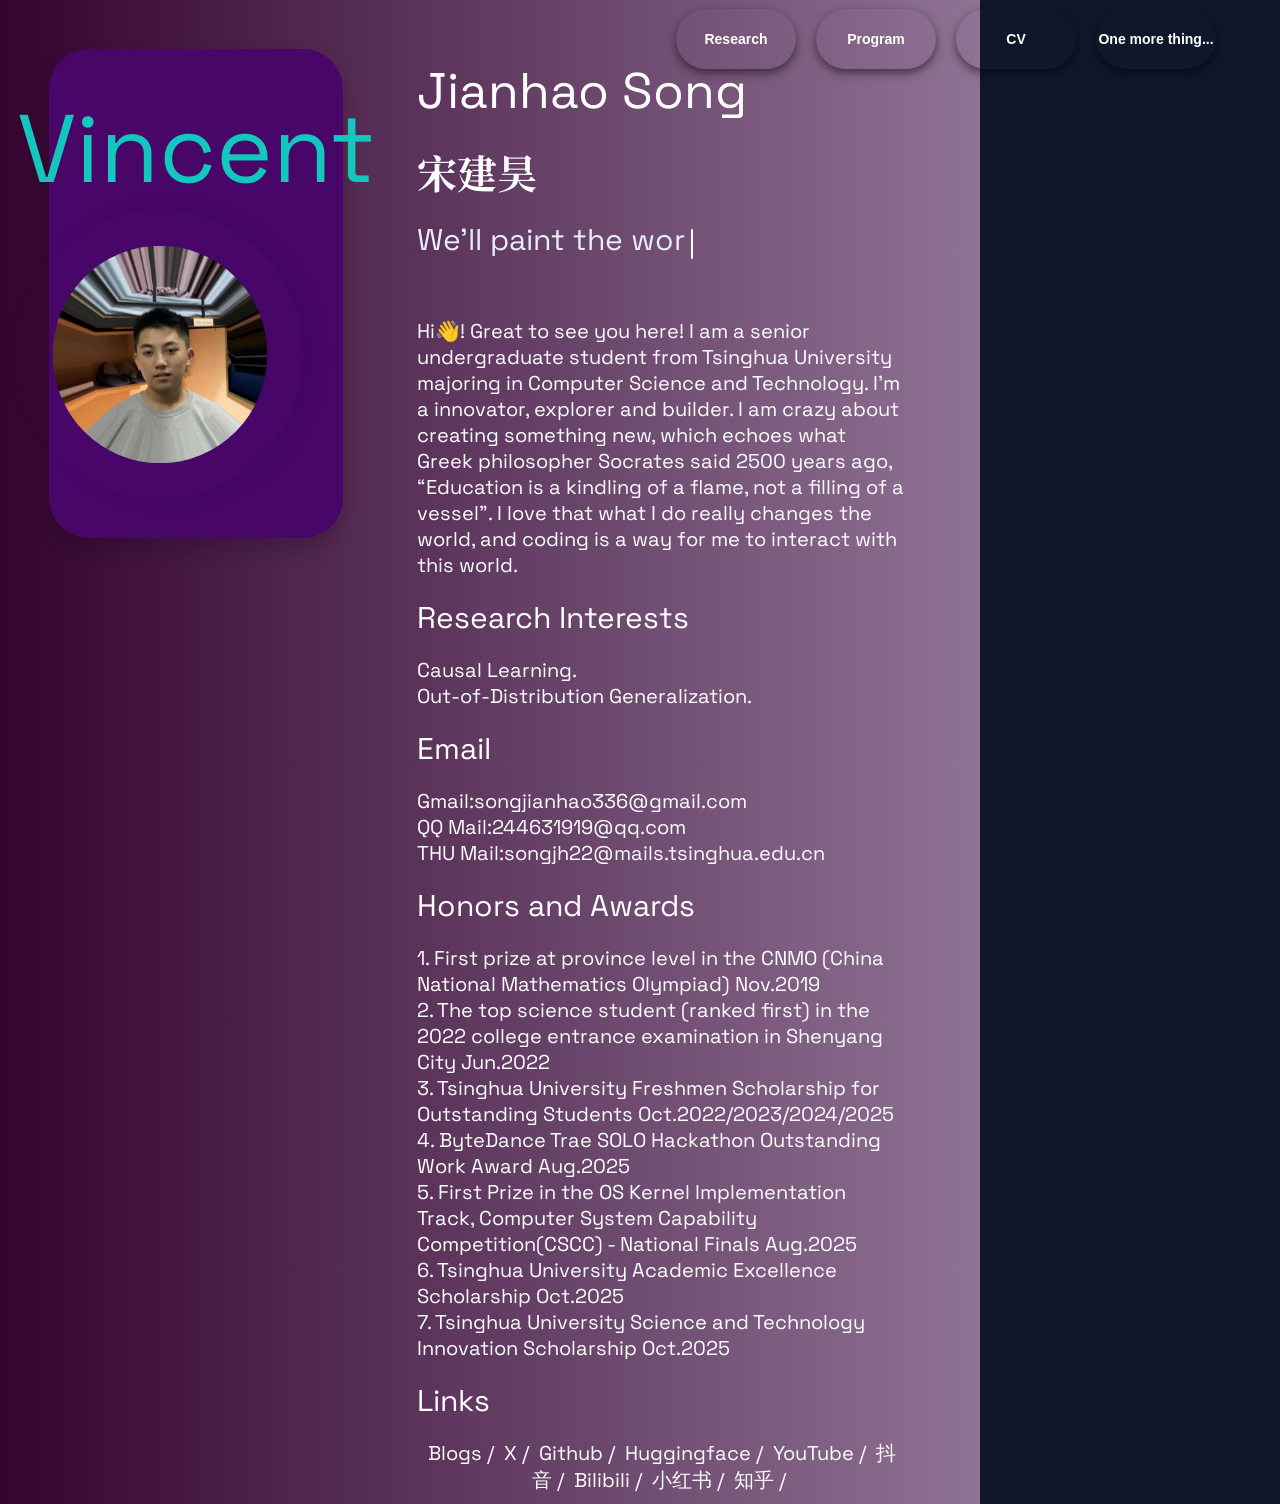
==== index.html @ f26707a2 "add tracker link for iframe" ====
<!DOCTYPE html>
<html lang="en">

<head>
  <meta charset="UTF-8" />
  <meta name="viewport" content="width=device-width, initial-scale=1.0" />
  <title>Vincent Homepage</title>
  <link rel="icon" type="image/png" href="image/favicon.png" />
  <link rel="stylesheet" href="styles.css" />
  <link rel="preconnect" href="https://fonts.googleapis.com" />
  <link rel="preconnect" href="https://fonts.gstatic.com" crossorigin />
  <link href="https://fonts.googleapis.com/css2?family=Space+Grotesk:wght@300;400;500;600;700&display=swap" rel="stylesheet" />
  <link href="https://fonts.googleapis.com/css2?family=Noto+Serif+SC:wght@700&display=swap" rel="stylesheet" />
  <link rel="stylesheet" href="test.css" />
</head>

<body>
  <div class="button-container">
    <a href="./layout/research/research.html">
      <div class="button">
        <span>Research</span>
      </div>
    </a>
    <a href="./layout/program/program.html">
      <div class="button">
        <span>Program</span>
      </div>
    </a>
    <a href="./assets/CV.pdf">
      <div class="button">
        <span>CV</span>
      </div>
    </a>

    <a href="./layout/more/more.html">
      <div class="button">
        <span>One more thing...</span>
      </div>
    </a>
    <!-- <a href="./layout/chinese/index.html">
        <div class="button">
          <span>Chinese</span>
        </div>
      </a> -->
  </div>
  <div class="page" id="page1">
    <div class="square1">
      <square1t1>
        <a href="layout/selfIntro/selfIntro.html">Vincent</a>
        <img src="image/vincent.jpg" alt="my personal picture" />
      </square1t1>
    </div>
    <!-- (Removed draggable card and slot) -->
    <div class="textContainer">
      <div class="bodyBigtext">Jianhao Song</div>
      <div class="bodyChineseBigtext">宋建昊</div>
  <div class="bodyMidtext">
    <div class="typed-container">
      <span id="index-typed" class="typed"></span>
    </div>
  </div>
      <p class="bodytext">
        Hi👋! Great to see you here!
        I am a senior undergraduate student from Tsinghua University majoring in Computer Science and Technology.
        I'm a innovator, explorer and builder. I am crazy about creating something new, which echoes what Greek philosopher Socrates said 2500 years ago,
        “Education is a kindling of a flame, not a filling of a vessel”. I love that what I do really changes the world, and coding is a way for me to interact with this world.
        <br />
      </p>
      <div class="bodyMidtext">Research Interests</div>
        <p class="bodytext">
          Causal Learning.
          <br />
          Out-of-Distribution Generalization.
        </p>
      <div class="bodyMidtext">Email</div>
        <p class="bodytext">
          Gmail:songjianhao336@gmail.com
          <br />
          QQ Mail:244631919@qq.com
          <br />
          THU Mail:songjh22@mails.tsinghua.edu.cn
        </p>
      <div class="bodyMidtext">Honors and Awards</div>
      <p class="bodytext">
        1. First prize at province level in the CNMO (China National Mathematics Olympiad)  Nov.2019
        <br />
        2. The top science student (ranked first) in the 2022 college entrance examination in Shenyang City  Jun.2022
        <br />
        3. Tsinghua University Freshmen Scholarship for Outstanding Students  Oct.2022/2023/2024/2025
        <br />
        4. ByteDance Trae SOLO Hackathon Outstanding Work Award  Aug.2025
        <br />
        5. First Prize in the OS Kernel Implementation Track, Computer System Capability Competition(CSCC) - National Finals  Aug.2025
        <br />
        6. Tsinghua University Academic Excellence Scholarship  Oct.2025
        <br />
        7. Tsinghua University Science and Technology Innovation Scholarship  Oct.2025
      </p>

      <div class="bodyMidtext">Links</div>
      <p class="selfIntroLinks">
        <a href="https://vincent-sjh.github.io/">Blogs</a>&nbsp/&nbsp
        <a href="https://x.com/si57311">X</a>&nbsp/&nbsp
        <a href="https://github.com/vincent-sjh">Github</a>&nbsp/&nbsp
        <a href="https://huggingface.co/Vincentyyy">Huggingface</a>&nbsp/&nbsp
        <a href="https://www.youtube.com/@Vincentyyy_AI_Lab">YouTube</a>&nbsp/&nbsp
        <a href="https://www.douyin.com/user/MS4wLjABAAAAsZm0FWHsuGoWPQdqmWfrBVfKztMxsH9bJJvjDs2BDYE">抖音</a>&nbsp/&nbsp
        <a href="https://space.bilibili.com/3690994966989729">Bilibili</a>&nbsp/&nbsp
        <a href="https://xiaohongshu.com/user/profile/6374d185000000001f014a93">小红书</a>&nbsp/&nbsp
        <a href="https://www.zhihu.com/people/song-jian-hao-72">知乎</a>&nbsp/&nbsp
      </p>
    </div>
  </div>

  <iframe src="https://vincent-sjh.github.io/Tracker_for_Vincent/" width="800" height="600" frameborder="0" scrolling="no"></iframe>




</body>
<script src="script.js"></script>

<script>
  (function(){
    const phrases = [
      "别感冒，别多想。",
      "永远相信美好的事情即将发生。",
      "We'll paint the world with our colors and everyone will know.",
      "SJH ❤ ZYT.",
      "Talk is cheap, show me the code.",
      "Education is a kindling of a flame, not a filling of a vessel.",
      "Gumayusi is the greatest ADC in the world!",
      "Stay hungry, stay foolish.",
      "没有引力的世界，没有脚印的光年。",
      "I once was lost, but now I'm found.",
      "Patience is key in life.",
      "Damian Lillard got a shot!",
      "关键的问题是问题的关键。"
    ];
    const TYPING_SPEED = 150; // ms per char
    const BACKSPACE_SPEED = 40;
    const PAUSE_AFTER_FULL = 2000;
    const el = document.getElementById('index-typed');
    function wait(ms){return new Promise(r=>setTimeout(r,ms));}
    async function typeText(text){
      for(let i=0;i<text.length;i++){ el.textContent += text[i]; await wait(TYPING_SPEED);} }
    async function backspaceText(n){ for(let i=0;i<n;i++){ el.textContent = el.textContent.slice(0,-1); await wait(BACKSPACE_SPEED);} }
    async function loop(){ let i=0; while(true){ const p=phrases[i]; await typeText(p); await wait(PAUSE_AFTER_FULL); await backspaceText(p.length); await wait(400); i=(i+1)%phrases.length; }}
    document.addEventListener('DOMContentLoaded', ()=> setTimeout(loop,300));
  })();
</script>

</html>
---- styles.css ----
/* 设置全局样式 */
body {
  margin: 0;
  padding: 0;
  font-family: "Space Grotesk", Arial, Helvetica, sans-serif;
}

/* 设置头部样式 */
header {
  display: flex;
  justify-content: space-between;
  background-color: #333;
  /* 设置头部背景颜色 */
  padding: 20px;
}

/* 设置左上方块的样式 */
.square1 {
  width: 30%;
  height: 40%;
  background-color: rgb(72, 6, 105);
  /* 设置方块背景颜色 */
  display: flex;
  justify-content: center;
  align-items: center;
  border-radius: 40px;
  /* 圆角 */
  box-shadow: 0 10px 20px rgba(12, 0, 0, 0.2);
  /* 阴影 */
  float: left;
  margin-left: 5%;
  margin-top: 5%;
  transition: transform 0.2s ease-in-out;
}

.square1:hover {
  background-color: #12d6f0;
  /* 设置方块背景颜色 */
  transform: scale(1.05);
}

.square1 square1t1 {
  font-size: 6em;
  color: #222e50;
  text-align: center;
  margin: 10%;
  padding: 10px;
  font-family: "Space Grotesk", sans-serif;
  font: bold;
  top: 100px;
}

.square1 square1t1 a {
  text-decoration: none;
  color: #13c7be;
  /* 设置链接颜色 */
}

.square1 square1t1 img {
  width: 80%;
  /* 设置图片容器的宽度 */
  height: 80%;
  /* 设置图片容器的高度 */
  overflow: hidden;
  /* 隐藏溢出的部分，以显示圆形 */
  border-radius: 50%;
  display: block;
  padding: 10%;
  justify-content: center;
  box-shadow: 10px 0 20px rgba(0, 0, 0, 0.1);
  /* 添加阴影效果 */
  max-width: 100%;
}

.square1 square1t1:hover {
  text-decoration: underline;
}

/* 设置左下方块的样式 */
.square2 {
  width: 40%;
  height: 40%;
  background: linear-gradient(to bottom, #a71418, #8617e0);
  position: absolute;
  top: 105%;
  right: 9%;
  display: flex;
  justify-content: center;
  align-items: center;
  border-radius: 40px;
  /* 圆角 */
  box-shadow: 0 10px 20px rgba(0, 0, 0, 0.2);
  /* 阴影 */
  transition: transform 0.2s ease-in-out;
}

.square2:hover {
  background-color: #93a8ac;
  /* 设置方块背景颜色 */
  transform: scale(1.05);
}

.square2 square2t1 {
  font-size: 5em;
  color: #ffffff;
  text-align: center;
  margin: 10%;
  padding: 5px;
  font-family: "Space Grotesk", sans-serif;
  font: bold;
}

.square2 square2t1 a {
  text-decoration: none;
  color: #ffffff;
  /* 设置链接颜色 */
}

.square2 square2t1:hover {
  text-decoration: underline;
}

/* 设置右上方块的样式 */
.square3 {
  width: 40%;
  height: 30%;
  background: linear-gradient(315deg, #07f4c9, #04c0eb);
  position: absolute;
  top: 153%;
  left: 7%;
  display: flex;
  justify-content: center;
  align-items: center;
  border-radius: 40px;
  /* 圆角 */
  box-shadow: 0 10px 20px rgba(0, 0, 0, 0.2);
  /* 阴影 */
  transition: transform 0.2s ease-in-out;
}

.square3:hover {
  background-color: #f9db6d;
  /* 设置方块背景颜色 */
  transform: scale(1.05);
}

.square3 square3t1 {
  font-size: 4em;
  color: #9f0e68;
  text-align: center;
  margin: 10%;
  padding: 10px;
  font-family: "Space Grotesk", sans-serif;
  font: bold;
}

.square3 square3t1 a {
  text-decoration: none;
  /* 去掉下划线 */
  color: #ffffff;
  /* 设置链接颜色 */
}

.square3 square3t1:hover {
  text-decoration: line-through;
}

/* 设置右下方块的样式 */
.square4 {
  width: 25%;
  height: 30%;
  background: linear-gradient(to left, #df06eb, #06deee);
  /* 设置方块背景颜色 */
  position: absolute;
  top: 115%;
  left: 23%;
  display: flex;
  justify-content: center;
  align-items: center;
  border-radius: 40px;
  /* 圆角 */
  box-shadow: 0 10px 20px rgba(0, 0, 0, 0.2);
  /* 阴影 */
  transition: transform 0.2s ease-in-out;
}

.square4:hover {
  background-color: #7c1323;
  /* 设置方块背景颜色 */
  transform: scale(1.05);
}

.square4 square4t1 {
  font-size: 3em;
  color: #ffffff;
  text-align: center;
  margin: 10%;
  padding: 10px;
  font-family: "Space Grotesk", sans-serif;
  font: bold;
}

.square4 square4t1 a {
  text-decoration: none;
  /* 去掉下划线 */
  color: #ffffff;
  /* 设置链接颜色 */
}

.square5 {
  width: 25%;
  height: 30%;
  background: linear-gradient(to bottom, #df06eb, #06deee);
  /* 设置方块背景颜色 */
  position: absolute;
  top: 150%;
  right: 25%;
  display: flex;
  justify-content: center;
  align-items: center;
  border-radius: 40px;
  /* 圆角 */
  box-shadow: 0 10px 20px rgba(0, 0, 0, 0.2);
  /* 阴影 */
  transition: transform 0.2s ease-in-out;
}

.square5:hover {
  background-color: #0a6d8b;
  /* 设置方块背景颜色 */
  transform: scale(1.05);
}

.square5 square5t1 {
  font-size: 3em;
  color: #ffffff;
  text-align: center;
  margin: 10%;
  padding: 10px;
  font-family: "Space Grotesk", sans-serif;
  font: bold;
}

.square5 square5t1 a {
  text-decoration: none;
  /* 去掉下划线 */
  color: #ffffff;
  /* 设置链接颜色 */
}

/* 设置底栏样式 */
.footer {
  width: 100%;
  height: 9%;
  background: transparent;
  position: absolute;
  bottom: -100%;
  display: flex;
  justify-content: center;
  /* 水平方向上均匀分布 */
  align-items: center;
  /* 竖直方向上居中对齐 */
}

/* 设置底栏文字 */
.footer footert1 {
  font-size: 15px;
  color: #b5b0b0;
  text-align: center;
  padding: 10px;
  font-family: "Space Grotesk", sans-serif;
  font: bold;
}

/* 设置链接文本的颜色 */
.footer footert1 a {
  text-decoration: none;
  /* 去掉下划线 */
  color: #7d918d;
  /* 设置链接颜色 */
}

/* 设置链接文本的悬停颜色 */
.footer footert1 a:hover {
  text-decoration: none;
  /* 鼠标悬停时添加下划线 */
  color: #ffffff;
  /* 设置悬停颜色 */
}

/* === Layout override: force a single scrollbar on the root (body) === */
/* Some layout files set .page { overflow: auto } which creates nested scrollbars.
   We prefer a single scrollbar on the document body. These rules use !important
   to ensure they win over local styles in layout/* CSS files. */
html, body {
  height: auto !important;
  overflow: auto !important;
}
.page {
  height: auto !important;
  min-height: 100vh !important; /* keep full-screen sections */
  overflow: visible !important;  /* don't create inner scrollbars */
}

.page {
  height: 100vh;
  /* 设置每个页面的高度为视口高度的一半 */
  overflow: auto;
  /* 允许内容滚动 */
  background: linear-gradient(to left, #8f7394, #34032f);
}

.selfIntroApply {
  font-size: 20px;
  color: #ffffff;
  text-align: center;
  padding: 10px;
  margin: 0 10%;
  font-family: "Space Grotesk", sans-serif;
  font: bold;
}

.selfIntroLinks {
  font-size: 20px;
  color: #ffffff;
  text-align: center;
  padding: 10px;
  margin: 0 10%;
  font-family: "Space Grotesk", sans-serif;
  font: bold;
}

.selfIntroLinks a {
  color: #ffffff;
  text-decoration: none;
}

.bodyBigtext {
  font-size: 50px;
  color: #ffffff;
  text-align: center;
  padding: 10px;
  margin: 0 10%;
  font-family: "Space Grotesk", sans-serif;
  font: bold;
  display: inline-block;
}

.bodyChineseBigtext {
  font-size: 40px;
  color: #ffffff;
  text-align: center;
  padding: 10px;
  margin: 0 10%;
  font-family: "Noto Serif SC", serif;
  font-weight: bold;
  display: inline-block;
}

.bodyMidtext {
  font-size: 30px;
  color: #ffffff;
  text-align: center;
  padding: 10px;
  margin: 0 10%;
  font-family: "Space Grotesk", sans-serif;
  font: bold;
  display: inline-block;
}

.bodytext {
  font-size: 20px;
  color: #ffffff;
  text-align: center;
  padding: 10px;
  margin: 0 10%;
  font-family: "Space Grotesk", sans-serif;
  text-align: start;
}

.bodytext a {
  color: #91af91;
  display: inline-block;
  text-decoration: none;
}

.bodytext a:hover {
  text-decoration: none;
}

.textContainer {
  display: flex;
  flex-direction: column;
  align-items: flex-start;
  margin-top: 5%;
  z-index: 2;
}

.CoverImage {
  width: auto;
  height: 80%;
  float: left;
  box-shadow: 50px 0 50px rgba(0, 0, 0, 0.1);
  display: flex;
  justify-content: center;
  align-items: center;
  border-radius: 40px;
  /* 圆角 */
  margin-left: 5%;
  margin-top: 5%;
}

.button-container {
  position: absolute;
  /* 设置绝对定位 */
  top: 1%;
  /* 距离顶部的距离 */
  right: 5%;
  /* 距离右侧的距离 */
  gap: 20px;
  display: flex;
  flex-direction: row;
  /* 将按钮水平排列 */
}

.button {
  width: 120px;
  height: 60px;
  background-color: transparent;
  border-radius: 30px;
  display: flex;
  align-items: center;
  justify-content: center;
  box-shadow: 0px 4px 10px rgba(0, 0, 0, 0.5);
  transition: transform 0.2s ease-in-out;
  cursor: pointer;
}

.button:hover {
  transform: scale(1.1);
}

.button span {
  font-size: 14px;
  font-weight: bold;
  color: #ffffff;
}

.button-container a {
  text-decoration: none;
}

.container {
  display: flex;
}

.typed-out {
  overflow: hidden;
  font-family: "Space Grotesk", sans-serif;
  color: #cc3f0c;
  padding: 10px;
  margin: 0 10%;
  border-right: 0.15em solid #ffa500;
  white-space: nowrap;
  animation: typing 1s steps(20, end) forwards, blink 1s infinite alternate;
  font-size: 24px;
  font-style: italic;
  width: 0;
}

@keyframes typing {
  from {
    width: 0;
  }

  to {
    width: 88%;
  }
}

@keyframes blink {
  to {
    opacity: 70%;
  }
}

/* Liquid Glass Block Styles */

/* Vincent Introduction Styling */
.vincent-intro {
  text-align: center;
  color: rgba(255, 255, 255, 0.95);
  font-family: "Space Grotesk", sans-serif;
  z-index: 1;
  position: relative;
}

.vincent-intro h2 {
  font-size: 2.2rem;
  color: #ffffff;
  margin-bottom: 0.8rem;
  letter-spacing: 0.05em;
  font-weight: 700;
}

.vincent-intro p {
  font-size: 0.95rem;
  margin-bottom: 0.6rem;
  color: rgba(255, 255, 255, 0.85);
  line-height: 1.4;
  font-weight: 400;
}

.vincent-intro .skills {
  display: flex;
  justify-content: center;
  gap: 0.6rem;
  margin-top: 1.2rem;
  flex-wrap: wrap;
}

.vincent-intro .skills span {
  background: rgba(138, 43, 226, 0.2);
  border: 1px solid rgba(255, 255, 255, 0.3);
  padding: 0.4rem 0.8rem;
  border-radius: 20px;
  font-size: 0.75rem;
  color: #ffffff;
  font-weight: 600;
  transition: all 0.3s ease;
  backdrop-filter: blur(5px);
}

.vincent-intro .skills span:hover {
  background: rgba(138, 43, 226, 0.35);
  border-color: rgba(255, 255, 255, 0.5);
  transform: translateY(-2px);
}

/* (Removed draggable card and slot styles) */

/* Liquid Animation */
@keyframes water-ripple {
  0% { 
    transform: translateX(0);
    background: rgba(255, 255, 255, 0.08);
  }
  15% { 
    transform: translateX(1px);
    background: rgba(255, 255, 255, 0.09);
  }
  35% { 
    transform: translateX(-0.5px);
    background: rgba(255, 255, 255, 0.085);
  }
  55% { 
    transform: translateX(1.5px);
    background: rgba(255, 255, 255, 0.095);
  }
  75% { 
    transform: translateX(-1px);
    background: rgba(255, 255, 255, 0.08);
  }
  100% { 
    transform: translateX(0);
    background: rgba(255, 255, 255, 0.08);
  }
}



/* 例如，将以下代码添加到你的CSS文件中 */
/* 大标题样式 */
.bigTitle {
  font-size: 50px;
  color: #ffffff;
  text-align: center;
  padding: 30px 10px;
  margin: 40px 10%;
  font-family: "Space Grotesk", sans-serif;
  font-weight: bold;
  display: block;
}

/* 内容表格样式 */
.content-table {
  width: 90%;
  margin: 0 auto;
  border-collapse: collapse;
  margin-bottom: 50px;
}

.section-image-large {
  width: 35%;
  padding: 20px;
  vertical-align: top;
}

.section-content {
  width: 65%;
  padding: 20px;
  vertical-align: top;
}

.section-title {
  font-size: 28px;
  color: #ffffff;
  font-family: "Space Grotesk", sans-serif;
  font-weight: bold;
  margin-bottom: 10px;
}

.section-second-title {
  font-size: 20px;
  color: #91af91;
  font-family: "Space Grotesk", sans-serif;
  font-weight: 600;
  margin-bottom: 15px;
}

.section-details {
  font-size: 16px;
  color: #ffffff;
  font-family: "Space Grotesk", sans-serif;
  line-height: 1.6;
}

.section-date {
  color: #91af91;
  font-weight: bold;
  font-size: 14px;
}

.imageWithCaption img {
  border-radius: 15px;
  box-shadow: 0 8px 20px rgba(0, 0, 0, 0.3);
  transition: transform 0.3s ease;
}

.imageWithCaption img:hover {
  transform: scale(1.02);
}

/* 照片网格样式 */
.photoGrid {
  display: flex;
  flex-direction: column;
  align-items: center;
  gap: 30px;
  margin: 40px 0;
  padding: 0 20px;
}

.photoRow {
  display: flex;
  justify-content: center;
  align-items: center;
  gap: 30px;
  width: 100%;
  max-width: 1200px;
}

.photoContainer {
  display: flex;
  flex-direction: column;
  align-items: center;
  flex: 0 0 auto;
}

.photoContainer .imageWithCaption {
  display: flex;
  flex-direction: column;
  align-items: center;
  text-align: center;
}

.photoContainer .imageWithCaption img {
  width: 350px;
  height: 350px;
  object-fit: cover;
  border-radius: 15px;
  box-shadow: 0 8px 20px rgba(0, 0, 0, 0.3);
  transition: transform 0.3s ease, box-shadow 0.3s ease;
}

.photoContainer .imageWithCaption img:hover {
  transform: scale(1.05);
  box-shadow: 0 12px 30px rgba(0, 0, 0, 0.4);
}

.photoContainer .bodytext {
  margin: 15px 0 0 0;
  padding: 0;
  font-size: 16px;
  color: #ffffff;
  text-align: center;
  font-family: "Space Grotesk", sans-serif;
  font-weight: 600;
}

@media screen and (max-width: 1200px) {

  /* 在小屏幕上的样式调整 */
  .button-container {
    top: 1%;
    /* 调整按钮距离顶部的距离 */
    right: 11%;
    display: flex;
    justify-content: center;
    /* 水平方向上均匀分布 */
    align-items: center;
    /* 竖直方向上居中对齐 */
    position: absolute;
  }

  .button {
    width: 60px;
    height: 40px;
    margin-bottom: 10px;
    /* 调整按钮之间的间距 */
  }

  .button span {
    font-size: 10px;
  }

  .square1 {
    width: 50%;
    height: 30%;
    margin-top: 17%;
    margin-left: 25%;
    float: none;
  }

  .square1 square1t1 a {
    font-size: 30px;
  }

  .square1 square1t1 img {
    width: 40%;
    /* 设置图片容器的宽度 */
    height: 40%;
    /* 设置图片容器的高度 */
    padding: 10%;
    box-shadow: 10px 0 20px rgba(0, 0, 0, 0.1);
    /* 添加阴影效果 */
    border-radius: 50%;
    margin-bottom: 10%;
    margin-left: 20%;
  }

  .square2 square2t1 {
    font-size: 30px;
  }

  .square3 square3t1 {
    font-size: 30px;
  }

  .square4 square4t1 a {
    font-size: 20px;
  }

  .square5 square5t1 {
    font-size: 15px;
  }

  .footer footert1 a img {
    width: 15px;
    height: 15px;
  }

  .footer footert1 {
    font-size: 10px;
  }

  .bodyBigtext {
    font-size: 15px;
    padding: 1px;
    margin: 0 40%;
  }

  .bodyChineseBigtext {
    font-size: 10px;
    padding: 1px;
    margin: 0 46%;
    display: none;
  }

  .bodyMidtext {
    font-size: 8px;
    padding: 1px;
    margin: 0 48%;
    display: none;
  }

  .bodytext {
    font-size: 12px;
    padding: 1px;
    margin: 0 5%;
  }

  .selfIntroApply {
    font-size: 10px;
    padding: 5px;
    margin: 0 20%;
  }

  .selfIntroLinks {
    font-size: 10px;
    padding: 5px;
    margin: 0 18%;
  }

  .typed-out {
    font-size: 11px;
    padding: 1px;
    margin: 0 5%;
  }

  /* 小屏幕照片网格样式 */
  .photoGrid {
    gap: 20px;
    margin: 20px 0;
    padding: 0 10px;
  }

  .photoRow {
    flex-direction: column;
    gap: 20px;
  }

  .photoContainer .imageWithCaption img {
    width: 250px;
    height: 250px;
  }

  .photoContainer .bodytext {
    font-size: 12px;
    margin: 10px 0 0 0;
    padding: 0;
  }

  .bigTitle {
    font-size: 25px;
    padding: 15px 5px;
    margin: 20px 5%;
  }

  .content-table {
    width: 95%;
  }

  .section-title {
    font-size: 20px;
  }

  .section-second-title {
    font-size: 16px;
  }

  .section-details {
    font-size: 14px;
  }

  /* Small screen glass block adjustments */
  .glass-bar {
    width: 320px;
    height: 200px;
    left: 5%;
    top: 25%;
  }
  
  .glass-surface {
    padding: 20px;
  }
  
  .vincent-intro h2 {
    font-size: 1.5rem;
    margin-bottom: 0.5rem;
  }
  
  .vincent-intro p {
    font-size: 0.8rem;
    margin-bottom: 0.4rem;
  }
  
  .vincent-intro .skills {
    gap: 0.4rem;
    margin-top: 0.8rem;
  }
  
  .vincent-intro .skills span {
    font-size: 0.65rem;
    padding: 0.3rem 0.6rem;
  }

}
---- test.css ----
/* Styles for typing demo */
:root{
  --bg: #0f172a;
  --panel: rgba(255,255,255,0.02);
  --text: #e6eef8;
  --accent: #7dd3fc;
}
*{box-sizing:border-box}
html,body{height:100%}
body{
  margin:0;
  display:flex;
  align-items:center;
  justify-content:center;
  background:var(--bg);
  font-family: 'Segoe UI', Roboto, 'Helvetica Neue', Arial, sans-serif;
  color:var(--text);
}
.type-wrap{
  max-width:920px;
  width:90%;
  background:var(--panel);
  padding:28px 36px;
  border-radius:12px;
  box-shadow: 0 12px 40px rgba(2,6,23,0.6);
  text-align:center;
}
.typed-container{
  /* reserve space for up to two lines of text to avoid pushing content below */
  display:block;
  height: calc(2 * 1.3em); /* 2 lines * line-height */
  overflow: hidden;
}
.typed{
  display:inline; /* inline so caret follows text */
  font-size:30px;
  line-height:1.3;
  white-space:pre-wrap;
  min-height:1.2em;
  color:var(--text);
}

/* caret implemented on the typed element using ::after */
.typed::after{
  content: '';
  display: inline-block;
  margin-left: 6px;
  width: 2px; /* narrow caret */
  height: 1em; /* match one line height */
  background: #ffffff; /* white caret */
  border-radius:1px;
  vertical-align: text-bottom; /* align with last line of text */
  /* instant color toggle between white and transparent */
  animation: blink-caret 1.2s steps(1, end) infinite;
}

@keyframes blink-caret{
  0%   { background: #ffffff; }
  50%  { background: transparent; }
  100% { background: #ffffff; }
}

/* small responsive tweak */
@media (max-width:600px){
  .typed{font-size:20px}
  .type-wrap{padding:18px}
}
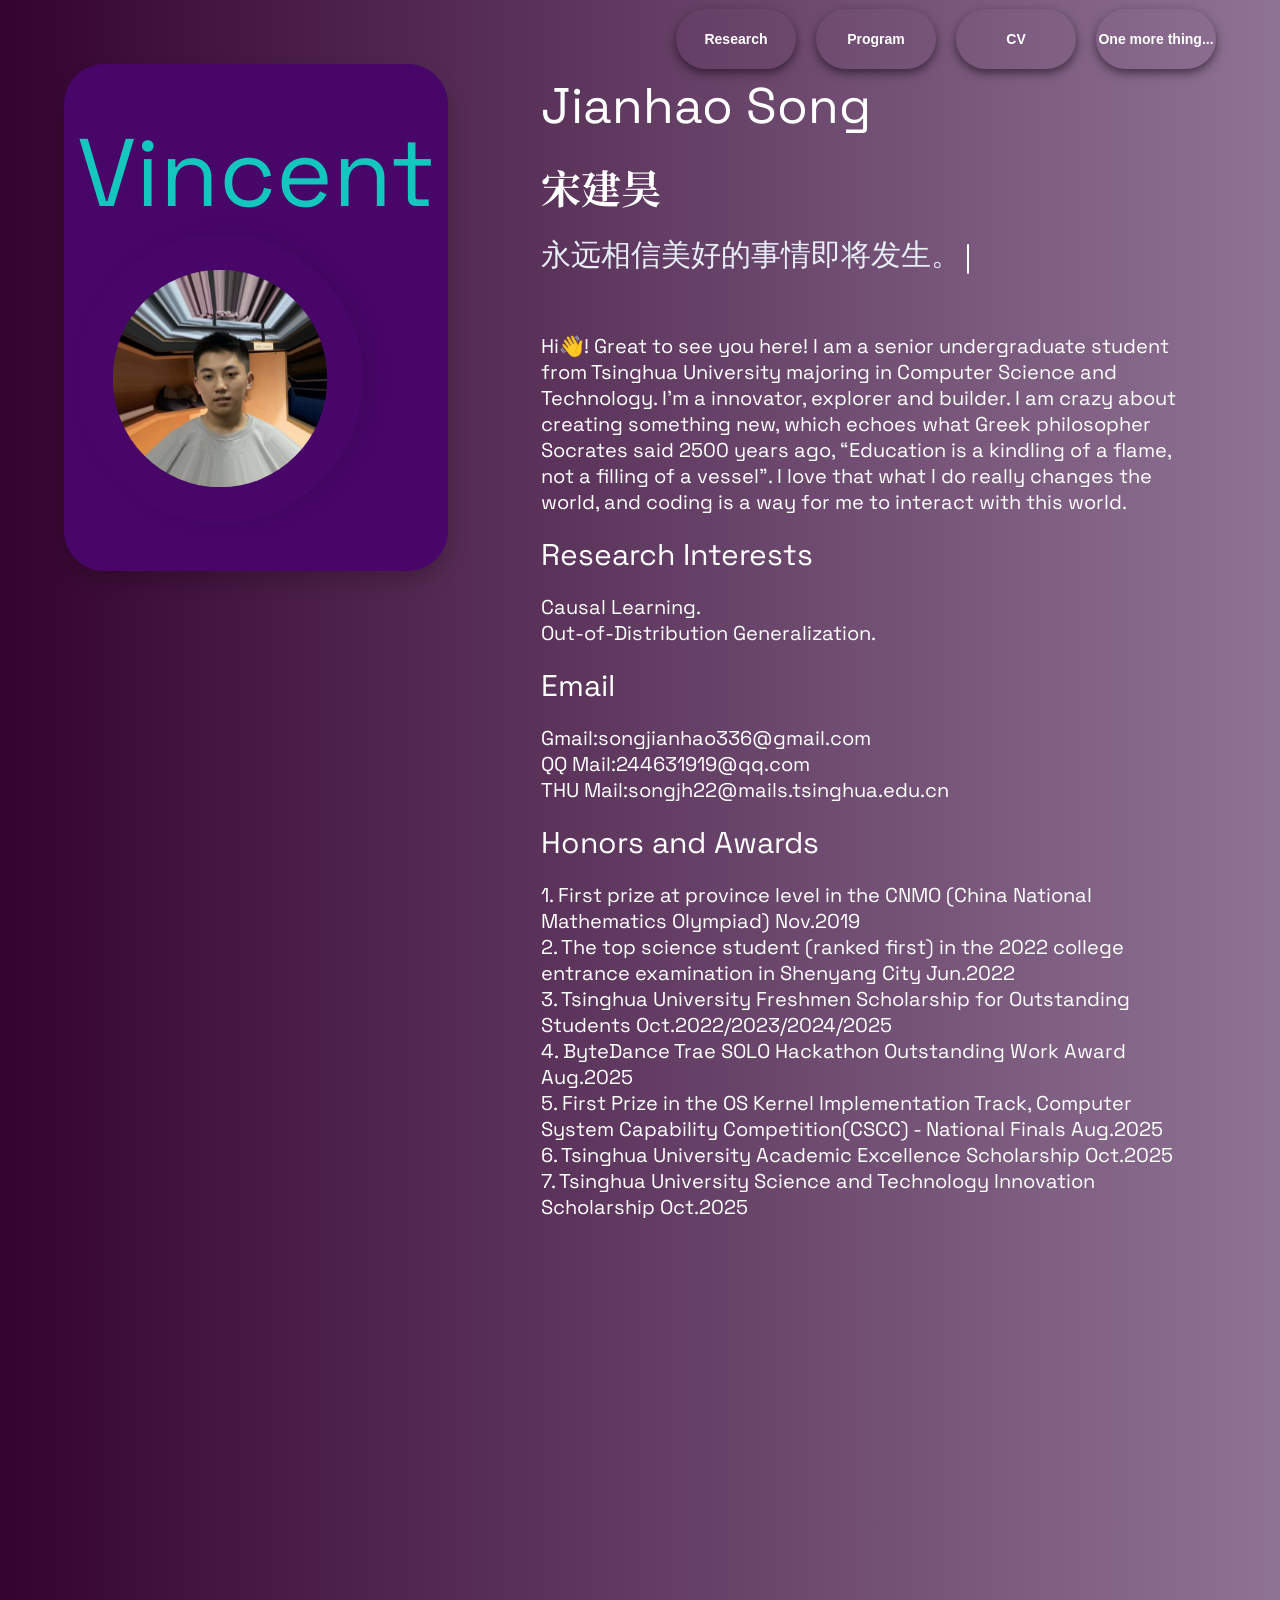
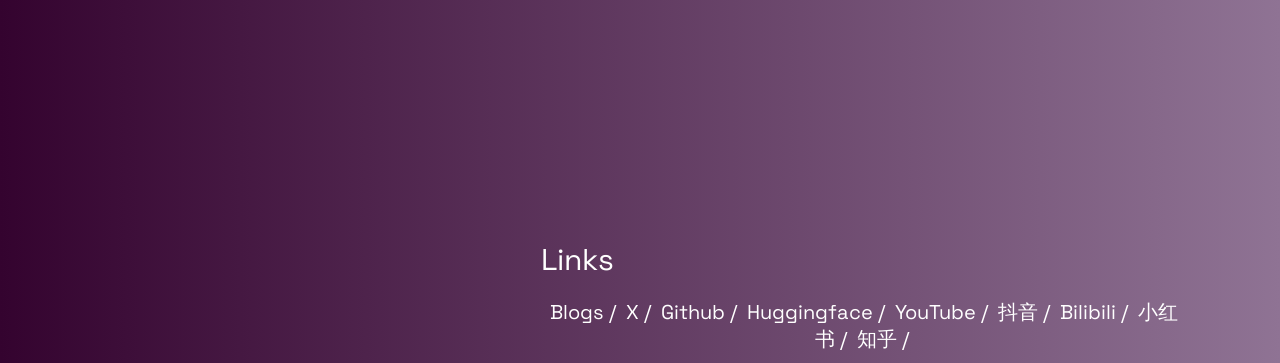
==== commit e6a4975c: "test" ====
--- a/index.html
+++ b/index.html
@@ -97,6 +97,9 @@
         7. Tsinghua University Science and Technology Innovation Scholarship  Oct.2025
       </p>
 
+      <iframe src="https://vincent-sjh.github.io/Tracker_for_Vincent/" width="800" height="600" frameborder="0" scrolling="no"></iframe>
+
+
       <div class="bodyMidtext">Links</div>
       <p class="selfIntroLinks">
         <a href="https://vincent-sjh.github.io/">Blogs</a>&nbsp/&nbsp
@@ -112,8 +115,7 @@
     </div>
   </div>
 
-  <iframe src="https://vincent-sjh.github.io/Tracker_for_Vincent/" width="800" height="600" frameborder="0" scrolling="no"></iframe>
-
+  
 
 
 
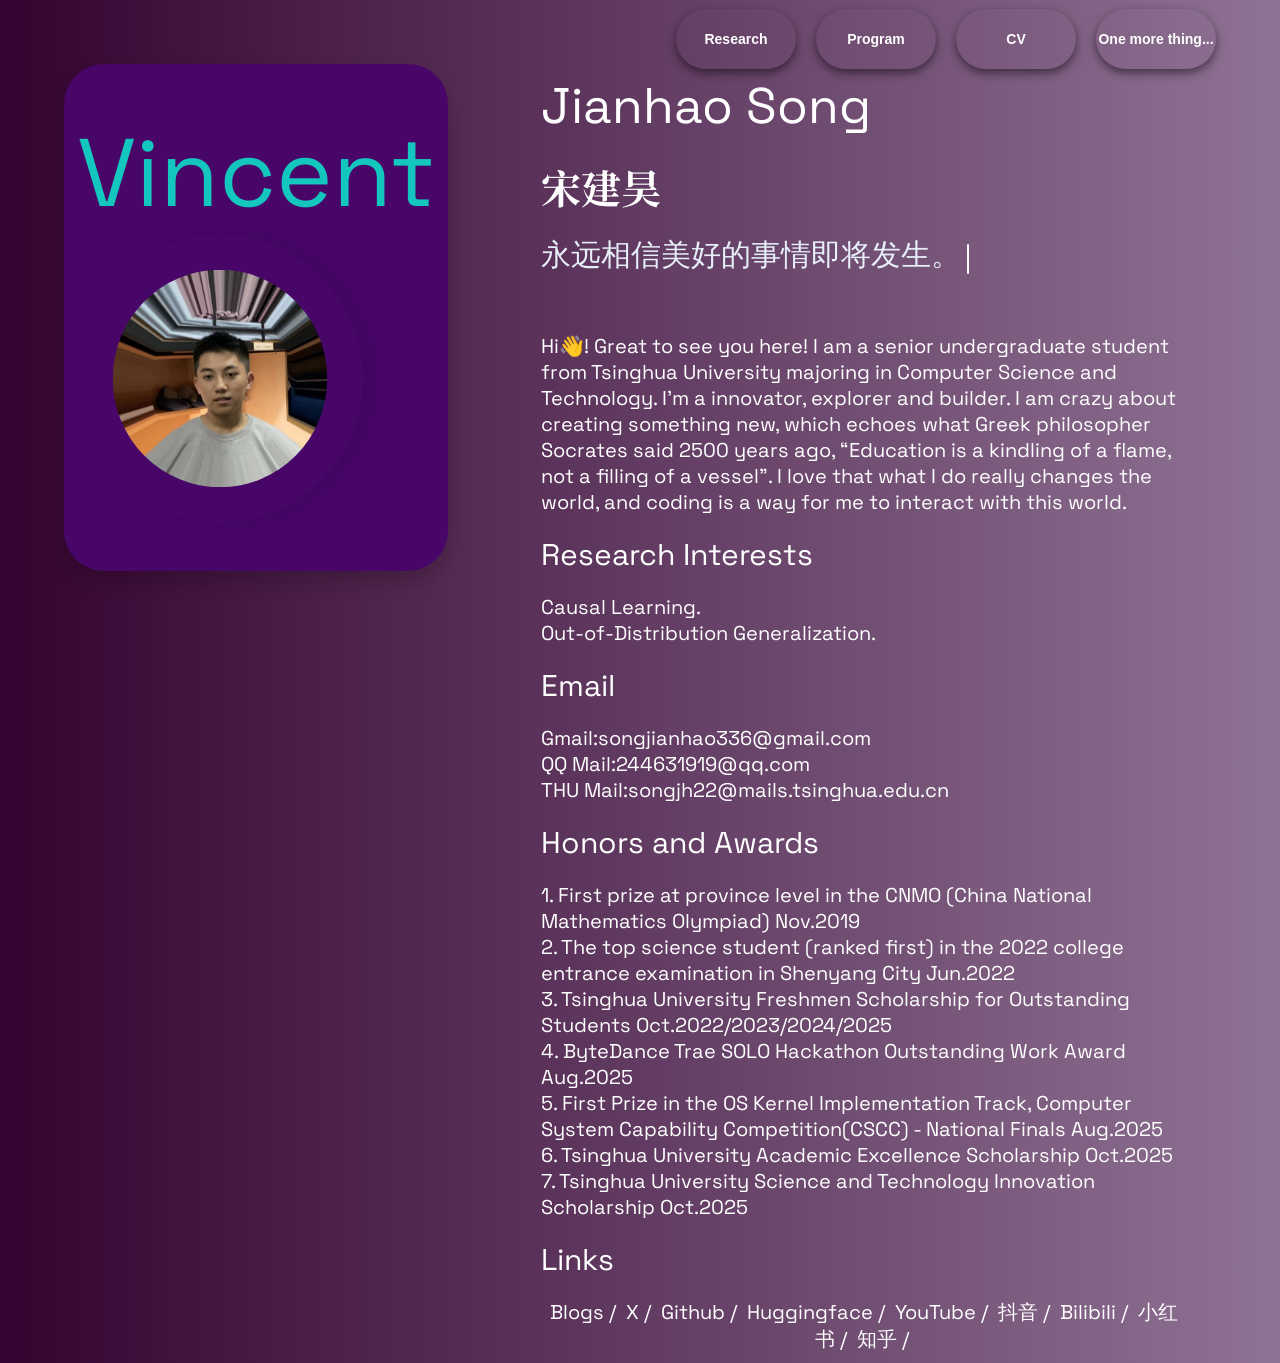
==== commit d8082af4: "test" ====
--- a/index.html
+++ b/index.html
@@ -97,9 +97,6 @@
         7. Tsinghua University Science and Technology Innovation Scholarship  Oct.2025
       </p>
 
-      <iframe src="https://vincent-sjh.github.io/Tracker_for_Vincent/" width="800" height="600" frameborder="0" scrolling="no"></iframe>
-
-
       <div class="bodyMidtext">Links</div>
       <p class="selfIntroLinks">
         <a href="https://vincent-sjh.github.io/">Blogs</a>&nbsp/&nbsp
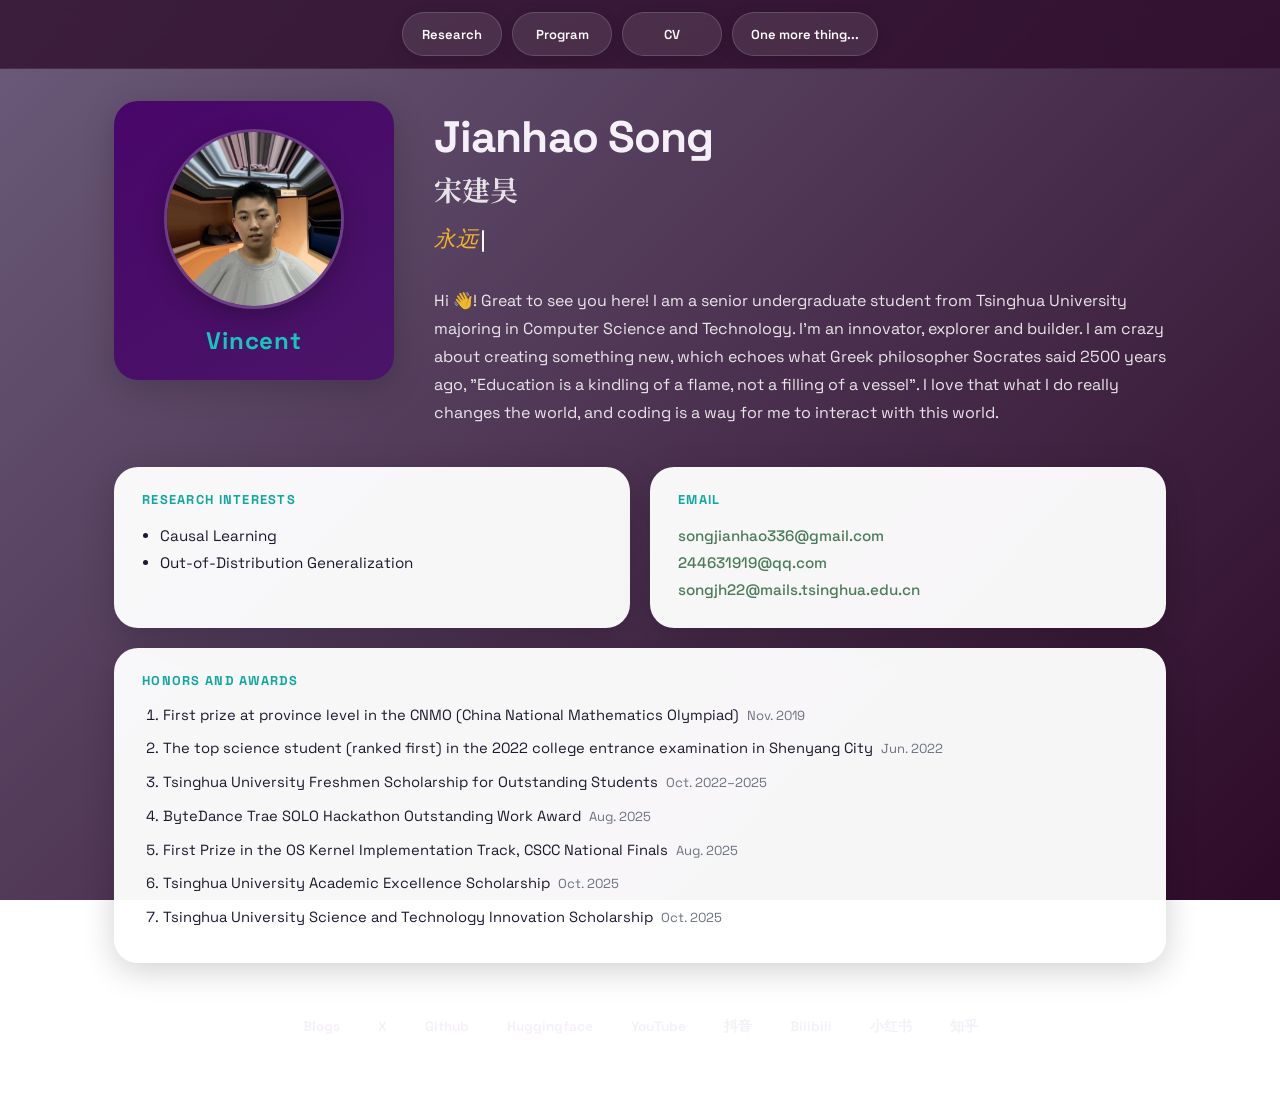
==== commit 7d33043b: "update" ====
--- a/index.html
+++ b/index.html
@@ -6,147 +6,139 @@
   <meta name="viewport" content="width=device-width, initial-scale=1.0" />
   <title>Vincent Homepage</title>
   <link rel="icon" type="image/png" href="image/favicon.png" />
-  <link rel="stylesheet" href="styles.css" />
   <link rel="preconnect" href="https://fonts.googleapis.com" />
   <link rel="preconnect" href="https://fonts.gstatic.com" crossorigin />
   <link href="https://fonts.googleapis.com/css2?family=Space+Grotesk:wght@300;400;500;600;700&display=swap" rel="stylesheet" />
   <link href="https://fonts.googleapis.com/css2?family=Noto+Serif+SC:wght@700&display=swap" rel="stylesheet" />
-  <link rel="stylesheet" href="test.css" />
+  <link rel="stylesheet" href="common.css" />
+  <link rel="stylesheet" href="styles.css" />
 </head>
 
 <body>
-  <div class="button-container">
-    <a href="./layout/research/research.html">
-      <div class="button">
-        <span>Research</span>
+  <nav class="site-nav">
+    <div class="button-container">
+      <a href="./layout/research/research.html">
+        <div class="button"><span>Research</span></div>
+      </a>
+      <a href="./layout/program/program.html">
+        <div class="button"><span>Program</span></div>
+      </a>
+      <a href="./assets/CV.pdf">
+        <div class="button"><span>CV</span></div>
+      </a>
+      <a href="./layout/more/more.html">
+        <div class="button"><span>One more thing...</span></div>
+      </a>
+    </div>
+  </nav>
+
+  <div class="page" id="page1">
+    <section class="hero">
+      <a href="layout/selfIntro/selfIntro.html" class="hero-photo">
+        <img src="image/vincent.jpg" alt="Vincent's photo" />
+        <span class="hero-photo-label">Vincent</span>
+      </a>
+      <div class="hero-content">
+        <h1 class="hero-name">Jianhao Song</h1>
+        <p class="hero-name-cn">宋建昊</p>
+        <div class="typed-container">
+          <span id="index-typed" class="typed"></span>
+        </div>
+        <p class="hero-intro">
+          Hi 👋! Great to see you here! I am a senior undergraduate student from Tsinghua University majoring in Computer Science and Technology.
+          I'm an innovator, explorer and builder. I am crazy about creating something new, which echoes what Greek philosopher Socrates said 2500 years ago,
+          "Education is a kindling of a flame, not a filling of a vessel". I love that what I do really changes the world, and coding is a way for me to interact with this world.
+        </p>
       </div>
-    </a>
-    <a href="./layout/program/program.html">
-      <div class="button">
-        <span>Program</span>
-      </div>
-    </a>
-    <a href="./assets/CV.pdf">
-      <div class="button">
-        <span>CV</span>
-      </div>
-    </a>
+    </section>
 
-    <a href="./layout/more/more.html">
-      <div class="button">
-        <span>One more thing...</span>
-      </div>
-    </a>
-    <!-- <a href="./layout/chinese/index.html">
-        <div class="button">
-          <span>Chinese</span>
-        </div>
-      </a> -->
-  </div>
-  <div class="page" id="page1">
-    <div class="square1">
-      <square1t1>
-        <a href="layout/selfIntro/selfIntro.html">Vincent</a>
-        <img src="image/vincent.jpg" alt="my personal picture" />
-      </square1t1>
+    <div class="info-grid">
+      <section class="info-card">
+        <h2 class="info-card-title">Research Interests</h2>
+        <ul class="info-list">
+          <li>Causal Learning</li>
+          <li>Out-of-Distribution Generalization</li>
+        </ul>
+      </section>
+
+      <section class="info-card">
+        <h2 class="info-card-title">Email</h2>
+        <ul class="info-list info-list--plain">
+          <li><a href="mailto:songjianhao336@gmail.com">songjianhao336@gmail.com</a></li>
+          <li><a href="mailto:244631919@qq.com">244631919@qq.com</a></li>
+          <li><a href="mailto:songjh22@mails.tsinghua.edu.cn">songjh22@mails.tsinghua.edu.cn</a></li>
+        </ul>
+      </section>
+
+      <section class="info-card info-card--wide">
+        <h2 class="info-card-title">Honors and Awards</h2>
+        <ol class="awards-list">
+          <li>First prize at province level in the CNMO (China National Mathematics Olympiad) <span class="award-date">Nov. 2019</span></li>
+          <li>The top science student (ranked first) in the 2022 college entrance examination in Shenyang City <span class="award-date">Jun. 2022</span></li>
+          <li>Tsinghua University Freshmen Scholarship for Outstanding Students <span class="award-date">Oct. 2022–2025</span></li>
+          <li>ByteDance Trae SOLO Hackathon Outstanding Work Award <span class="award-date">Aug. 2025</span></li>
+          <li>First Prize in the OS Kernel Implementation Track, CSCC National Finals <span class="award-date">Aug. 2025</span></li>
+          <li>Tsinghua University Academic Excellence Scholarship <span class="award-date">Oct. 2025</span></li>
+          <li>Tsinghua University Science and Technology Innovation Scholarship <span class="award-date">Oct. 2025</span></li>
+        </ol>
+      </section>
     </div>
-    <!-- (Removed draggable card and slot) -->
-    <div class="textContainer">
-      <div class="bodyBigtext">Jianhao Song</div>
-      <div class="bodyChineseBigtext">宋建昊</div>
-  <div class="bodyMidtext">
-    <div class="typed-container">
-      <span id="index-typed" class="typed"></span>
-    </div>
-  </div>
-      <p class="bodytext">
-        Hi👋! Great to see you here!
-        I am a senior undergraduate student from Tsinghua University majoring in Computer Science and Technology.
-        I'm a innovator, explorer and builder. I am crazy about creating something new, which echoes what Greek philosopher Socrates said 2500 years ago,
-        “Education is a kindling of a flame, not a filling of a vessel”. I love that what I do really changes the world, and coding is a way for me to interact with this world.
-        <br />
-      </p>
-      <div class="bodyMidtext">Research Interests</div>
-        <p class="bodytext">
-          Causal Learning.
-          <br />
-          Out-of-Distribution Generalization.
-        </p>
-      <div class="bodyMidtext">Email</div>
-        <p class="bodytext">
-          Gmail:songjianhao336@gmail.com
-          <br />
-          QQ Mail:244631919@qq.com
-          <br />
-          THU Mail:songjh22@mails.tsinghua.edu.cn
-        </p>
-      <div class="bodyMidtext">Honors and Awards</div>
-      <p class="bodytext">
-        1. First prize at province level in the CNMO (China National Mathematics Olympiad)  Nov.2019
-        <br />
-        2. The top science student (ranked first) in the 2022 college entrance examination in Shenyang City  Jun.2022
-        <br />
-        3. Tsinghua University Freshmen Scholarship for Outstanding Students  Oct.2022/2023/2024/2025
-        <br />
-        4. ByteDance Trae SOLO Hackathon Outstanding Work Award  Aug.2025
-        <br />
-        5. First Prize in the OS Kernel Implementation Track, Computer System Capability Competition(CSCC) - National Finals  Aug.2025
-        <br />
-        6. Tsinghua University Academic Excellence Scholarship  Oct.2025
-        <br />
-        7. Tsinghua University Science and Technology Innovation Scholarship  Oct.2025
-      </p>
 
-      <div class="bodyMidtext">Links</div>
-      <p class="selfIntroLinks">
-        <a href="https://vincent-sjh.github.io/">Blogs</a>&nbsp/&nbsp
-        <a href="https://x.com/si57311">X</a>&nbsp/&nbsp
-        <a href="https://github.com/vincent-sjh">Github</a>&nbsp/&nbsp
-        <a href="https://huggingface.co/Vincentyyy">Huggingface</a>&nbsp/&nbsp
-        <a href="https://www.youtube.com/@Vincentyyy_AI_Lab">YouTube</a>&nbsp/&nbsp
-        <a href="https://www.douyin.com/user/MS4wLjABAAAAsZm0FWHsuGoWPQdqmWfrBVfKztMxsH9bJJvjDs2BDYE">抖音</a>&nbsp/&nbsp
-        <a href="https://space.bilibili.com/3690994966989729">Bilibili</a>&nbsp/&nbsp
-        <a href="https://xiaohongshu.com/user/profile/6374d185000000001f014a93">小红书</a>&nbsp/&nbsp
-        <a href="https://www.zhihu.com/people/song-jian-hao-72">知乎</a>&nbsp/&nbsp
-      </p>
-    </div>
+    <nav class="social-links" aria-label="Social links">
+      <a href="https://vincent-sjh.github.io/">Blogs</a>
+      <a href="https://x.com/si57311">X</a>
+      <a href="https://github.com/vincent-sjh">Github</a>
+      <a href="https://huggingface.co/Vincentyyy">Huggingface</a>
+      <a href="https://www.youtube.com/@Vincentyyy_AI_Lab">YouTube</a>
+      <a href="https://www.douyin.com/user/MS4wLjABAAAAsZm0FWHsuGoWPQdqmWfrBVfKztMxsH9bJJvjDs2BDYE">抖音</a>
+      <a href="https://space.bilibili.com/3690994966989729">Bilibili</a>
+      <a href="https://xiaohongshu.com/user/profile/6374d185000000001f014a93">小红书</a>
+      <a href="https://www.zhihu.com/people/song-jian-hao-72">知乎</a>
+    </nav>
   </div>
 
-  
+  <script>
+    (function () {
+      const phrases = [
+        "别感冒，别多想。",
+        "永远相信美好的事情即将发生。",
+        "We'll paint the world with our colors and everyone will know.",
+        "SJH ❤ ZYT.",
+        "Talk is cheap, show me the code.",
+        "Education is a kindling of a flame, not a filling of a vessel.",
+        "Gumayusi is the greatest ADC in the world!",
+        "Stay hungry, stay foolish.",
+        "没有引力的世界，没有脚印的光年。",
+        "I once was lost, but now I'm found.",
+        "Patience is key in life.",
+        "Damian Lillard got a shot!",
+        "关键的问题是问题的关键。"
+      ];
+      const TYPING_SPEED = 150;
+      const BACKSPACE_SPEED = 40;
+      const PAUSE_AFTER_FULL = 2000;
+      const el = document.getElementById('index-typed');
+      function wait(ms) { return new Promise(r => setTimeout(r, ms)); }
+      async function typeText(text) {
+        for (let i = 0; i < text.length; i++) { el.textContent += text[i]; await wait(TYPING_SPEED); }
+      }
+      async function backspaceText(n) {
+        for (let i = 0; i < n; i++) { el.textContent = el.textContent.slice(0, -1); await wait(BACKSPACE_SPEED); }
+      }
+      async function loop() {
+        let i = 0;
+        while (true) {
+          const p = phrases[i];
+          await typeText(p);
+          await wait(PAUSE_AFTER_FULL);
+          await backspaceText(p.length);
+          await wait(400);
+          i = (i + 1) % phrases.length;
+        }
+      }
+      document.addEventListener('DOMContentLoaded', () => setTimeout(loop, 300));
+    })();
+  </script>
+</body>
 
-
-
-</body>
-<script src="script.js"></script>
-
-<script>
-  (function(){
-    const phrases = [
-      "别感冒，别多想。",
-      "永远相信美好的事情即将发生。",
-      "We'll paint the world with our colors and everyone will know.",
-      "SJH ❤ ZYT.",
-      "Talk is cheap, show me the code.",
-      "Education is a kindling of a flame, not a filling of a vessel.",
-      "Gumayusi is the greatest ADC in the world!",
-      "Stay hungry, stay foolish.",
-      "没有引力的世界，没有脚印的光年。",
-      "I once was lost, but now I'm found.",
-      "Patience is key in life.",
-      "Damian Lillard got a shot!",
-      "关键的问题是问题的关键。"
-    ];
-    const TYPING_SPEED = 150; // ms per char
-    const BACKSPACE_SPEED = 40;
-    const PAUSE_AFTER_FULL = 2000;
-    const el = document.getElementById('index-typed');
-    function wait(ms){return new Promise(r=>setTimeout(r,ms));}
-    async function typeText(text){
-      for(let i=0;i<text.length;i++){ el.textContent += text[i]; await wait(TYPING_SPEED);} }
-    async function backspaceText(n){ for(let i=0;i<n;i++){ el.textContent = el.textContent.slice(0,-1); await wait(BACKSPACE_SPEED);} }
-    async function loop(){ let i=0; while(true){ const p=phrases[i]; await typeText(p); await wait(PAUSE_AFTER_FULL); await backspaceText(p.length); await wait(400); i=(i+1)%phrases.length; }}
-    document.addEventListener('DOMContentLoaded', ()=> setTimeout(loop,300));
-  })();
-</script>
-
-</html>+</html>
--- a/common.css
+++ b/common.css
@@ -0,0 +1,293 @@
+/* Shared design tokens & components */
+:root {
+  --bg-start: #6b5b7a;
+  --bg-end: #2d0a28;
+  --surface: rgba(255, 255, 255, 0.96);
+  --surface-muted: rgba(255, 255, 255, 0.08);
+  --text-primary: #1a1a2e;
+  --text-on-dark: #f5f0f7;
+  --text-muted: #6b7280;
+  --accent: #13c7be;
+  --accent-hover: #0ea89f;
+  --link: #4a7c59;
+  --radius-lg: 24px;
+  --radius-md: 14px;
+  --shadow: 0 8px 32px rgba(0, 0, 0, 0.18);
+  --shadow-sm: 0 4px 16px rgba(0, 0, 0, 0.12);
+  --max-width: 1100px;
+  --nav-height: 72px;
+}
+
+*,
+*::before,
+*::after {
+  box-sizing: border-box;
+}
+
+html {
+  scroll-behavior: smooth;
+}
+
+body {
+  margin: 0;
+  font-family: "Space Grotesk", Arial, Helvetica, sans-serif;
+  background: linear-gradient(135deg, var(--bg-start) 0%, var(--bg-end) 100%);
+  background-attachment: fixed;
+  color: var(--text-on-dark);
+  min-height: 100vh;
+}
+
+/* Sticky navigation */
+.site-nav {
+  position: sticky;
+  top: 0;
+  z-index: 100;
+  display: flex;
+  justify-content: center;
+  padding: 12px 20px;
+  background: rgba(45, 10, 40, 0.75);
+  backdrop-filter: blur(12px);
+  -webkit-backdrop-filter: blur(12px);
+  border-bottom: 1px solid rgba(255, 255, 255, 0.08);
+}
+
+.site-nav .button-container {
+  position: static;
+  display: flex;
+  flex-wrap: wrap;
+  justify-content: center;
+  gap: 10px;
+  max-width: var(--max-width);
+}
+
+.button {
+  min-width: 100px;
+  height: 44px;
+  padding: 0 18px;
+  background: rgba(255, 255, 255, 0.1);
+  border: 1px solid rgba(255, 255, 255, 0.15);
+  border-radius: 22px;
+  display: flex;
+  align-items: center;
+  justify-content: center;
+  box-shadow: var(--shadow-sm);
+  transition: transform 0.2s ease, background 0.2s ease, border-color 0.2s ease;
+  cursor: pointer;
+}
+
+.button:hover {
+  transform: translateY(-2px);
+  background: rgba(255, 255, 255, 0.18);
+  border-color: rgba(255, 255, 255, 0.3);
+}
+
+.button span {
+  font-size: 13px;
+  font-weight: 600;
+  color: #ffffff;
+  white-space: nowrap;
+}
+
+.button-container a {
+  text-decoration: none;
+}
+
+/* Page shell */
+.page {
+  max-width: var(--max-width);
+  margin: 0 auto;
+  padding: 32px 24px 64px;
+  min-height: calc(100vh - var(--nav-height));
+}
+
+.page-title {
+  font-size: clamp(2rem, 5vw, 2.75rem);
+  font-weight: 700;
+  text-align: center;
+  color: var(--text-on-dark);
+  margin: 8px 0 36px;
+  letter-spacing: -0.02em;
+}
+
+/* Content cards */
+.content-card {
+  background: var(--surface);
+  border-radius: var(--radius-lg);
+  box-shadow: var(--shadow);
+  padding: 28px 32px;
+  margin-bottom: 24px;
+  color: var(--text-primary);
+}
+
+.section-label {
+  font-size: 0.75rem;
+  font-weight: 700;
+  text-transform: uppercase;
+  letter-spacing: 0.12em;
+  color: var(--accent);
+  margin-bottom: 20px;
+}
+
+/* Experience / research entries */
+.entry-list {
+  display: flex;
+  flex-direction: column;
+  gap: 0;
+}
+
+.entry-item {
+  display: grid;
+  grid-template-columns: 88px 1fr;
+  gap: 24px;
+  padding: 24px 0;
+  border-bottom: 1px solid rgba(0, 0, 0, 0.06);
+  align-items: start;
+}
+
+.entry-item:last-child {
+  border-bottom: none;
+  padding-bottom: 0;
+}
+
+.entry-item:first-child {
+  padding-top: 0;
+}
+
+.entry-logo {
+  width: 72px;
+  height: 72px;
+  object-fit: contain;
+  border-radius: var(--radius-md);
+  background: #f8f8fa;
+  padding: 8px;
+  box-shadow: var(--shadow-sm);
+}
+
+.entry-title {
+  font-size: 1.15rem;
+  font-weight: 700;
+  color: var(--text-primary);
+  margin-bottom: 4px;
+}
+
+.entry-title a {
+  color: var(--text-primary);
+  text-decoration: none;
+  transition: color 0.2s;
+}
+
+.entry-title a:hover {
+  color: var(--accent-hover);
+}
+
+.entry-subtitle {
+  font-size: 0.95rem;
+  font-weight: 600;
+  color: var(--link);
+  margin-bottom: 10px;
+}
+
+.entry-subtitle a {
+  color: var(--link);
+  text-decoration: none;
+}
+
+.entry-subtitle a:hover {
+  text-decoration: underline;
+}
+
+.entry-meta {
+  font-size: 0.85rem;
+  color: var(--text-muted);
+  line-height: 1.7;
+}
+
+.entry-date {
+  display: inline-block;
+  font-weight: 600;
+  color: var(--accent-hover);
+  font-style: normal;
+  margin-bottom: 4px;
+}
+
+.entry-meta a {
+  color: var(--link);
+  text-decoration: none;
+  font-weight: 600;
+}
+
+.entry-meta a:hover {
+  text-decoration: underline;
+}
+
+/* Social links */
+.social-links {
+  display: flex;
+  flex-wrap: wrap;
+  justify-content: center;
+  gap: 8px;
+  padding: 16px 0 8px;
+  margin: 0;
+  list-style: none;
+}
+
+.social-links a {
+  display: inline-block;
+  padding: 6px 14px;
+  font-size: 0.85rem;
+  font-weight: 600;
+  color: var(--text-on-dark);
+  text-decoration: none;
+  background: rgba(255, 255, 255, 0.1);
+  border: 1px solid rgba(255, 255, 255, 0.15);
+  border-radius: 20px;
+  transition: background 0.2s, transform 0.2s;
+}
+
+.social-links a:hover {
+  background: rgba(255, 255, 255, 0.2);
+  transform: translateY(-1px);
+}
+
+.social-links--on-card a {
+  color: var(--text-primary);
+  background: rgba(19, 199, 190, 0.1);
+  border-color: rgba(19, 199, 190, 0.25);
+}
+
+.social-links--on-card a:hover {
+  background: rgba(19, 199, 190, 0.2);
+}
+
+/* Responsive */
+@media screen and (max-width: 768px) {
+  .page {
+    padding: 20px 16px 48px;
+  }
+
+  .entry-item {
+    grid-template-columns: 60px 1fr;
+    gap: 16px;
+    padding: 20px 0;
+  }
+
+  .entry-logo {
+    width: 56px;
+    height: 56px;
+    padding: 6px;
+  }
+
+  .content-card {
+    padding: 20px 18px;
+  }
+
+  .button {
+    min-width: auto;
+    height: 38px;
+    padding: 0 12px;
+  }
+
+  .button span {
+    font-size: 11px;
+  }
+}
--- a/styles.css
+++ b/styles.css
@@ -1,898 +1,200 @@
-/* 设置全局样式 */
-body {
-  margin: 0;
-  padding: 0;
-  font-family: "Space Grotesk", Arial, Helvetica, sans-serif;
-}
-
-/* 设置头部样式 */
-header {
-  display: flex;
-  justify-content: space-between;
-  background-color: #333;
-  /* 设置头部背景颜色 */
-  padding: 20px;
-}
-
-/* 设置左上方块的样式 */
-.square1 {
-  width: 30%;
-  height: 40%;
-  background-color: rgb(72, 6, 105);
-  /* 设置方块背景颜色 */
-  display: flex;
-  justify-content: center;
-  align-items: center;
-  border-radius: 40px;
-  /* 圆角 */
-  box-shadow: 0 10px 20px rgba(12, 0, 0, 0.2);
-  /* 阴影 */
-  float: left;
-  margin-left: 5%;
-  margin-top: 5%;
-  transition: transform 0.2s ease-in-out;
-}
-
-.square1:hover {
-  background-color: #12d6f0;
-  /* 设置方块背景颜色 */
-  transform: scale(1.05);
-}
-
-.square1 square1t1 {
-  font-size: 6em;
-  color: #222e50;
-  text-align: center;
-  margin: 10%;
-  padding: 10px;
-  font-family: "Space Grotesk", sans-serif;
-  font: bold;
-  top: 100px;
-}
-
-.square1 square1t1 a {
-  text-decoration: none;
-  color: #13c7be;
-  /* 设置链接颜色 */
-}
-
-.square1 square1t1 img {
-  width: 80%;
-  /* 设置图片容器的宽度 */
-  height: 80%;
-  /* 设置图片容器的高度 */
-  overflow: hidden;
-  /* 隐藏溢出的部分，以显示圆形 */
-  border-radius: 50%;
-  display: block;
-  padding: 10%;
-  justify-content: center;
-  box-shadow: 10px 0 20px rgba(0, 0, 0, 0.1);
-  /* 添加阴影效果 */
-  max-width: 100%;
-}
-
-.square1 square1t1:hover {
-  text-decoration: underline;
-}
-
-/* 设置左下方块的样式 */
-.square2 {
-  width: 40%;
-  height: 40%;
-  background: linear-gradient(to bottom, #a71418, #8617e0);
-  position: absolute;
-  top: 105%;
-  right: 9%;
-  display: flex;
-  justify-content: center;
-  align-items: center;
-  border-radius: 40px;
-  /* 圆角 */
-  box-shadow: 0 10px 20px rgba(0, 0, 0, 0.2);
-  /* 阴影 */
-  transition: transform 0.2s ease-in-out;
-}
-
-.square2:hover {
-  background-color: #93a8ac;
-  /* 设置方块背景颜色 */
-  transform: scale(1.05);
-}
-
-.square2 square2t1 {
-  font-size: 5em;
-  color: #ffffff;
-  text-align: center;
-  margin: 10%;
-  padding: 5px;
-  font-family: "Space Grotesk", sans-serif;
-  font: bold;
-}
-
-.square2 square2t1 a {
-  text-decoration: none;
-  color: #ffffff;
-  /* 设置链接颜色 */
-}
-
-.square2 square2t1:hover {
-  text-decoration: underline;
-}
-
-/* 设置右上方块的样式 */
-.square3 {
-  width: 40%;
-  height: 30%;
-  background: linear-gradient(315deg, #07f4c9, #04c0eb);
-  position: absolute;
-  top: 153%;
-  left: 7%;
-  display: flex;
-  justify-content: center;
-  align-items: center;
-  border-radius: 40px;
-  /* 圆角 */
-  box-shadow: 0 10px 20px rgba(0, 0, 0, 0.2);
-  /* 阴影 */
-  transition: transform 0.2s ease-in-out;
-}
-
-.square3:hover {
-  background-color: #f9db6d;
-  /* 设置方块背景颜色 */
-  transform: scale(1.05);
-}
-
-.square3 square3t1 {
-  font-size: 4em;
-  color: #9f0e68;
-  text-align: center;
-  margin: 10%;
-  padding: 10px;
-  font-family: "Space Grotesk", sans-serif;
-  font: bold;
-}
-
-.square3 square3t1 a {
-  text-decoration: none;
-  /* 去掉下划线 */
-  color: #ffffff;
-  /* 设置链接颜色 */
-}
-
-.square3 square3t1:hover {
-  text-decoration: line-through;
-}
-
-/* 设置右下方块的样式 */
-.square4 {
-  width: 25%;
-  height: 30%;
-  background: linear-gradient(to left, #df06eb, #06deee);
-  /* 设置方块背景颜色 */
-  position: absolute;
-  top: 115%;
-  left: 23%;
-  display: flex;
-  justify-content: center;
-  align-items: center;
-  border-radius: 40px;
-  /* 圆角 */
-  box-shadow: 0 10px 20px rgba(0, 0, 0, 0.2);
-  /* 阴影 */
-  transition: transform 0.2s ease-in-out;
-}
-
-.square4:hover {
-  background-color: #7c1323;
-  /* 设置方块背景颜色 */
-  transform: scale(1.05);
-}
-
-.square4 square4t1 {
-  font-size: 3em;
-  color: #ffffff;
-  text-align: center;
-  margin: 10%;
-  padding: 10px;
-  font-family: "Space Grotesk", sans-serif;
-  font: bold;
-}
-
-.square4 square4t1 a {
-  text-decoration: none;
-  /* 去掉下划线 */
-  color: #ffffff;
-  /* 设置链接颜色 */
-}
-
-.square5 {
-  width: 25%;
-  height: 30%;
-  background: linear-gradient(to bottom, #df06eb, #06deee);
-  /* 设置方块背景颜色 */
-  position: absolute;
-  top: 150%;
-  right: 25%;
-  display: flex;
-  justify-content: center;
-  align-items: center;
-  border-radius: 40px;
-  /* 圆角 */
-  box-shadow: 0 10px 20px rgba(0, 0, 0, 0.2);
-  /* 阴影 */
-  transition: transform 0.2s ease-in-out;
-}
-
-.square5:hover {
-  background-color: #0a6d8b;
-  /* 设置方块背景颜色 */
-  transform: scale(1.05);
-}
-
-.square5 square5t1 {
-  font-size: 3em;
-  color: #ffffff;
-  text-align: center;
-  margin: 10%;
-  padding: 10px;
-  font-family: "Space Grotesk", sans-serif;
-  font: bold;
-}
-
-.square5 square5t1 a {
-  text-decoration: none;
-  /* 去掉下划线 */
-  color: #ffffff;
-  /* 设置链接颜色 */
-}
-
-/* 设置底栏样式 */
-.footer {
-  width: 100%;
-  height: 9%;
-  background: transparent;
-  position: absolute;
-  bottom: -100%;
-  display: flex;
-  justify-content: center;
-  /* 水平方向上均匀分布 */
-  align-items: center;
-  /* 竖直方向上居中对齐 */
-}
-
-/* 设置底栏文字 */
-.footer footert1 {
-  font-size: 15px;
-  color: #b5b0b0;
-  text-align: center;
-  padding: 10px;
-  font-family: "Space Grotesk", sans-serif;
-  font: bold;
-}
-
-/* 设置链接文本的颜色 */
-.footer footert1 a {
-  text-decoration: none;
-  /* 去掉下划线 */
-  color: #7d918d;
-  /* 设置链接颜色 */
-}
-
-/* 设置链接文本的悬停颜色 */
-.footer footert1 a:hover {
-  text-decoration: none;
-  /* 鼠标悬停时添加下划线 */
-  color: #ffffff;
-  /* 设置悬停颜色 */
-}
-
-/* === Layout override: force a single scrollbar on the root (body) === */
-/* Some layout files set .page { overflow: auto } which creates nested scrollbars.
-   We prefer a single scrollbar on the document body. These rules use !important
-   to ensure they win over local styles in layout/* CSS files. */
-html, body {
-  height: auto !important;
-  overflow: auto !important;
-}
-.page {
-  height: auto !important;
-  min-height: 100vh !important; /* keep full-screen sections */
-  overflow: visible !important;  /* don't create inner scrollbars */
-}
-
-.page {
-  height: 100vh;
-  /* 设置每个页面的高度为视口高度的一半 */
-  overflow: auto;
-  /* 允许内容滚动 */
-  background: linear-gradient(to left, #8f7394, #34032f);
-}
-
-.selfIntroApply {
-  font-size: 20px;
-  color: #ffffff;
-  text-align: center;
-  padding: 10px;
-  margin: 0 10%;
-  font-family: "Space Grotesk", sans-serif;
-  font: bold;
-}
-
-.selfIntroLinks {
-  font-size: 20px;
-  color: #ffffff;
-  text-align: center;
-  padding: 10px;
-  margin: 0 10%;
-  font-family: "Space Grotesk", sans-serif;
-  font: bold;
-}
-
-.selfIntroLinks a {
-  color: #ffffff;
-  text-decoration: none;
-}
-
-.bodyBigtext {
-  font-size: 50px;
-  color: #ffffff;
-  text-align: center;
-  padding: 10px;
-  margin: 0 10%;
-  font-family: "Space Grotesk", sans-serif;
-  font: bold;
-  display: inline-block;
-}
-
-.bodyChineseBigtext {
-  font-size: 40px;
-  color: #ffffff;
-  text-align: center;
-  padding: 10px;
-  margin: 0 10%;
-  font-family: "Noto Serif SC", serif;
-  font-weight: bold;
-  display: inline-block;
-}
-
-.bodyMidtext {
-  font-size: 30px;
-  color: #ffffff;
-  text-align: center;
-  padding: 10px;
-  margin: 0 10%;
-  font-family: "Space Grotesk", sans-serif;
-  font: bold;
-  display: inline-block;
-}
-
-.bodytext {
-  font-size: 20px;
-  color: #ffffff;
-  text-align: center;
-  padding: 10px;
-  margin: 0 10%;
-  font-family: "Space Grotesk", sans-serif;
-  text-align: start;
-}
-
-.bodytext a {
-  color: #91af91;
-  display: inline-block;
-  text-decoration: none;
-}
-
-.bodytext a:hover {
-  text-decoration: none;
-}
-
-.textContainer {
-  display: flex;
-  flex-direction: column;
-  align-items: flex-start;
-  margin-top: 5%;
-  z-index: 2;
-}
-
-.CoverImage {
-  width: auto;
-  height: 80%;
-  float: left;
-  box-shadow: 50px 0 50px rgba(0, 0, 0, 0.1);
-  display: flex;
-  justify-content: center;
-  align-items: center;
-  border-radius: 40px;
-  /* 圆角 */
-  margin-left: 5%;
-  margin-top: 5%;
-}
-
-.button-container {
-  position: absolute;
-  /* 设置绝对定位 */
-  top: 1%;
-  /* 距离顶部的距离 */
-  right: 5%;
-  /* 距离右侧的距离 */
-  gap: 20px;
-  display: flex;
-  flex-direction: row;
-  /* 将按钮水平排列 */
-}
-
-.button {
-  width: 120px;
-  height: 60px;
-  background-color: transparent;
-  border-radius: 30px;
-  display: flex;
-  align-items: center;
-  justify-content: center;
-  box-shadow: 0px 4px 10px rgba(0, 0, 0, 0.5);
-  transition: transform 0.2s ease-in-out;
-  cursor: pointer;
-}
-
-.button:hover {
-  transform: scale(1.1);
-}
-
-.button span {
-  font-size: 14px;
-  font-weight: bold;
-  color: #ffffff;
-}
-
-.button-container a {
-  text-decoration: none;
-}
-
-.container {
-  display: flex;
-}
-
-.typed-out {
-  overflow: hidden;
-  font-family: "Space Grotesk", sans-serif;
-  color: #cc3f0c;
-  padding: 10px;
-  margin: 0 10%;
-  border-right: 0.15em solid #ffa500;
-  white-space: nowrap;
-  animation: typing 1s steps(20, end) forwards, blink 1s infinite alternate;
-  font-size: 24px;
-  font-style: italic;
-  width: 0;
-}
-
-@keyframes typing {
-  from {
-    width: 0;
-  }
-
-  to {
-    width: 88%;
-  }
-}
-
-@keyframes blink {
-  to {
-    opacity: 70%;
-  }
-}
-
-/* Liquid Glass Block Styles */
-
-/* Vincent Introduction Styling */
-.vincent-intro {
-  text-align: center;
-  color: rgba(255, 255, 255, 0.95);
-  font-family: "Space Grotesk", sans-serif;
-  z-index: 1;
-  position: relative;
-}
-
-.vincent-intro h2 {
-  font-size: 2.2rem;
-  color: #ffffff;
-  margin-bottom: 0.8rem;
-  letter-spacing: 0.05em;
-  font-weight: 700;
-}
-
-.vincent-intro p {
-  font-size: 0.95rem;
-  margin-bottom: 0.6rem;
-  color: rgba(255, 255, 255, 0.85);
-  line-height: 1.4;
-  font-weight: 400;
-}
-
-.vincent-intro .skills {
-  display: flex;
-  justify-content: center;
-  gap: 0.6rem;
-  margin-top: 1.2rem;
-  flex-wrap: wrap;
-}
-
-.vincent-intro .skills span {
-  background: rgba(138, 43, 226, 0.2);
-  border: 1px solid rgba(255, 255, 255, 0.3);
-  padding: 0.4rem 0.8rem;
-  border-radius: 20px;
-  font-size: 0.75rem;
-  color: #ffffff;
-  font-weight: 600;
-  transition: all 0.3s ease;
-  backdrop-filter: blur(5px);
-}
-
-.vincent-intro .skills span:hover {
-  background: rgba(138, 43, 226, 0.35);
-  border-color: rgba(255, 255, 255, 0.5);
-  transform: translateY(-2px);
-}
-
-/* (Removed draggable card and slot styles) */
-
-/* Liquid Animation */
-@keyframes water-ripple {
-  0% { 
-    transform: translateX(0);
-    background: rgba(255, 255, 255, 0.08);
-  }
-  15% { 
-    transform: translateX(1px);
-    background: rgba(255, 255, 255, 0.09);
-  }
-  35% { 
-    transform: translateX(-0.5px);
-    background: rgba(255, 255, 255, 0.085);
-  }
-  55% { 
-    transform: translateX(1.5px);
-    background: rgba(255, 255, 255, 0.095);
-  }
-  75% { 
-    transform: translateX(-1px);
-    background: rgba(255, 255, 255, 0.08);
-  }
-  100% { 
-    transform: translateX(0);
-    background: rgba(255, 255, 255, 0.08);
-  }
-}
-
-
-
-/* 例如，将以下代码添加到你的CSS文件中 */
-/* 大标题样式 */
-.bigTitle {
-  font-size: 50px;
-  color: #ffffff;
-  text-align: center;
-  padding: 30px 10px;
-  margin: 40px 10%;
-  font-family: "Space Grotesk", sans-serif;
-  font-weight: bold;
-  display: block;
-}
-
-/* 内容表格样式 */
-.content-table {
-  width: 90%;
-  margin: 0 auto;
-  border-collapse: collapse;
-  margin-bottom: 50px;
-}
-
-.section-image-large {
-  width: 35%;
-  padding: 20px;
-  vertical-align: top;
-}
-
-.section-content {
-  width: 65%;
-  padding: 20px;
-  vertical-align: top;
-}
-
-.section-title {
-  font-size: 28px;
-  color: #ffffff;
-  font-family: "Space Grotesk", sans-serif;
-  font-weight: bold;
-  margin-bottom: 10px;
-}
-
-.section-second-title {
-  font-size: 20px;
-  color: #91af91;
-  font-family: "Space Grotesk", sans-serif;
-  font-weight: 600;
-  margin-bottom: 15px;
-}
-
-.section-details {
-  font-size: 16px;
-  color: #ffffff;
-  font-family: "Space Grotesk", sans-serif;
-  line-height: 1.6;
-}
-
-.section-date {
-  color: #91af91;
-  font-weight: bold;
-  font-size: 14px;
-}
-
-.imageWithCaption img {
-  border-radius: 15px;
-  box-shadow: 0 8px 20px rgba(0, 0, 0, 0.3);
-  transition: transform 0.3s ease;
-}
-
-.imageWithCaption img:hover {
-  transform: scale(1.02);
-}
-
-/* 照片网格样式 */
-.photoGrid {
+/* Homepage-specific styles */
+
+/* Hero: photo + intro side by side */
+.hero {
+  display: grid;
+  grid-template-columns: 280px 1fr;
+  gap: 40px;
+  align-items: start;
+  margin-bottom: 40px;
+}
+
+.hero-photo {
   display: flex;
   flex-direction: column;
   align-items: center;
-  gap: 30px;
-  margin: 40px 0;
-  padding: 0 20px;
-}
-
-.photoRow {
-  display: flex;
-  justify-content: center;
-  align-items: center;
-  gap: 30px;
-  width: 100%;
-  max-width: 1200px;
-}
-
-.photoContainer {
-  display: flex;
-  flex-direction: column;
-  align-items: center;
-  flex: 0 0 auto;
-}
-
-.photoContainer .imageWithCaption {
-  display: flex;
-  flex-direction: column;
-  align-items: center;
-  text-align: center;
-}
-
-.photoContainer .imageWithCaption img {
-  width: 350px;
-  height: 350px;
+  text-decoration: none;
+  background: linear-gradient(145deg, rgb(72, 6, 105), #4a1568);
+  border-radius: var(--radius-lg);
+  padding: 28px 20px 24px;
+  box-shadow: var(--shadow);
+  transition: transform 0.25s ease, box-shadow 0.25s ease;
+}
+
+.hero-photo:hover {
+  transform: translateY(-4px);
+  box-shadow: 0 16px 40px rgba(0, 0, 0, 0.28);
+}
+
+.hero-photo img {
+  width: 180px;
+  height: 180px;
   object-fit: cover;
-  border-radius: 15px;
-  box-shadow: 0 8px 20px rgba(0, 0, 0, 0.3);
-  transition: transform 0.3s ease, box-shadow 0.3s ease;
-}
-
-.photoContainer .imageWithCaption img:hover {
-  transform: scale(1.05);
-  box-shadow: 0 12px 30px rgba(0, 0, 0, 0.4);
-}
-
-.photoContainer .bodytext {
-  margin: 15px 0 0 0;
-  padding: 0;
-  font-size: 16px;
-  color: #ffffff;
-  text-align: center;
-  font-family: "Space Grotesk", sans-serif;
-  font-weight: 600;
-}
-
-@media screen and (max-width: 1200px) {
-
-  /* 在小屏幕上的样式调整 */
-  .button-container {
-    top: 1%;
-    /* 调整按钮距离顶部的距离 */
-    right: 11%;
-    display: flex;
-    justify-content: center;
-    /* 水平方向上均匀分布 */
-    align-items: center;
-    /* 竖直方向上居中对齐 */
-    position: absolute;
-  }
-
-  .button {
-    width: 60px;
-    height: 40px;
-    margin-bottom: 10px;
-    /* 调整按钮之间的间距 */
-  }
-
-  .button span {
-    font-size: 10px;
-  }
-
-  .square1 {
-    width: 50%;
-    height: 30%;
-    margin-top: 17%;
-    margin-left: 25%;
-    float: none;
-  }
-
-  .square1 square1t1 a {
-    font-size: 30px;
-  }
-
-  .square1 square1t1 img {
-    width: 40%;
-    /* 设置图片容器的宽度 */
-    height: 40%;
-    /* 设置图片容器的高度 */
-    padding: 10%;
-    box-shadow: 10px 0 20px rgba(0, 0, 0, 0.1);
-    /* 添加阴影效果 */
-    border-radius: 50%;
-    margin-bottom: 10%;
-    margin-left: 20%;
-  }
-
-  .square2 square2t1 {
-    font-size: 30px;
-  }
-
-  .square3 square3t1 {
-    font-size: 30px;
-  }
-
-  .square4 square4t1 a {
-    font-size: 20px;
-  }
-
-  .square5 square5t1 {
-    font-size: 15px;
-  }
-
-  .footer footert1 a img {
-    width: 15px;
-    height: 15px;
-  }
-
-  .footer footert1 {
-    font-size: 10px;
-  }
-
-  .bodyBigtext {
-    font-size: 15px;
-    padding: 1px;
-    margin: 0 40%;
-  }
-
-  .bodyChineseBigtext {
-    font-size: 10px;
-    padding: 1px;
-    margin: 0 46%;
-    display: none;
-  }
-
-  .bodyMidtext {
-    font-size: 8px;
-    padding: 1px;
-    margin: 0 48%;
-    display: none;
-  }
-
-  .bodytext {
-    font-size: 12px;
-    padding: 1px;
-    margin: 0 5%;
-  }
-
-  .selfIntroApply {
-    font-size: 10px;
-    padding: 5px;
-    margin: 0 20%;
-  }
-
-  .selfIntroLinks {
-    font-size: 10px;
-    padding: 5px;
-    margin: 0 18%;
-  }
-
-  .typed-out {
-    font-size: 11px;
-    padding: 1px;
-    margin: 0 5%;
-  }
-
-  /* 小屏幕照片网格样式 */
-  .photoGrid {
-    gap: 20px;
-    margin: 20px 0;
-    padding: 0 10px;
-  }
-
-  .photoRow {
-    flex-direction: column;
-    gap: 20px;
-  }
-
-  .photoContainer .imageWithCaption img {
-    width: 250px;
-    height: 250px;
-  }
-
-  .photoContainer .bodytext {
-    font-size: 12px;
-    margin: 10px 0 0 0;
-    padding: 0;
-  }
-
-  .bigTitle {
-    font-size: 25px;
-    padding: 15px 5px;
-    margin: 20px 5%;
-  }
-
-  .content-table {
-    width: 95%;
-  }
-
-  .section-title {
-    font-size: 20px;
-  }
-
-  .section-second-title {
-    font-size: 16px;
-  }
-
-  .section-details {
-    font-size: 14px;
-  }
-
-  /* Small screen glass block adjustments */
-  .glass-bar {
-    width: 320px;
-    height: 200px;
-    left: 5%;
-    top: 25%;
-  }
-  
-  .glass-surface {
-    padding: 20px;
-  }
-  
-  .vincent-intro h2 {
-    font-size: 1.5rem;
-    margin-bottom: 0.5rem;
-  }
-  
-  .vincent-intro p {
-    font-size: 0.8rem;
-    margin-bottom: 0.4rem;
-  }
-  
-  .vincent-intro .skills {
-    gap: 0.4rem;
-    margin-top: 0.8rem;
-  }
-  
-  .vincent-intro .skills span {
-    font-size: 0.65rem;
-    padding: 0.3rem 0.6rem;
-  }
-
-}+  border-radius: 50%;
+  border: 3px solid rgba(255, 255, 255, 0.2);
+  box-shadow: 0 8px 24px rgba(0, 0, 0, 0.25);
+  margin-bottom: 16px;
+}
+
+.hero-photo-label {
+  font-size: 1.5rem;
+  font-weight: 700;
+  color: var(--accent);
+  letter-spacing: 0.04em;
+}
+
+.hero-content {
+  padding-top: 8px;
+}
+
+.hero-name {
+  font-size: clamp(2rem, 4vw, 2.75rem);
+  font-weight: 700;
+  color: var(--text-on-dark);
+  margin: 0 0 4px;
+  letter-spacing: -0.02em;
+}
+
+.hero-name-cn {
+  font-family: "Noto Serif SC", serif;
+  font-size: clamp(1.25rem, 3vw, 1.75rem);
+  font-weight: 700;
+  color: rgba(255, 255, 255, 0.85);
+  margin: 0 0 16px;
+}
+
+.hero-intro {
+  font-size: 1rem;
+  line-height: 1.75;
+  color: rgba(255, 255, 255, 0.88);
+  margin: 20px 0 0;
+}
+
+/* Typed text */
+.typed-container {
+  display: block;
+  min-height: 2.6em;
+  overflow: hidden;
+}
+
+.typed {
+  display: inline;
+  font-size: clamp(1rem, 2.5vw, 1.35rem);
+  line-height: 1.3;
+  white-space: pre-wrap;
+  color: #f0b429;
+  font-style: italic;
+}
+
+.typed::after {
+  content: '';
+  display: inline-block;
+  margin-left: 4px;
+  width: 2px;
+  height: 1em;
+  background: #ffffff;
+  border-radius: 1px;
+  vertical-align: text-bottom;
+  animation: blink-caret 1.2s steps(1, end) infinite;
+}
+
+@keyframes blink-caret {
+  0%   { background: #ffffff; }
+  50%  { background: transparent; }
+  100% { background: #ffffff; }
+}
+
+/* Info cards grid */
+.info-grid {
+  display: grid;
+  grid-template-columns: 1fr 1fr;
+  gap: 20px;
+  margin-bottom: 32px;
+}
+
+.info-card {
+  background: var(--surface);
+  border-radius: var(--radius-lg);
+  padding: 24px 28px;
+  box-shadow: var(--shadow);
+  color: var(--text-primary);
+}
+
+.info-card--wide {
+  grid-column: 1 / -1;
+}
+
+.info-card-title {
+  font-size: 0.8rem;
+  font-weight: 700;
+  text-transform: uppercase;
+  letter-spacing: 0.1em;
+  color: var(--accent-hover);
+  margin: 0 0 14px;
+}
+
+.info-list {
+  margin: 0;
+  padding-left: 1.2em;
+  line-height: 1.8;
+  font-size: 0.95rem;
+}
+
+.info-list--plain {
+  list-style: none;
+  padding-left: 0;
+}
+
+.info-list a {
+  color: var(--link);
+  text-decoration: none;
+  font-weight: 500;
+}
+
+.info-list a:hover {
+  text-decoration: underline;
+}
+
+.awards-list {
+  margin: 0;
+  padding-left: 1.4em;
+  line-height: 1.75;
+  font-size: 0.92rem;
+}
+
+.awards-list li {
+  margin-bottom: 8px;
+}
+
+.award-date {
+  display: inline-block;
+  font-size: 0.82rem;
+  color: var(--text-muted);
+  margin-left: 4px;
+}
+
+/* Responsive */
+@media screen and (max-width: 768px) {
+  .hero {
+    grid-template-columns: 1fr;
+    gap: 24px;
+    text-align: center;
+  }
+
+  .hero-photo {
+    max-width: 260px;
+    margin: 0 auto;
+  }
+
+  .hero-content {
+    padding-top: 0;
+  }
+
+  .hero-intro {
+    text-align: left;
+  }
+
+  .info-grid {
+    grid-template-columns: 1fr;
+  }
+}
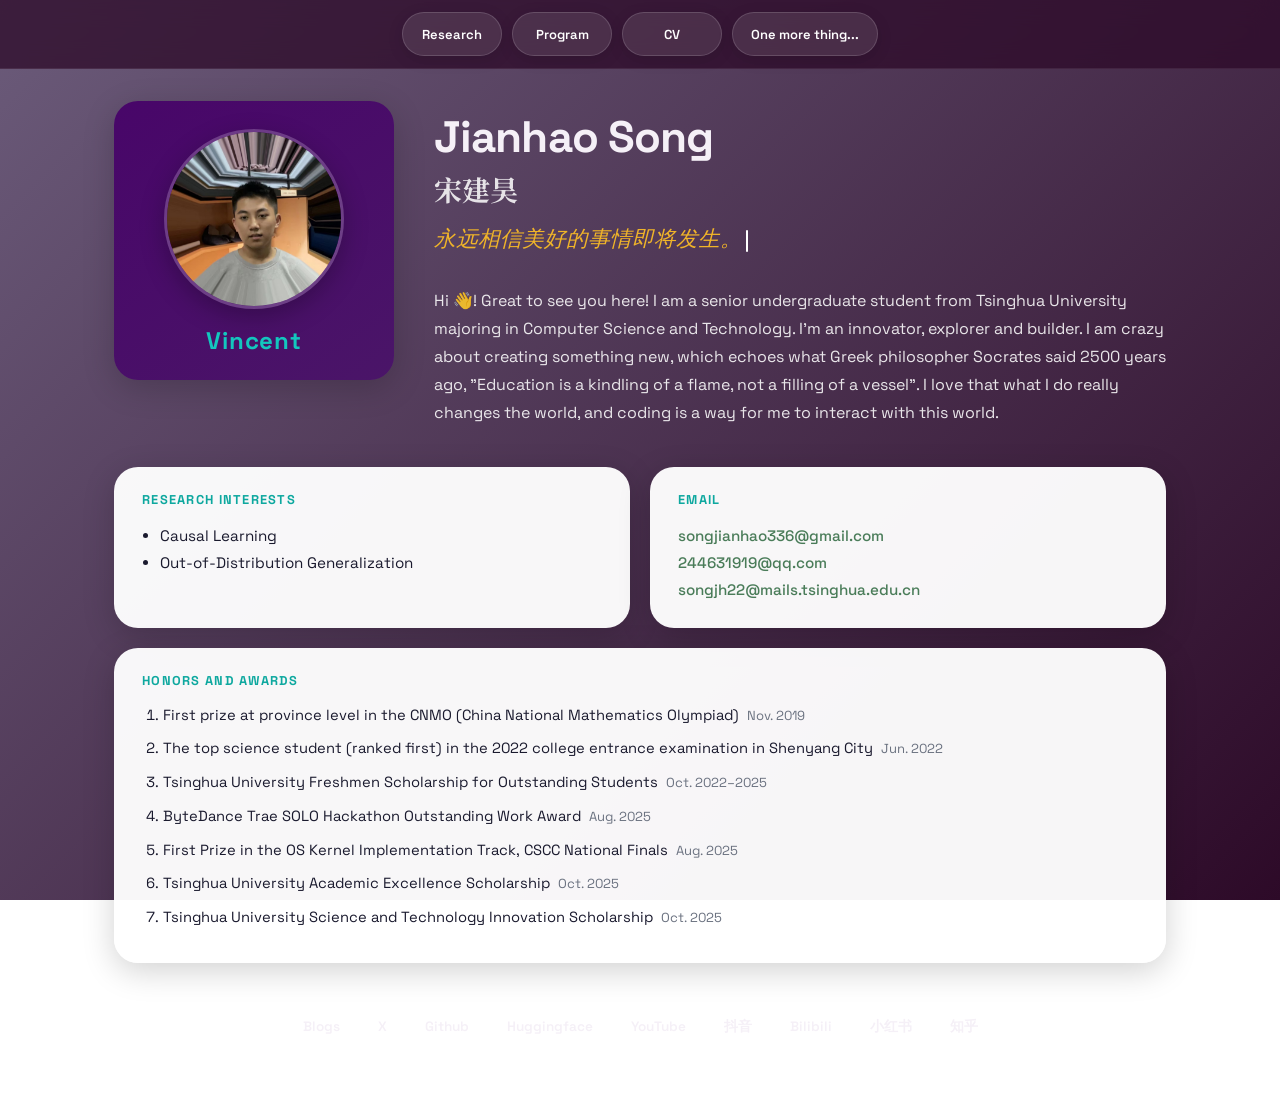
==== commit 1eee95b1: "update" ====
--- a/index.html
+++ b/index.html
@@ -4,7 +4,8 @@
 <head>
   <meta charset="UTF-8" />
   <meta name="viewport" content="width=device-width, initial-scale=1.0" />
-  <title>Vincent Homepage</title>
+  <meta name="description" content="Jianhao Song (Vincent) — CS undergraduate at Tsinghua University. Research interests in causal learning and OOD generalization." />
+  <title>Jianhao Song — Vincent Homepage</title>
   <link rel="icon" type="image/png" href="image/favicon.png" />
   <link rel="preconnect" href="https://fonts.googleapis.com" />
   <link rel="preconnect" href="https://fonts.gstatic.com" crossorigin />
@@ -85,15 +86,15 @@
     </div>
 
     <nav class="social-links" aria-label="Social links">
-      <a href="https://vincent-sjh.github.io/">Blogs</a>
-      <a href="https://x.com/si57311">X</a>
-      <a href="https://github.com/vincent-sjh">Github</a>
-      <a href="https://huggingface.co/Vincentyyy">Huggingface</a>
-      <a href="https://www.youtube.com/@Vincentyyy_AI_Lab">YouTube</a>
-      <a href="https://www.douyin.com/user/MS4wLjABAAAAsZm0FWHsuGoWPQdqmWfrBVfKztMxsH9bJJvjDs2BDYE">抖音</a>
-      <a href="https://space.bilibili.com/3690994966989729">Bilibili</a>
-      <a href="https://xiaohongshu.com/user/profile/6374d185000000001f014a93">小红书</a>
-      <a href="https://www.zhihu.com/people/song-jian-hao-72">知乎</a>
+      <a href="https://vincent-sjh.github.io/" target="_blank" rel="noopener noreferrer">Blogs</a>
+      <a href="https://x.com/si57311" target="_blank" rel="noopener noreferrer">X</a>
+      <a href="https://github.com/vincent-sjh" target="_blank" rel="noopener noreferrer">Github</a>
+      <a href="https://huggingface.co/Vincentyyy" target="_blank" rel="noopener noreferrer">Huggingface</a>
+      <a href="https://www.youtube.com/@Vincentyyy_AI_Lab" target="_blank" rel="noopener noreferrer">YouTube</a>
+      <a href="https://www.douyin.com/user/MS4wLjABAAAAsZm0FWHsuGoWPQdqmWfrBVfKztMxsH9bJJvjDs2BDYE" target="_blank" rel="noopener noreferrer">抖音</a>
+      <a href="https://space.bilibili.com/3690994966989729" target="_blank" rel="noopener noreferrer">Bilibili</a>
+      <a href="https://xiaohongshu.com/user/profile/6374d185000000001f014a93" target="_blank" rel="noopener noreferrer">小红书</a>
+      <a href="https://www.zhihu.com/people/song-jian-hao-72" target="_blank" rel="noopener noreferrer">知乎</a>
     </nav>
   </div>
 
@@ -136,7 +137,13 @@
           i = (i + 1) % phrases.length;
         }
       }
-      document.addEventListener('DOMContentLoaded', () => setTimeout(loop, 300));
+      document.addEventListener('DOMContentLoaded', () => {
+        if (window.matchMedia('(prefers-reduced-motion: reduce)').matches) {
+          el.textContent = phrases[0];
+          return;
+        }
+        setTimeout(loop, 300);
+      });
     })();
   </script>
 </body>
--- a/common.css
+++ b/common.css
@@ -92,6 +92,25 @@
   text-decoration: none;
 }
 
+.button-container a[aria-current="page"] .button {
+  background: rgba(19, 199, 190, 0.25);
+  border-color: rgba(19, 199, 190, 0.5);
+}
+
+.button-container a:focus-visible {
+  outline: 2px solid var(--accent);
+  outline-offset: 3px;
+  border-radius: 22px;
+}
+
+.social-links a:focus-visible,
+.info-list a:focus-visible,
+.entry-title a:focus-visible,
+.entry-meta a:focus-visible {
+  outline: 2px solid var(--accent);
+  outline-offset: 2px;
+}
+
 /* Page shell */
 .page {
   max-width: var(--max-width);
@@ -107,6 +126,10 @@
   color: var(--text-on-dark);
   margin: 8px 0 36px;
   letter-spacing: -0.02em;
+}
+
+.page-content--empty {
+  min-height: 40vh;
 }
 
 /* Content cards */
@@ -291,3 +314,14 @@
     font-size: 11px;
   }
 }
+
+@media (prefers-reduced-motion: reduce) {
+  *,
+  *::before,
+  *::after {
+    animation-duration: 0.01ms !important;
+    animation-iteration-count: 1 !important;
+    transition-duration: 0.01ms !important;
+    scroll-behavior: auto !important;
+  }
+}
--- a/styles.css
+++ b/styles.css
@@ -26,6 +26,11 @@
   box-shadow: 0 16px 40px rgba(0, 0, 0, 0.28);
 }
 
+.hero-photo:focus-visible {
+  outline: 2px solid var(--accent);
+  outline-offset: 4px;
+}
+
 .hero-photo img {
   width: 180px;
   height: 180px;
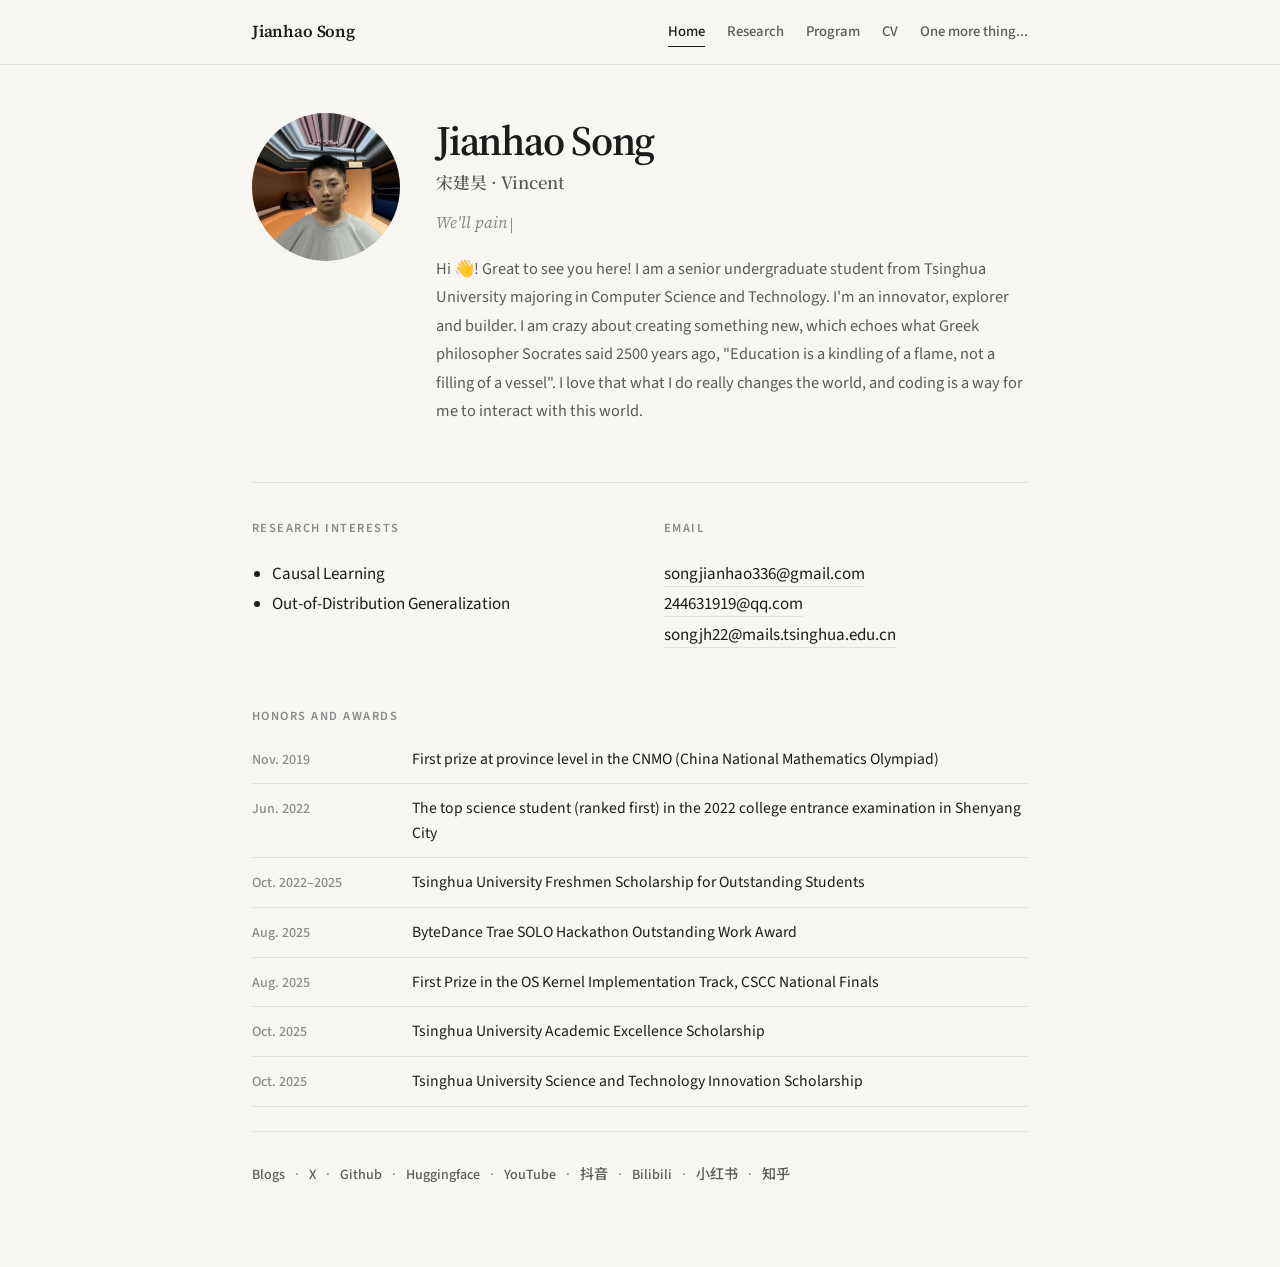
==== commit e9cdf756: "Restyle the site with a quiet light layout. Replace the colorful gradient theme with a paper-toned a" ====
--- a/index.html
+++ b/index.html
@@ -9,27 +9,22 @@
   <link rel="icon" type="image/png" href="image/favicon.png" />
   <link rel="preconnect" href="https://fonts.googleapis.com" />
   <link rel="preconnect" href="https://fonts.gstatic.com" crossorigin />
-  <link href="https://fonts.googleapis.com/css2?family=Space+Grotesk:wght@300;400;500;600;700&display=swap" rel="stylesheet" />
-  <link href="https://fonts.googleapis.com/css2?family=Noto+Serif+SC:wght@700&display=swap" rel="stylesheet" />
+  <link href="https://fonts.googleapis.com/css2?family=Source+Sans+3:ital,wght@0,400;0,500;0,600;0,700;1,400&family=Source+Serif+4:opsz,wght@8..60,500;8..60,600;8..60,700&family=Noto+Sans+SC:wght@400;500;600&family=Noto+Serif+SC:wght@600;700&display=swap" rel="stylesheet" />
   <link rel="stylesheet" href="common.css" />
   <link rel="stylesheet" href="styles.css" />
 </head>
 
 <body>
   <nav class="site-nav">
-    <div class="button-container">
-      <a href="./layout/research/research.html">
-        <div class="button"><span>Research</span></div>
-      </a>
-      <a href="./layout/program/program.html">
-        <div class="button"><span>Program</span></div>
-      </a>
-      <a href="./assets/CV.pdf">
-        <div class="button"><span>CV</span></div>
-      </a>
-      <a href="./layout/more/more.html">
-        <div class="button"><span>One more thing...</span></div>
-      </a>
+    <div class="nav-inner">
+      <a class="nav-brand" href="index.html">Jianhao Song</a>
+      <ul class="nav-links">
+        <li><a href="index.html" aria-current="page">Home</a></li>
+        <li><a href="./layout/research/research.html">Research</a></li>
+        <li><a href="./layout/program/program.html">Program</a></li>
+        <li><a href="./assets/CV.pdf">CV</a></li>
+        <li><a href="./layout/more/more.html">One more thing...</a></li>
+      </ul>
     </div>
   </nav>
 
@@ -37,11 +32,10 @@
     <section class="hero">
       <a href="layout/selfIntro/selfIntro.html" class="hero-photo">
         <img src="image/vincent.jpg" alt="Vincent's photo" />
-        <span class="hero-photo-label">Vincent</span>
       </a>
       <div class="hero-content">
         <h1 class="hero-name">Jianhao Song</h1>
-        <p class="hero-name-cn">宋建昊</p>
+        <p class="hero-name-cn">宋建昊 · Vincent</p>
         <div class="typed-container">
           <span id="index-typed" class="typed"></span>
         </div>
@@ -54,36 +48,57 @@
     </section>
 
     <div class="info-grid">
-      <section class="info-card">
-        <h2 class="info-card-title">Research Interests</h2>
+      <section>
+        <h2 class="section-label">Research Interests</h2>
         <ul class="info-list">
           <li>Causal Learning</li>
           <li>Out-of-Distribution Generalization</li>
         </ul>
       </section>
 
-      <section class="info-card">
-        <h2 class="info-card-title">Email</h2>
+      <section>
+        <h2 class="section-label">Email</h2>
         <ul class="info-list info-list--plain">
           <li><a href="mailto:songjianhao336@gmail.com">songjianhao336@gmail.com</a></li>
           <li><a href="mailto:244631919@qq.com">244631919@qq.com</a></li>
           <li><a href="mailto:songjh22@mails.tsinghua.edu.cn">songjh22@mails.tsinghua.edu.cn</a></li>
         </ul>
       </section>
+    </div>
 
-      <section class="info-card info-card--wide">
-        <h2 class="info-card-title">Honors and Awards</h2>
-        <ol class="awards-list">
-          <li>First prize at province level in the CNMO (China National Mathematics Olympiad) <span class="award-date">Nov. 2019</span></li>
-          <li>The top science student (ranked first) in the 2022 college entrance examination in Shenyang City <span class="award-date">Jun. 2022</span></li>
-          <li>Tsinghua University Freshmen Scholarship for Outstanding Students <span class="award-date">Oct. 2022–2025</span></li>
-          <li>ByteDance Trae SOLO Hackathon Outstanding Work Award <span class="award-date">Aug. 2025</span></li>
-          <li>First Prize in the OS Kernel Implementation Track, CSCC National Finals <span class="award-date">Aug. 2025</span></li>
-          <li>Tsinghua University Academic Excellence Scholarship <span class="award-date">Oct. 2025</span></li>
-          <li>Tsinghua University Science and Technology Innovation Scholarship <span class="award-date">Oct. 2025</span></li>
-        </ol>
-      </section>
-    </div>
+    <section class="awards">
+      <h2 class="section-label">Honors and Awards</h2>
+      <ol class="awards-list">
+        <li>
+          <span class="award-date">Nov. 2019</span>
+          <span>First prize at province level in the CNMO (China National Mathematics Olympiad)</span>
+        </li>
+        <li>
+          <span class="award-date">Jun. 2022</span>
+          <span>The top science student (ranked first) in the 2022 college entrance examination in Shenyang City</span>
+        </li>
+        <li>
+          <span class="award-date">Oct. 2022–2025</span>
+          <span>Tsinghua University Freshmen Scholarship for Outstanding Students</span>
+        </li>
+        <li>
+          <span class="award-date">Aug. 2025</span>
+          <span>ByteDance Trae SOLO Hackathon Outstanding Work Award</span>
+        </li>
+        <li>
+          <span class="award-date">Aug. 2025</span>
+          <span>First Prize in the OS Kernel Implementation Track, CSCC National Finals</span>
+        </li>
+        <li>
+          <span class="award-date">Oct. 2025</span>
+          <span>Tsinghua University Academic Excellence Scholarship</span>
+        </li>
+        <li>
+          <span class="award-date">Oct. 2025</span>
+          <span>Tsinghua University Science and Technology Innovation Scholarship</span>
+        </li>
+      </ol>
+    </section>
 
     <nav class="social-links" aria-label="Social links">
       <a href="https://vincent-sjh.github.io/" target="_blank" rel="noopener noreferrer">Blogs</a>
--- a/common.css
+++ b/common.css
@@ -1,21 +1,17 @@
-/* Shared design tokens & components */
+/* Shared design system — quiet, typographic, light */
+
 :root {
-  --bg-start: #6b5b7a;
-  --bg-end: #2d0a28;
-  --surface: rgba(255, 255, 255, 0.96);
-  --surface-muted: rgba(255, 255, 255, 0.08);
-  --text-primary: #1a1a2e;
-  --text-on-dark: #f5f0f7;
-  --text-muted: #6b7280;
-  --accent: #13c7be;
-  --accent-hover: #0ea89f;
-  --link: #4a7c59;
-  --radius-lg: 24px;
-  --radius-md: 14px;
-  --shadow: 0 8px 32px rgba(0, 0, 0, 0.18);
-  --shadow-sm: 0 4px 16px rgba(0, 0, 0, 0.12);
-  --max-width: 1100px;
-  --nav-height: 72px;
+  --bg: #f7f6f3;
+  --surface: #ffffff;
+  --text: #1c1c1c;
+  --text-muted: #5a5a5a;
+  --text-faint: #8a8a8a;
+  --border: #e4e2dc;
+  --link: #1c1c1c;
+  --focus: #1c1c1c;
+  --radius: 8px;
+  --max-width: 840px;
+  --nav-height: 64px;
 }
 
 *,
@@ -30,141 +26,181 @@
 
 body {
   margin: 0;
-  font-family: "Space Grotesk", Arial, Helvetica, sans-serif;
-  background: linear-gradient(135deg, var(--bg-start) 0%, var(--bg-end) 100%);
-  background-attachment: fixed;
-  color: var(--text-on-dark);
+  font-family: "Source Sans 3", "Noto Sans SC", system-ui, sans-serif;
+  background: var(--bg);
+  color: var(--text);
   min-height: 100vh;
-}
-
-/* Sticky navigation */
+  line-height: 1.6;
+  font-size: 17px;
+  -webkit-font-smoothing: antialiased;
+}
+
+a {
+  color: var(--link);
+  text-underline-offset: 3px;
+}
+
+a:hover {
+  color: var(--text-muted);
+}
+
+/* ===== Navigation ===== */
 .site-nav {
   position: sticky;
   top: 0;
   z-index: 100;
-  display: flex;
-  justify-content: center;
-  padding: 12px 20px;
-  background: rgba(45, 10, 40, 0.75);
-  backdrop-filter: blur(12px);
-  -webkit-backdrop-filter: blur(12px);
-  border-bottom: 1px solid rgba(255, 255, 255, 0.08);
-}
-
-.site-nav .button-container {
-  position: static;
+  background: rgba(247, 246, 243, 0.92);
+  backdrop-filter: blur(10px);
+  -webkit-backdrop-filter: blur(10px);
+  border-bottom: 1px solid var(--border);
+}
+
+.nav-inner {
+  max-width: var(--max-width);
+  margin: 0 auto;
+  padding: 0 32px;
+  height: var(--nav-height);
+  display: flex;
+  align-items: center;
+  justify-content: space-between;
+  gap: 24px;
+}
+
+.nav-brand {
+  font-family: "Source Serif 4", "Noto Serif SC", Georgia, serif;
+  font-size: 1.05rem;
+  font-weight: 600;
+  color: var(--text);
+  text-decoration: none;
+  letter-spacing: -0.01em;
+  white-space: nowrap;
+}
+
+.nav-brand:hover {
+  color: var(--text-muted);
+}
+
+.nav-links {
   display: flex;
   flex-wrap: wrap;
-  justify-content: center;
-  gap: 10px;
-  max-width: var(--max-width);
-}
-
-.button {
-  min-width: 100px;
-  height: 44px;
-  padding: 0 18px;
-  background: rgba(255, 255, 255, 0.1);
-  border: 1px solid rgba(255, 255, 255, 0.15);
-  border-radius: 22px;
-  display: flex;
+  justify-content: flex-end;
   align-items: center;
-  justify-content: center;
-  box-shadow: var(--shadow-sm);
-  transition: transform 0.2s ease, background 0.2s ease, border-color 0.2s ease;
-  cursor: pointer;
-}
-
-.button:hover {
-  transform: translateY(-2px);
-  background: rgba(255, 255, 255, 0.18);
-  border-color: rgba(255, 255, 255, 0.3);
-}
-
-.button span {
-  font-size: 13px;
-  font-weight: 600;
-  color: #ffffff;
-  white-space: nowrap;
-}
-
-.button-container a {
+  gap: 4px 22px;
+  margin: 0;
+  padding: 0;
+  list-style: none;
+}
+
+.nav-links a {
+  font-size: 0.92rem;
+  font-weight: 500;
+  color: var(--text-muted);
   text-decoration: none;
-}
-
-.button-container a[aria-current="page"] .button {
-  background: rgba(19, 199, 190, 0.25);
-  border-color: rgba(19, 199, 190, 0.5);
-}
-
-.button-container a:focus-visible {
-  outline: 2px solid var(--accent);
-  outline-offset: 3px;
-  border-radius: 22px;
-}
-
+  padding: 4px 0;
+  border-bottom: 1px solid transparent;
+}
+
+.nav-links a:hover {
+  color: var(--text);
+}
+
+.nav-links a[aria-current="page"] {
+  color: var(--text);
+  border-bottom-color: var(--text);
+}
+
+.nav-links a:focus-visible,
+.nav-brand:focus-visible,
 .social-links a:focus-visible,
 .info-list a:focus-visible,
 .entry-title a:focus-visible,
-.entry-meta a:focus-visible {
-  outline: 2px solid var(--accent);
-  outline-offset: 2px;
-}
-
-/* Page shell */
+.entry-meta a:focus-visible,
+.entry-subtitle a:focus-visible,
+.project-title a:focus-visible,
+.project-desc a:focus-visible,
+.project-kicker a:focus-visible {
+  outline: 2px solid var(--focus);
+  outline-offset: 3px;
+}
+
+/* ===== Page shell ===== */
 .page {
   max-width: var(--max-width);
   margin: 0 auto;
-  padding: 32px 24px 64px;
+  padding: 48px 32px 80px;
   min-height: calc(100vh - var(--nav-height));
 }
 
+.page-header {
+  margin: 0 0 40px;
+  padding-bottom: 20px;
+  border-bottom: 1px solid var(--border);
+}
+
 .page-title {
-  font-size: clamp(2rem, 5vw, 2.75rem);
-  font-weight: 700;
-  text-align: center;
-  color: var(--text-on-dark);
-  margin: 8px 0 36px;
+  font-family: "Source Serif 4", "Noto Serif SC", Georgia, serif;
+  font-size: clamp(1.75rem, 4vw, 2.15rem);
+  font-weight: 600;
   letter-spacing: -0.02em;
+  color: var(--text);
+  margin: 0 0 8px;
+  text-align: left;
+}
+
+.page-lede {
+  margin: 0;
+  max-width: 42em;
+  font-size: 1.02rem;
+  line-height: 1.7;
+  color: var(--text-muted);
 }
 
 .page-content--empty {
-  min-height: 40vh;
-}
-
-/* Content cards */
+  min-height: 28vh;
+}
+
+/* ===== Sections ===== */
+.section-label {
+  font-size: 0.78rem;
+  font-weight: 600;
+  letter-spacing: 0.12em;
+  text-transform: uppercase;
+  color: var(--text-faint);
+  margin: 0 0 20px;
+}
+
 .content-card {
-  background: var(--surface);
-  border-radius: var(--radius-lg);
-  box-shadow: var(--shadow);
-  padding: 28px 32px;
-  margin-bottom: 24px;
-  color: var(--text-primary);
-}
-
-.section-label {
-  font-size: 0.75rem;
-  font-weight: 700;
-  text-transform: uppercase;
-  letter-spacing: 0.12em;
-  color: var(--accent);
-  margin-bottom: 20px;
-}
-
-/* Experience / research entries */
+  background: transparent;
+  border: none;
+  border-radius: 0;
+  box-shadow: none;
+  padding: 0 0 40px;
+  margin: 0 0 8px;
+  color: var(--text);
+}
+
+.content-card + .content-card {
+  padding-top: 8px;
+  border-top: 1px solid var(--border);
+}
+
+/* ===== Experience entries ===== */
 .entry-list {
   display: flex;
   flex-direction: column;
-  gap: 0;
 }
 
 .entry-item {
   display: grid;
-  grid-template-columns: 88px 1fr;
-  gap: 24px;
-  padding: 24px 0;
-  border-bottom: 1px solid rgba(0, 0, 0, 0.06);
+  grid-template-columns: 56px 1fr;
+  gap: 20px;
+  padding: 22px 0;
+  border-bottom: 1px solid var(--border);
   align-items: start;
+}
+
+.entry-item:first-child {
+  padding-top: 0;
 }
 
 .entry-item:last-child {
@@ -172,146 +208,152 @@
   padding-bottom: 0;
 }
 
-.entry-item:first-child {
-  padding-top: 0;
-}
-
 .entry-logo {
-  width: 72px;
-  height: 72px;
+  width: 56px;
+  height: 56px;
   object-fit: contain;
-  border-radius: var(--radius-md);
-  background: #f8f8fa;
-  padding: 8px;
-  box-shadow: var(--shadow-sm);
+  border-radius: var(--radius);
+  background: var(--surface);
+  border: 1px solid var(--border);
+  padding: 6px;
+}
+
+.entry-head {
+  display: flex;
+  align-items: baseline;
+  justify-content: space-between;
+  gap: 16px;
+  margin-bottom: 4px;
 }
 
 .entry-title {
-  font-size: 1.15rem;
-  font-weight: 700;
-  color: var(--text-primary);
-  margin-bottom: 4px;
+  font-family: "Source Serif 4", Georgia, serif;
+  font-size: 1.12rem;
+  font-weight: 600;
+  color: var(--text);
+  margin: 0;
 }
 
 .entry-title a {
-  color: var(--text-primary);
+  color: inherit;
   text-decoration: none;
-  transition: color 0.2s;
 }
 
 .entry-title a:hover {
-  color: var(--accent-hover);
+  text-decoration: underline;
+}
+
+.entry-date {
+  flex-shrink: 0;
+  font-size: 0.88rem;
+  font-weight: 500;
+  color: var(--text-faint);
+  font-variant-numeric: tabular-nums;
+  white-space: nowrap;
 }
 
 .entry-subtitle {
   font-size: 0.95rem;
-  font-weight: 600;
-  color: var(--link);
-  margin-bottom: 10px;
+  font-weight: 500;
+  color: var(--text-muted);
+  margin: 0 0 8px;
 }
 
 .entry-subtitle a {
-  color: var(--link);
+  color: inherit;
+}
+
+.entry-meta {
+  font-size: 0.9rem;
+  color: var(--text-faint);
+  line-height: 1.65;
+}
+
+.entry-meta a {
+  color: var(--text-muted);
+  font-weight: 500;
+}
+
+/* ===== Social links ===== */
+.social-links {
+  display: flex;
+  flex-wrap: wrap;
+  justify-content: flex-start;
+  gap: 6px 0;
+  padding: 32px 0 0;
+  margin: 24px 0 0;
+  border-top: 1px solid var(--border);
+  list-style: none;
+}
+
+.social-links a {
+  font-size: 0.88rem;
+  font-weight: 500;
+  color: var(--text-muted);
   text-decoration: none;
 }
 
-.entry-subtitle a:hover {
+.social-links a:not(:last-child)::after {
+  content: "·";
+  display: inline-block;
+  margin: 0 10px;
+  color: var(--text-faint);
+  pointer-events: none;
+}
+
+.social-links a:hover {
+  color: var(--text);
   text-decoration: underline;
 }
 
-.entry-meta {
-  font-size: 0.85rem;
-  color: var(--text-muted);
-  line-height: 1.7;
-}
-
-.entry-date {
-  display: inline-block;
-  font-weight: 600;
-  color: var(--accent-hover);
-  font-style: normal;
-  margin-bottom: 4px;
-}
-
-.entry-meta a {
-  color: var(--link);
-  text-decoration: none;
-  font-weight: 600;
-}
-
-.entry-meta a:hover {
-  text-decoration: underline;
-}
-
-/* Social links */
-.social-links {
-  display: flex;
-  flex-wrap: wrap;
+.social-links--on-card {
+  border-top: 1px solid var(--border);
   justify-content: center;
-  gap: 8px;
-  padding: 16px 0 8px;
-  margin: 0;
-  list-style: none;
-}
-
-.social-links a {
-  display: inline-block;
-  padding: 6px 14px;
-  font-size: 0.85rem;
-  font-weight: 600;
-  color: var(--text-on-dark);
-  text-decoration: none;
-  background: rgba(255, 255, 255, 0.1);
-  border: 1px solid rgba(255, 255, 255, 0.15);
-  border-radius: 20px;
-  transition: background 0.2s, transform 0.2s;
-}
-
-.social-links a:hover {
-  background: rgba(255, 255, 255, 0.2);
-  transform: translateY(-1px);
-}
-
-.social-links--on-card a {
-  color: var(--text-primary);
-  background: rgba(19, 199, 190, 0.1);
-  border-color: rgba(19, 199, 190, 0.25);
-}
-
-.social-links--on-card a:hover {
-  background: rgba(19, 199, 190, 0.2);
-}
-
-/* Responsive */
+}
+
+/* ===== Responsive ===== */
 @media screen and (max-width: 768px) {
+  .nav-inner,
   .page {
-    padding: 20px 16px 48px;
+    padding-left: 20px;
+    padding-right: 20px;
+  }
+
+  .nav-inner {
+    height: auto;
+    min-height: var(--nav-height);
+    flex-direction: column;
+    align-items: flex-start;
+    justify-content: center;
+    padding-top: 14px;
+    padding-bottom: 14px;
+    gap: 10px;
+  }
+
+  .nav-links {
+    justify-content: flex-start;
+    gap: 4px 16px;
+  }
+
+  .page {
+    padding-top: 32px;
+    padding-bottom: 56px;
   }
 
   .entry-item {
-    grid-template-columns: 60px 1fr;
-    gap: 16px;
-    padding: 20px 0;
+    grid-template-columns: 44px 1fr;
+    gap: 14px;
   }
 
   .entry-logo {
-    width: 56px;
-    height: 56px;
-    padding: 6px;
-  }
-
-  .content-card {
-    padding: 20px 18px;
-  }
-
-  .button {
-    min-width: auto;
-    height: 38px;
-    padding: 0 12px;
-  }
-
-  .button span {
-    font-size: 11px;
+    width: 44px;
+    height: 44px;
+  }
+
+  .entry-head {
+    flex-direction: column;
+    align-items: flex-start;
+    gap: 2px;
   }
 }
 
--- a/styles.css
+++ b/styles.css
@@ -1,148 +1,106 @@
-/* Homepage-specific styles */
+/* Homepage */
 
-/* Hero: photo + intro side by side */
 .hero {
   display: grid;
-  grid-template-columns: 280px 1fr;
-  gap: 40px;
+  grid-template-columns: 148px 1fr;
+  gap: 36px;
   align-items: start;
-  margin-bottom: 40px;
+  margin-bottom: 56px;
 }
 
 .hero-photo {
-  display: flex;
-  flex-direction: column;
-  align-items: center;
+  display: block;
   text-decoration: none;
-  background: linear-gradient(145deg, rgb(72, 6, 105), #4a1568);
-  border-radius: var(--radius-lg);
-  padding: 28px 20px 24px;
-  box-shadow: var(--shadow);
-  transition: transform 0.25s ease, box-shadow 0.25s ease;
-}
-
-.hero-photo:hover {
-  transform: translateY(-4px);
-  box-shadow: 0 16px 40px rgba(0, 0, 0, 0.28);
+  width: 148px;
 }
 
 .hero-photo:focus-visible {
-  outline: 2px solid var(--accent);
+  outline: 2px solid var(--focus);
   outline-offset: 4px;
 }
 
 .hero-photo img {
-  width: 180px;
-  height: 180px;
+  display: block;
+  width: 148px;
+  height: 148px;
   object-fit: cover;
   border-radius: 50%;
-  border: 3px solid rgba(255, 255, 255, 0.2);
-  box-shadow: 0 8px 24px rgba(0, 0, 0, 0.25);
-  margin-bottom: 16px;
-}
-
-.hero-photo-label {
-  font-size: 1.5rem;
-  font-weight: 700;
-  color: var(--accent);
-  letter-spacing: 0.04em;
 }
 
 .hero-content {
-  padding-top: 8px;
+  padding-top: 4px;
 }
 
 .hero-name {
-  font-size: clamp(2rem, 4vw, 2.75rem);
-  font-weight: 700;
-  color: var(--text-on-dark);
+  font-family: "Source Serif 4", Georgia, serif;
+  font-size: clamp(2rem, 4.5vw, 2.6rem);
+  font-weight: 600;
+  color: var(--text);
   margin: 0 0 4px;
-  letter-spacing: -0.02em;
+  letter-spacing: -0.03em;
+  line-height: 1.15;
 }
 
 .hero-name-cn {
-  font-family: "Noto Serif SC", serif;
-  font-size: clamp(1.25rem, 3vw, 1.75rem);
-  font-weight: 700;
-  color: rgba(255, 255, 255, 0.85);
-  margin: 0 0 16px;
+  font-family: "Noto Serif SC", "Source Serif 4", serif;
+  font-size: 1.05rem;
+  font-weight: 600;
+  color: var(--text-muted);
+  margin: 0 0 14px;
 }
 
 .hero-intro {
-  font-size: 1rem;
+  font-size: 1.02rem;
   line-height: 1.75;
-  color: rgba(255, 255, 255, 0.88);
-  margin: 20px 0 0;
+  color: var(--text-muted);
+  margin: 16px 0 0;
+  max-width: 42em;
 }
 
-/* Typed text */
 .typed-container {
   display: block;
-  min-height: 2.6em;
-  overflow: hidden;
+  min-height: 1.7em;
 }
 
 .typed {
-  display: inline;
-  font-size: clamp(1rem, 2.5vw, 1.35rem);
-  line-height: 1.3;
+  font-family: "Source Serif 4", "Noto Serif SC", Georgia, serif;
+  font-size: 1.02rem;
+  font-style: italic;
+  line-height: 1.45;
+  color: var(--text-faint);
   white-space: pre-wrap;
-  color: #f0b429;
-  font-style: italic;
 }
 
 .typed::after {
-  content: '';
+  content: "";
   display: inline-block;
-  margin-left: 4px;
-  width: 2px;
-  height: 1em;
-  background: #ffffff;
-  border-radius: 1px;
+  margin-left: 3px;
+  width: 1px;
+  height: 0.9em;
+  background: var(--text-faint);
   vertical-align: text-bottom;
   animation: blink-caret 1.2s steps(1, end) infinite;
 }
 
 @keyframes blink-caret {
-  0%   { background: #ffffff; }
-  50%  { background: transparent; }
-  100% { background: #ffffff; }
+  0%, 100% { background: var(--text-faint); }
+  50% { background: transparent; }
 }
 
-/* Info cards grid */
 .info-grid {
   display: grid;
   grid-template-columns: 1fr 1fr;
-  gap: 20px;
-  margin-bottom: 32px;
-}
-
-.info-card {
-  background: var(--surface);
-  border-radius: var(--radius-lg);
-  padding: 24px 28px;
-  box-shadow: var(--shadow);
-  color: var(--text-primary);
-}
-
-.info-card--wide {
-  grid-column: 1 / -1;
-}
-
-.info-card-title {
-  font-size: 0.8rem;
-  font-weight: 700;
-  text-transform: uppercase;
-  letter-spacing: 0.1em;
-  color: var(--accent-hover);
-  margin: 0 0 14px;
+  gap: 40px 48px;
+  margin-bottom: 48px;
+  padding-top: 36px;
+  border-top: 1px solid var(--border);
 }
 
 .info-list {
   margin: 0;
-  padding-left: 1.2em;
+  padding-left: 1.15em;
   line-height: 1.8;
-  font-size: 0.95rem;
+  color: var(--text);
 }
 
 .info-list--plain {
@@ -151,55 +109,69 @@
 }
 
 .info-list a {
-  color: var(--link);
+  color: var(--text);
   text-decoration: none;
-  font-weight: 500;
+  border-bottom: 1px solid var(--border);
 }
 
 .info-list a:hover {
-  text-decoration: underline;
+  border-bottom-color: var(--text);
+}
+
+.awards {
+  padding-top: 8px;
+  margin-bottom: 8px;
 }
 
 .awards-list {
   margin: 0;
-  padding-left: 1.4em;
-  line-height: 1.75;
-  font-size: 0.92rem;
+  padding: 0;
+  list-style: none;
 }
 
 .awards-list li {
-  margin-bottom: 8px;
+  display: grid;
+  grid-template-columns: 8.5rem 1fr;
+  gap: 16px 24px;
+  align-items: baseline;
+  padding: 12px 0;
+  border-bottom: 1px solid var(--border);
+  font-size: 0.98rem;
+  line-height: 1.55;
+}
+
+.awards-list li:first-child {
+  padding-top: 0;
 }
 
 .award-date {
-  display: inline-block;
-  font-size: 0.82rem;
-  color: var(--text-muted);
-  margin-left: 4px;
+  font-size: 0.88rem;
+  font-weight: 500;
+  color: var(--text-faint);
+  font-variant-numeric: tabular-nums;
 }
 
-/* Responsive */
 @media screen and (max-width: 768px) {
   .hero {
     grid-template-columns: 1fr;
-    gap: 24px;
-    text-align: center;
+    gap: 20px;
+    margin-bottom: 40px;
   }
 
-  .hero-photo {
-    max-width: 260px;
-    margin: 0 auto;
-  }
-
-  .hero-content {
-    padding-top: 0;
-  }
-
-  .hero-intro {
-    text-align: left;
+  .hero-photo,
+  .hero-photo img {
+    width: 112px;
+    height: 112px;
   }
 
   .info-grid {
     grid-template-columns: 1fr;
+    gap: 32px;
+    margin-bottom: 40px;
+  }
+
+  .awards-list li {
+    grid-template-columns: 1fr;
+    gap: 4px;
   }
 }
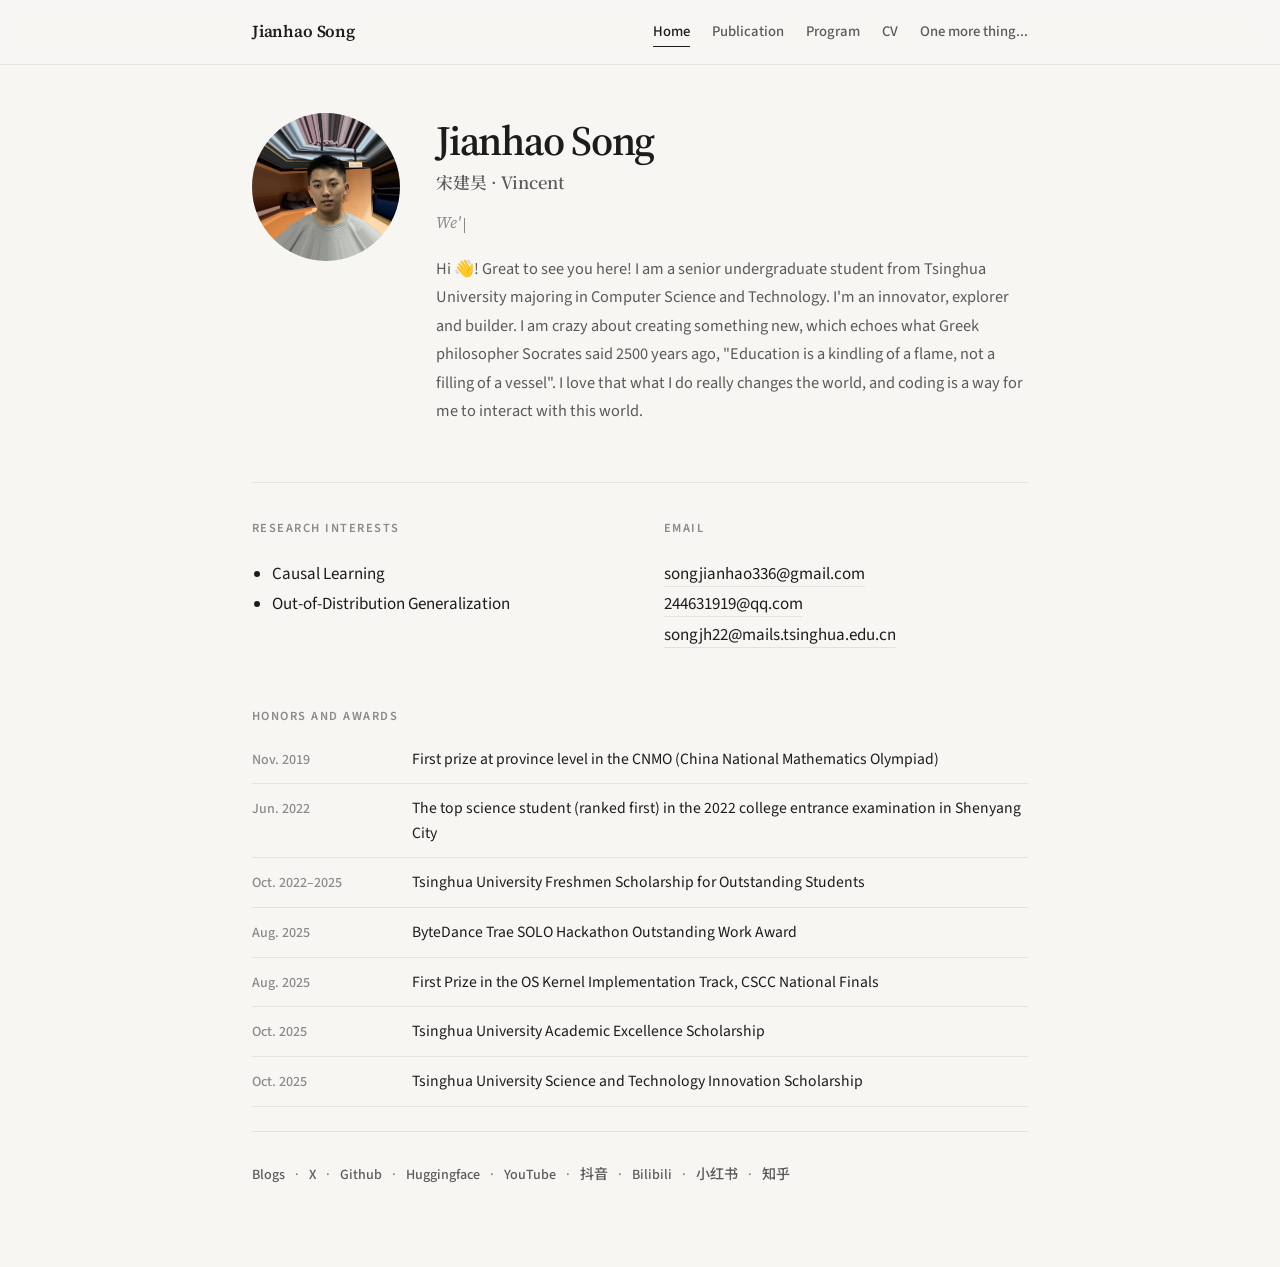
==== commit 749cb686: "Rename Research to Publication and feature the LimiX-2 paper. Co-authored-by: Cursor <cursoragent@cu" ====
--- a/index.html
+++ b/index.html
@@ -20,7 +20,7 @@
       <a class="nav-brand" href="index.html">Jianhao Song</a>
       <ul class="nav-links">
         <li><a href="index.html" aria-current="page">Home</a></li>
-        <li><a href="./layout/research/research.html">Research</a></li>
+        <li><a href="./layout/research/research.html">Publication</a></li>
         <li><a href="./layout/program/program.html">Program</a></li>
         <li><a href="./assets/CV.pdf">CV</a></li>
         <li><a href="./layout/more/more.html">One more thing...</a></li>
--- a/common.css
+++ b/common.css
@@ -118,7 +118,8 @@
 .entry-subtitle a:focus-visible,
 .project-title a:focus-visible,
 .project-desc a:focus-visible,
-.project-kicker a:focus-visible {
+.project-kicker a:focus-visible,
+.pub-btn:focus-visible {
   outline: 2px solid var(--focus);
   outline-offset: 3px;
 }
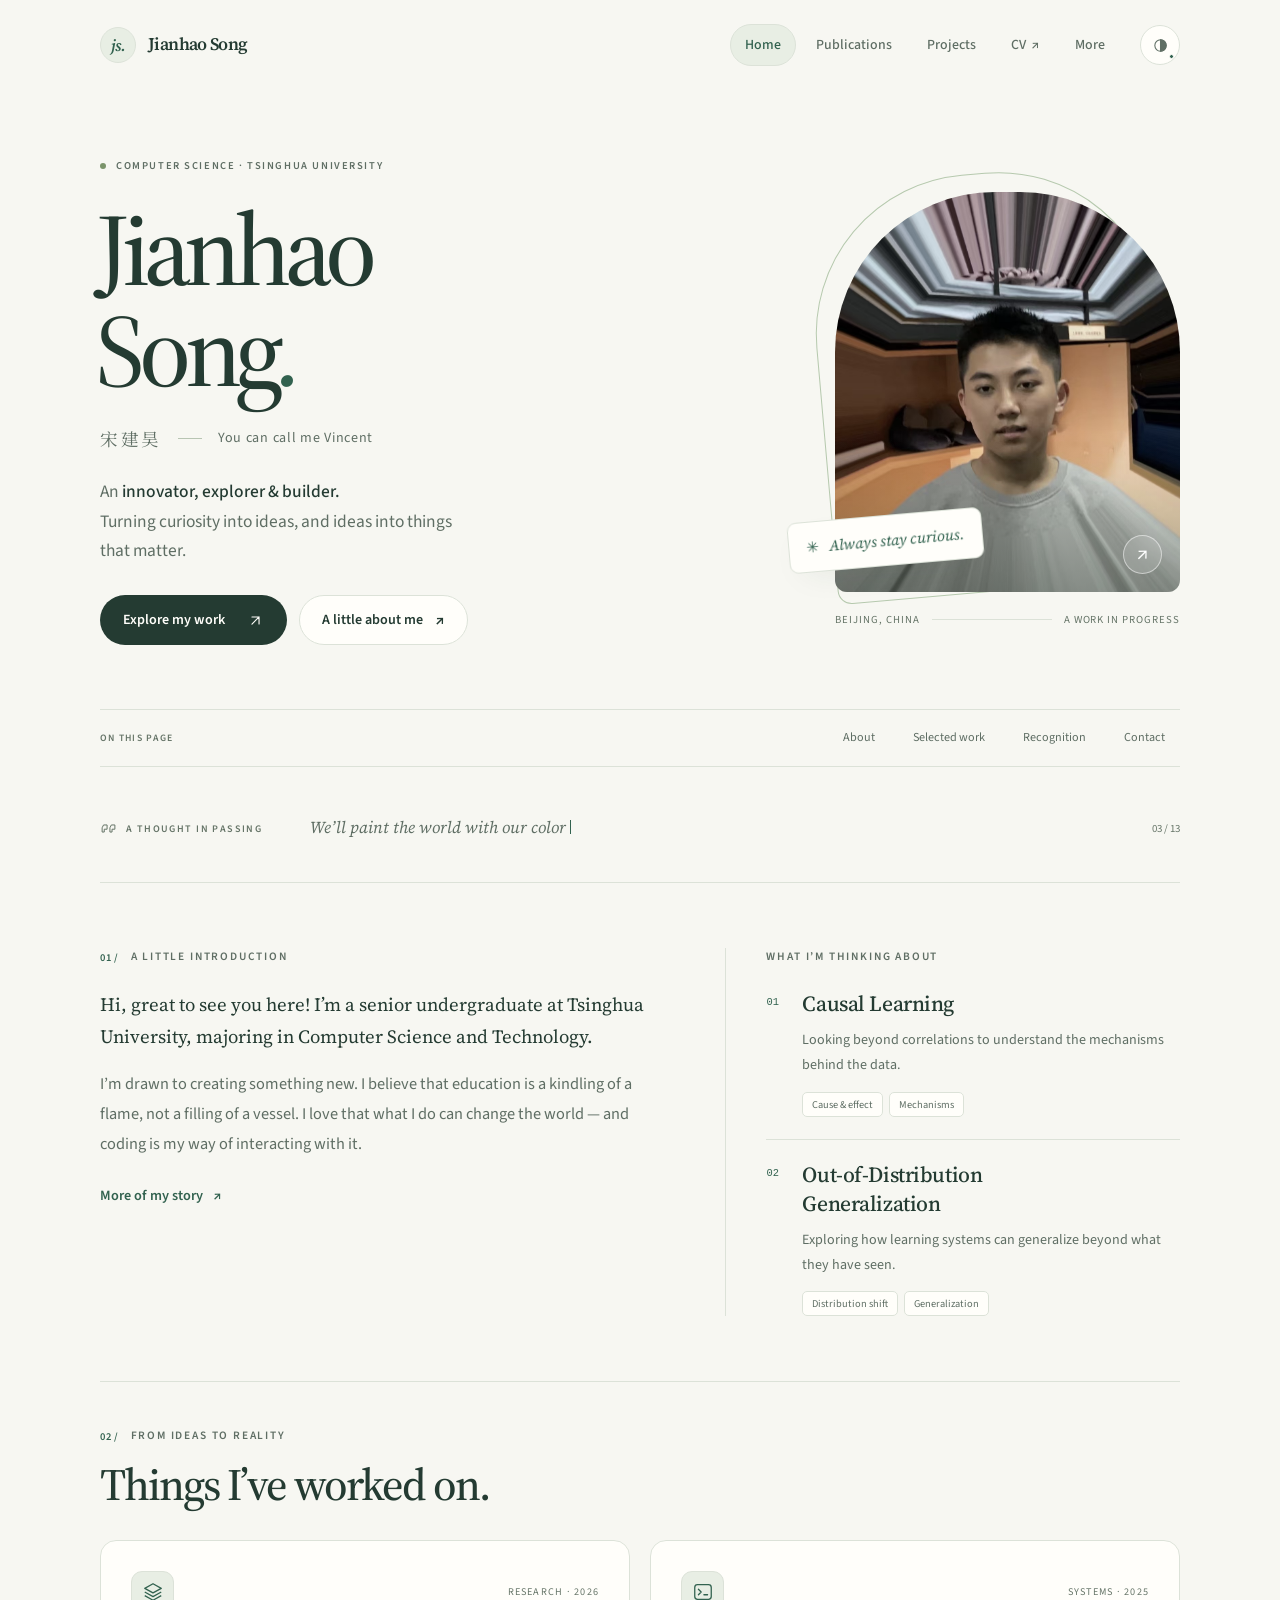
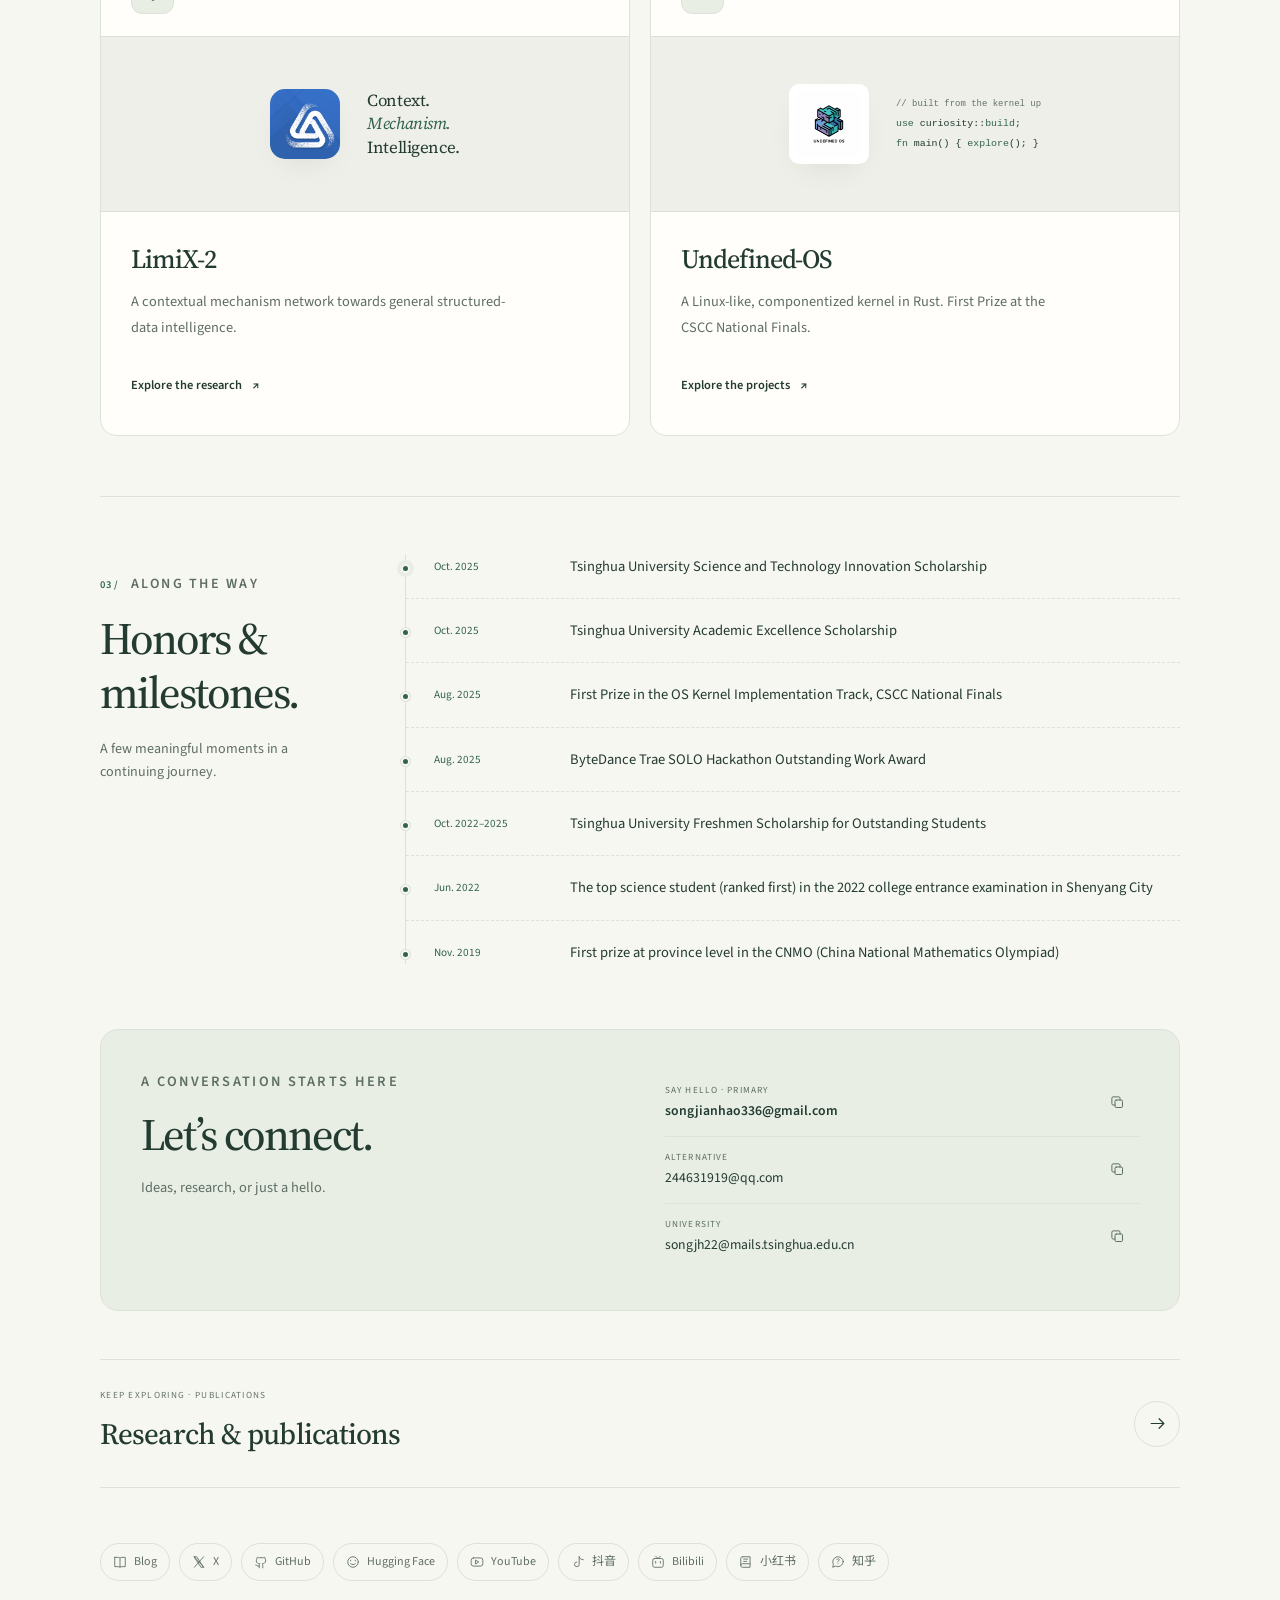
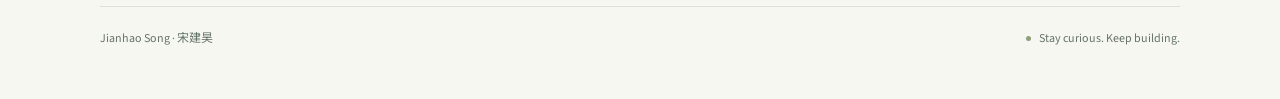
==== commit f6346d1a: "Add a dark theme and browsing interactions across the site." ====
--- a/index.html
+++ b/index.html
@@ -1,166 +1,176 @@
-<!DOCTYPE html>
-<html lang="en">
-
-<head>
-  <meta charset="UTF-8" />
-  <meta name="viewport" content="width=device-width, initial-scale=1.0" />
-  <meta name="description" content="Jianhao Song (Vincent) — CS undergraduate at Tsinghua University. Research interests in causal learning and OOD generalization." />
-  <title>Jianhao Song — Vincent Homepage</title>
-  <link rel="icon" type="image/png" href="image/favicon.png" />
-  <link rel="preconnect" href="https://fonts.googleapis.com" />
-  <link rel="preconnect" href="https://fonts.gstatic.com" crossorigin />
-  <link href="https://fonts.googleapis.com/css2?family=Source+Sans+3:ital,wght@0,400;0,500;0,600;0,700;1,400&family=Source+Serif+4:opsz,wght@8..60,500;8..60,600;8..60,700&family=Noto+Sans+SC:wght@400;500;600&family=Noto+Serif+SC:wght@600;700&display=swap" rel="stylesheet" />
-  <link rel="stylesheet" href="common.css" />
-  <link rel="stylesheet" href="styles.css" />
-</head>
-
-<body>
-  <nav class="site-nav">
-    <div class="nav-inner">
-      <a class="nav-brand" href="index.html">Jianhao Song</a>
-      <ul class="nav-links">
-        <li><a href="index.html" aria-current="page">Home</a></li>
-        <li><a href="./layout/research/research.html">Publication</a></li>
-        <li><a href="./layout/program/program.html">Program</a></li>
-        <li><a href="./assets/CV.pdf">CV</a></li>
-        <li><a href="./layout/more/more.html">One more thing...</a></li>
-      </ul>
-    </div>
-  </nav>
-
-  <div class="page" id="page1">
-    <section class="hero">
-      <a href="layout/selfIntro/selfIntro.html" class="hero-photo">
-        <img src="image/vincent.jpg" alt="Vincent's photo" />
-      </a>
-      <div class="hero-content">
-        <h1 class="hero-name">Jianhao Song</h1>
-        <p class="hero-name-cn">宋建昊 · Vincent</p>
-        <div class="typed-container">
-          <span id="index-typed" class="typed"></span>
-        </div>
-        <p class="hero-intro">
-          Hi 👋! Great to see you here! I am a senior undergraduate student from Tsinghua University majoring in Computer Science and Technology.
-          I'm an innovator, explorer and builder. I am crazy about creating something new, which echoes what Greek philosopher Socrates said 2500 years ago,
-          "Education is a kindling of a flame, not a filling of a vessel". I love that what I do really changes the world, and coding is a way for me to interact with this world.
-        </p>
-      </div>
-    </section>
-
-    <div class="info-grid">
-      <section>
-        <h2 class="section-label">Research Interests</h2>
-        <ul class="info-list">
-          <li>Causal Learning</li>
-          <li>Out-of-Distribution Generalization</li>
-        </ul>
-      </section>
-
-      <section>
-        <h2 class="section-label">Email</h2>
-        <ul class="info-list info-list--plain">
-          <li><a href="mailto:songjianhao336@gmail.com">songjianhao336@gmail.com</a></li>
-          <li><a href="mailto:244631919@qq.com">244631919@qq.com</a></li>
-          <li><a href="mailto:songjh22@mails.tsinghua.edu.cn">songjh22@mails.tsinghua.edu.cn</a></li>
-        </ul>
-      </section>
-    </div>
-
-    <section class="awards">
-      <h2 class="section-label">Honors and Awards</h2>
-      <ol class="awards-list">
-        <li>
-          <span class="award-date">Nov. 2019</span>
-          <span>First prize at province level in the CNMO (China National Mathematics Olympiad)</span>
-        </li>
-        <li>
-          <span class="award-date">Jun. 2022</span>
-          <span>The top science student (ranked first) in the 2022 college entrance examination in Shenyang City</span>
-        </li>
-        <li>
-          <span class="award-date">Oct. 2022–2025</span>
-          <span>Tsinghua University Freshmen Scholarship for Outstanding Students</span>
-        </li>
-        <li>
-          <span class="award-date">Aug. 2025</span>
-          <span>ByteDance Trae SOLO Hackathon Outstanding Work Award</span>
-        </li>
-        <li>
-          <span class="award-date">Aug. 2025</span>
-          <span>First Prize in the OS Kernel Implementation Track, CSCC National Finals</span>
-        </li>
-        <li>
-          <span class="award-date">Oct. 2025</span>
-          <span>Tsinghua University Academic Excellence Scholarship</span>
-        </li>
-        <li>
-          <span class="award-date">Oct. 2025</span>
-          <span>Tsinghua University Science and Technology Innovation Scholarship</span>
-        </li>
-      </ol>
-    </section>
-
-    <nav class="social-links" aria-label="Social links">
-      <a href="https://vincent-sjh.github.io/" target="_blank" rel="noopener noreferrer">Blogs</a>
-      <a href="https://x.com/si57311" target="_blank" rel="noopener noreferrer">X</a>
-      <a href="https://github.com/vincent-sjh" target="_blank" rel="noopener noreferrer">Github</a>
-      <a href="https://huggingface.co/Vincentyyy" target="_blank" rel="noopener noreferrer">Huggingface</a>
-      <a href="https://www.youtube.com/@Vincentyyy_AI_Lab" target="_blank" rel="noopener noreferrer">YouTube</a>
-      <a href="https://www.douyin.com/user/MS4wLjABAAAAsZm0FWHsuGoWPQdqmWfrBVfKztMxsH9bJJvjDs2BDYE" target="_blank" rel="noopener noreferrer">抖音</a>
-      <a href="https://space.bilibili.com/3690994966989729" target="_blank" rel="noopener noreferrer">Bilibili</a>
-      <a href="https://xiaohongshu.com/user/profile/6374d185000000001f014a93" target="_blank" rel="noopener noreferrer">小红书</a>
-      <a href="https://www.zhihu.com/people/song-jian-hao-72" target="_blank" rel="noopener noreferrer">知乎</a>
-    </nav>
-  </div>
-
-  <script>
-    (function () {
-      const phrases = [
-        "别感冒，别多想。",
-        "永远相信美好的事情即将发生。",
-        "We'll paint the world with our colors and everyone will know.",
-        "SJH ❤ ZYT.",
-        "Talk is cheap, show me the code.",
-        "Education is a kindling of a flame, not a filling of a vessel.",
-        "Gumayusi is the greatest ADC in the world!",
-        "Stay hungry, stay foolish.",
-        "没有引力的世界，没有脚印的光年。",
-        "I once was lost, but now I'm found.",
-        "Patience is key in life.",
-        "Damian Lillard got a shot!",
-        "关键的问题是问题的关键。"
-      ];
-      const TYPING_SPEED = 150;
-      const BACKSPACE_SPEED = 40;
-      const PAUSE_AFTER_FULL = 2000;
-      const el = document.getElementById('index-typed');
-      function wait(ms) { return new Promise(r => setTimeout(r, ms)); }
-      async function typeText(text) {
-        for (let i = 0; i < text.length; i++) { el.textContent += text[i]; await wait(TYPING_SPEED); }
-      }
-      async function backspaceText(n) {
-        for (let i = 0; i < n; i++) { el.textContent = el.textContent.slice(0, -1); await wait(BACKSPACE_SPEED); }
-      }
-      async function loop() {
-        let i = 0;
-        while (true) {
-          const p = phrases[i];
-          await typeText(p);
-          await wait(PAUSE_AFTER_FULL);
-          await backspaceText(p.length);
-          await wait(400);
-          i = (i + 1) % phrases.length;
-        }
-      }
-      document.addEventListener('DOMContentLoaded', () => {
-        if (window.matchMedia('(prefers-reduced-motion: reduce)').matches) {
-          el.textContent = phrases[0];
-          return;
-        }
-        setTimeout(loop, 300);
-      });
-    })();
-  </script>
-</body>
-
-</html>
+<!DOCTYPE html>
+<html lang="en">
+
+<head>
+  <meta charset="UTF-8" />
+  <script src="theme.js"></script>
+  <meta name="viewport" content="width=device-width, initial-scale=1.0" />
+  <meta name="description" content="Jianhao Song (Vincent) — CS undergraduate at Tsinghua University. Research interests in causal learning and OOD generalization." />
+  <title>Jianhao Song — Vincent Homepage</title>
+  <link rel="icon" type="image/png" href="image/favicon.png" />
+  <link rel="preconnect" href="https://fonts.googleapis.com" />
+  <link rel="preconnect" href="https://fonts.gstatic.com" crossorigin />
+  <link href="https://fonts.googleapis.com/css2?family=Source+Sans+3:ital,wght@0,400;0,500;0,600;0,700;1,400&family=Source+Serif+4:opsz,wght@8..60,500;8..60,600;8..60,700&family=Noto+Sans+SC:wght@400;500;600&family=Noto+Serif+SC:wght@600;700&display=swap" rel="stylesheet" />
+  <link rel="stylesheet" href="common.css" />
+  <link rel="stylesheet" href="styles.css" />
+  <link rel="stylesheet" href="enhancements.css" />
+  <meta name="theme-color" content="#f7f7f2" />
+  <script src="script.js" defer></script>
+</head>
+
+<body>
+  <a class="skip-link" href="#main-content">Skip to content</a>
+  <nav class="site-nav" aria-label="Main navigation">
+    <div class="nav-inner">
+      <a class="nav-brand" href="index.html">Jianhao Song</a>
+      <ul class="nav-links">
+        <li><a href="index.html" aria-current="page">Home</a></li>
+        <li><a href="layout/research/research.html">Publications</a></li>
+        <li><a href="layout/program/program.html">Projects</a></li>
+        <li><a href="assets/CV.pdf">CV</a></li>
+        <li><a href="layout/more/more.html">More</a></li>
+      </ul>
+    </div>
+  </nav>
+
+  <main class="page home-page" id="main-content">
+    <section class="hero" id="intro" aria-labelledby="hero-name">
+      <div class="hero-content" data-reveal>
+        <p class="eyebrow hero-eyebrow">Computer Science · Tsinghua University</p>
+        <h1 class="hero-name" id="hero-name">Jianhao <span>Song<i>.</i></span></h1>
+        <p class="hero-name-cn"><span lang="zh-CN">宋建昊</span><span class="name-divider" aria-hidden="true"></span> You can call me Vincent</p>
+        <p class="hero-intro">An <strong>innovator, explorer &amp; builder.</strong><br />Turning curiosity into ideas, and ideas into things that matter.</p>
+        <div class="hero-actions">
+          <a class="button button-primary" href="layout/program/program.html">Explore my work <svg viewBox="0 0 24 24" fill="none" stroke="currentColor" stroke-width="1.6" stroke-linecap="round" stroke-linejoin="round" aria-hidden="true"><path d="M7 17 17 7M7 7h10v10"/></svg></a>
+          <a class="button button-secondary" href="layout/selfIntro/selfIntro.html">A little about me</a>
+        </div>
+      </div>
+      <div class="hero-visual" data-reveal>
+        <a href="layout/selfIntro/selfIntro.html" class="hero-photo" aria-label="More about Jianhao Song">
+          <img src="image/vincent.jpg" width="1169" height="1179" alt="Portrait of Jianhao Song" fetchpriority="high" />
+          <span class="photo-link" aria-hidden="true">↗</span>
+        </a>
+        <div class="hero-note"><span aria-hidden="true">✳</span> Always stay curious.</div>
+        <p class="photo-caption"><span>Beijing, China</span><span class="caption-line" aria-hidden="true"></span><span>A work in progress</span></p>
+      </div>
+    </section>
+
+    <nav class="section-nav" aria-label="On this page">
+      <span class="section-nav-label">On this page</span>
+      <a href="#about">About</a><a href="#work">Selected work</a><a href="#recognition">Recognition</a><a href="#contact">Contact</a>
+    </nav>
+
+    <div class="thought-strip" data-reveal>
+      <span class="thought-label"><svg viewBox="0 0 24 24" fill="none" stroke="currentColor" stroke-width="1.4" aria-hidden="true"><path d="M5 7h5v6H6v4H3v-6l2-4Zm11 0h5v6h-4v4h-3v-6l2-4Z"/></svg>A thought in passing</span>
+      <div class="typed-container">
+        <span class="typed-sizing" aria-hidden="true">Education is a kindling of a flame, not a filling of a vessel.</span>
+        <span id="index-typed" class="typed" aria-hidden="true">永远相信美好的事情即将发生。</span>
+        <span class="sr-only">永远相信美好的事情即将发生。</span>
+      </div>
+      <span class="thought-index" aria-hidden="true">01 / 13</span>
+    </div>
+
+    <section class="about-grid" id="about" aria-label="About and research interests">
+      <div class="about-copy" data-reveal>
+        <h2 class="section-label"><span class="section-number">01 /</span> A little introduction</h2>
+        <p>Hi, great to see you here! I’m a senior undergraduate at Tsinghua University, majoring in Computer Science and Technology.</p>
+        <p>I’m drawn to creating something new. I believe that education is a kindling of a flame, not a filling of a vessel. I love that what I do can change the world — and coding is my way of interacting with it.</p>
+        <a class="text-link" href="layout/selfIntro/selfIntro.html">More of my story <span aria-hidden="true">↗</span></a>
+      </div>
+      <div class="research-interests" data-reveal>
+        <h2 class="section-label">What I’m thinking about</h2>
+        <div class="interest-item">
+          <span class="interest-index" aria-hidden="true">01</span><h3>Causal Learning</h3>
+          <p>Looking beyond correlations to understand the mechanisms behind the data.</p>
+          <ul class="topic-tags" aria-label="Causal learning topics"><li>Cause &amp; effect</li><li>Mechanisms</li></ul>
+        </div>
+        <div class="interest-item">
+          <span class="interest-index" aria-hidden="true">02</span><h3>Out-of-Distribution<br />Generalization</h3>
+          <p>Exploring how learning systems can generalize beyond what they have seen.</p>
+          <ul class="topic-tags" aria-label="Generalization topics"><li>Distribution shift</li><li>Generalization</li></ul>
+        </div>
+      </div>
+    </section>
+
+    <section class="work-section" id="work" aria-labelledby="work-title" data-reveal>
+      <div class="section-heading">
+        <div><p class="section-label"><span class="section-number">02 /</span> From ideas to reality</p><h2 class="section-title" id="work-title">Things I’ve worked on.</h2></div>
+      </div>
+      <div class="work-grid">
+        <a class="work-card" href="layout/research/research.html">
+          <div class="work-card-top"><span class="work-icon"><svg viewBox="0 0 24 24" fill="none" stroke="currentColor" stroke-width="1.4" stroke-linejoin="round" aria-hidden="true"><path d="m12 3 9 5-9 5-9-5 9-5Zm-9 9 9 5 9-5M3 16l9 5 9-5"/></svg></span><span class="work-category">Research · 2026</span></div>
+          <div class="work-preview work-preview--research"><img src="image/limix_icon.png" width="76" height="76" alt="LimiX logo" loading="lazy" /><span>Context.<br /><em>Mechanism.</em><br />Intelligence.</span></div>
+          <h3>LimiX-2</h3>
+          <p>A contextual mechanism network towards general structured-data intelligence.</p>
+          <span class="text-link">Explore the research <span aria-hidden="true">↗</span></span>
+        </a>
+        <a class="work-card" href="layout/program/program.html">
+          <div class="work-card-top"><span class="work-icon"><svg viewBox="0 0 24 24" fill="none" stroke="currentColor" stroke-width="1.4" stroke-linecap="round" stroke-linejoin="round" aria-hidden="true"><rect x="3" y="4" width="18" height="16" rx="3"/><path d="m7 9 3 3-3 3m6 0h4"/></svg></span><span class="work-category">Systems · 2025</span></div>
+          <div class="work-preview work-preview--systems"><img src="image/undefined.jpg" width="100" height="100" alt="Undefined-OS logo" loading="lazy" /><span class="code-preview" aria-hidden="true"><span class="code-comment">// built from the kernel up</span><br /><span>use</span> curiosity::<em>build</em>;<br /><span>fn</span> main() { <em>explore</em>(); }</span></div>
+          <h3>Undefined-OS</h3>
+          <p>A Linux-like, componentized kernel in Rust. First Prize at the CSCC National Finals.</p>
+          <span class="text-link">Explore the projects <span aria-hidden="true">↗</span></span>
+        </a>
+      </div>
+    </section>
+
+    <section class="awards" id="recognition" aria-labelledby="awards-title" data-reveal>
+      <div class="awards-header">
+        <p class="section-label"><span class="section-number">03 /</span> Along the way</p>
+        <h2 class="section-title" id="awards-title">Honors &amp;<br />milestones.</h2>
+        <p>A few meaningful moments in a continuing journey.</p>
+      </div>
+      <ol class="awards-list">
+<li>
+          <span class="award-date">Oct. 2025</span>
+          <span>Tsinghua University Science and Technology Innovation Scholarship</span>
+        </li>
+<li>
+          <span class="award-date">Oct. 2025</span>
+          <span>Tsinghua University Academic Excellence Scholarship</span>
+        </li>
+<li>
+          <span class="award-date">Aug. 2025</span>
+          <span>First Prize in the OS Kernel Implementation Track, CSCC National Finals</span>
+        </li>
+<li>
+          <span class="award-date">Aug. 2025</span>
+          <span>ByteDance Trae SOLO Hackathon Outstanding Work Award</span>
+        </li>
+<li>
+          <span class="award-date">Oct. 2022–2025</span>
+          <span>Tsinghua University Freshmen Scholarship for Outstanding Students</span>
+        </li>
+<li>
+          <span class="award-date">Jun. 2022</span>
+          <span>The top science student (ranked first) in the 2022 college entrance examination in Shenyang City</span>
+        </li>
+<li>
+          <span class="award-date">Nov. 2019</span>
+          <span>First prize at province level in the CNMO (China National Mathematics Olympiad)</span>
+        </li>
+</ol>
+    </section>
+
+    <section class="contact-section" id="contact" aria-labelledby="contact-title" data-reveal>
+      <div><p class="section-label">A conversation starts here</p><h2 class="section-title" id="contact-title">Let’s connect.</h2><p>Ideas, research, or just a hello.</p></div>
+      <ul class="email-list"><li class="email-primary"><div class="email-details"><span class="email-label">Say hello · Primary</span><a href="mailto:songjianhao336@gmail.com">songjianhao336@gmail.com</a></div><button class="copy-email" type="button" data-copy="songjianhao336@gmail.com" aria-label="Copy songjianhao336@gmail.com" title="Copy email address"><svg viewBox="0 0 24 24" fill="none" stroke="currentColor" stroke-width="1.6" stroke-linecap="round" stroke-linejoin="round" aria-hidden="true"><rect x="8" y="8" width="12" height="12" rx="2"/><path d="M16 8V5a2 2 0 0 0-2-2H5a2 2 0 0 0-2 2v9a2 2 0 0 0 2 2h3"/></svg></button></li>
+<li><div class="email-details"><span class="email-label">Alternative</span><a href="mailto:244631919@qq.com">244631919@qq.com</a></div><button class="copy-email" type="button" data-copy="244631919@qq.com" aria-label="Copy 244631919@qq.com" title="Copy email address"><svg viewBox="0 0 24 24" fill="none" stroke="currentColor" stroke-width="1.6" stroke-linecap="round" stroke-linejoin="round" aria-hidden="true"><rect x="8" y="8" width="12" height="12" rx="2"/><path d="M16 8V5a2 2 0 0 0-2-2H5a2 2 0 0 0-2 2v9a2 2 0 0 0 2 2h3"/></svg></button></li>
+<li><div class="email-details"><span class="email-label">University</span><a href="mailto:songjh22@mails.tsinghua.edu.cn">songjh22@mails.tsinghua.edu.cn</a></div><button class="copy-email" type="button" data-copy="songjh22@mails.tsinghua.edu.cn" aria-label="Copy songjh22@mails.tsinghua.edu.cn" title="Copy email address"><svg viewBox="0 0 24 24" fill="none" stroke="currentColor" stroke-width="1.6" stroke-linecap="round" stroke-linejoin="round" aria-hidden="true"><rect x="8" y="8" width="12" height="12" rx="2"/><path d="M16 8V5a2 2 0 0 0-2-2H5a2 2 0 0 0-2 2v9a2 2 0 0 0 2 2h3"/></svg></button></li></ul>
+    </section>
+
+    <nav class="social-links" aria-label="Social links">
+      <a href="https://vincent-sjh.github.io/" target="_blank" rel="noopener noreferrer">Blog</a>
+      <a href="https://x.com/si57311" target="_blank" rel="noopener noreferrer">X</a>
+      <a href="https://github.com/vincent-sjh" target="_blank" rel="noopener noreferrer">GitHub</a>
+      <a href="https://huggingface.co/Vincentyyy" target="_blank" rel="noopener noreferrer">Hugging Face</a>
+      <a href="https://www.youtube.com/@Vincentyyy_AI_Lab" target="_blank" rel="noopener noreferrer">YouTube</a>
+      <a href="https://www.douyin.com/user/MS4wLjABAAAAsZm0FWHsuGoWPQdqmWfrBVfKztMxsH9bJJvjDs2BDYE" target="_blank" rel="noopener noreferrer">抖音</a>
+      <a href="https://space.bilibili.com/3690994966989729" target="_blank" rel="noopener noreferrer">Bilibili</a>
+      <a href="https://xiaohongshu.com/user/profile/6374d185000000001f014a93" target="_blank" rel="noopener noreferrer">小红书</a>
+      <a href="https://www.zhihu.com/people/song-jian-hao-72" target="_blank" rel="noopener noreferrer">知乎</a>
+    </nav>
+    <footer class="site-footer"><p>Jianhao Song <span aria-hidden="true">·</span> 宋建昊</p><p class="footer-note">Stay curious. Keep building.</p></footer>
+  </main>
+</body>
+</html>
--- a/common.css
+++ b/common.css
@@ -1,370 +1,220 @@
-/* Shared design system — quiet, typographic, light */
-
-:root {
-  --bg: #f7f6f3;
-  --surface: #ffffff;
-  --text: #1c1c1c;
-  --text-muted: #5a5a5a;
-  --text-faint: #8a8a8a;
-  --border: #e4e2dc;
-  --link: #1c1c1c;
-  --focus: #1c1c1c;
-  --radius: 8px;
-  --max-width: 840px;
-  --nav-height: 64px;
-}
-
-*,
-*::before,
-*::after {
-  box-sizing: border-box;
-}
-
-html {
-  scroll-behavior: smooth;
-}
-
-body {
-  margin: 0;
-  font-family: "Source Sans 3", "Noto Sans SC", system-ui, sans-serif;
-  background: var(--bg);
-  color: var(--text);
-  min-height: 100vh;
-  line-height: 1.6;
-  font-size: 17px;
-  -webkit-font-smoothing: antialiased;
-}
-
-a {
-  color: var(--link);
-  text-underline-offset: 3px;
-}
-
-a:hover {
-  color: var(--text-muted);
-}
-
-/* ===== Navigation ===== */
-.site-nav {
-  position: sticky;
-  top: 0;
-  z-index: 100;
-  background: rgba(247, 246, 243, 0.92);
-  backdrop-filter: blur(10px);
-  -webkit-backdrop-filter: blur(10px);
-  border-bottom: 1px solid var(--border);
-}
-
-.nav-inner {
-  max-width: var(--max-width);
-  margin: 0 auto;
-  padding: 0 32px;
-  height: var(--nav-height);
-  display: flex;
-  align-items: center;
-  justify-content: space-between;
-  gap: 24px;
-}
-
-.nav-brand {
-  font-family: "Source Serif 4", "Noto Serif SC", Georgia, serif;
-  font-size: 1.05rem;
-  font-weight: 600;
-  color: var(--text);
-  text-decoration: none;
-  letter-spacing: -0.01em;
-  white-space: nowrap;
-}
-
-.nav-brand:hover {
-  color: var(--text-muted);
-}
-
-.nav-links {
-  display: flex;
-  flex-wrap: wrap;
-  justify-content: flex-end;
-  align-items: center;
-  gap: 4px 22px;
-  margin: 0;
-  padding: 0;
-  list-style: none;
-}
-
-.nav-links a {
-  font-size: 0.92rem;
-  font-weight: 500;
-  color: var(--text-muted);
-  text-decoration: none;
-  padding: 4px 0;
-  border-bottom: 1px solid transparent;
-}
-
-.nav-links a:hover {
-  color: var(--text);
-}
-
-.nav-links a[aria-current="page"] {
-  color: var(--text);
-  border-bottom-color: var(--text);
-}
-
-.nav-links a:focus-visible,
-.nav-brand:focus-visible,
-.social-links a:focus-visible,
-.info-list a:focus-visible,
-.entry-title a:focus-visible,
-.entry-meta a:focus-visible,
-.entry-subtitle a:focus-visible,
-.project-title a:focus-visible,
-.project-desc a:focus-visible,
-.project-kicker a:focus-visible,
-.pub-btn:focus-visible {
-  outline: 2px solid var(--focus);
-  outline-offset: 3px;
-}
-
-/* ===== Page shell ===== */
-.page {
-  max-width: var(--max-width);
-  margin: 0 auto;
-  padding: 48px 32px 80px;
-  min-height: calc(100vh - var(--nav-height));
-}
-
-.page-header {
-  margin: 0 0 40px;
-  padding-bottom: 20px;
-  border-bottom: 1px solid var(--border);
-}
-
-.page-title {
-  font-family: "Source Serif 4", "Noto Serif SC", Georgia, serif;
-  font-size: clamp(1.75rem, 4vw, 2.15rem);
-  font-weight: 600;
-  letter-spacing: -0.02em;
-  color: var(--text);
-  margin: 0 0 8px;
-  text-align: left;
-}
-
-.page-lede {
-  margin: 0;
-  max-width: 42em;
-  font-size: 1.02rem;
-  line-height: 1.7;
-  color: var(--text-muted);
-}
-
-.page-content--empty {
-  min-height: 28vh;
-}
-
-/* ===== Sections ===== */
-.section-label {
-  font-size: 0.78rem;
-  font-weight: 600;
-  letter-spacing: 0.12em;
-  text-transform: uppercase;
-  color: var(--text-faint);
-  margin: 0 0 20px;
-}
-
-.content-card {
-  background: transparent;
-  border: none;
-  border-radius: 0;
-  box-shadow: none;
-  padding: 0 0 40px;
-  margin: 0 0 8px;
-  color: var(--text);
-}
-
-.content-card + .content-card {
-  padding-top: 8px;
-  border-top: 1px solid var(--border);
-}
-
-/* ===== Experience entries ===== */
-.entry-list {
-  display: flex;
-  flex-direction: column;
-}
-
-.entry-item {
-  display: grid;
-  grid-template-columns: 56px 1fr;
-  gap: 20px;
-  padding: 22px 0;
-  border-bottom: 1px solid var(--border);
-  align-items: start;
-}
-
-.entry-item:first-child {
-  padding-top: 0;
-}
-
-.entry-item:last-child {
-  border-bottom: none;
-  padding-bottom: 0;
-}
-
-.entry-logo {
-  width: 56px;
-  height: 56px;
-  object-fit: contain;
-  border-radius: var(--radius);
-  background: var(--surface);
-  border: 1px solid var(--border);
-  padding: 6px;
-}
-
-.entry-head {
-  display: flex;
-  align-items: baseline;
-  justify-content: space-between;
-  gap: 16px;
-  margin-bottom: 4px;
-}
-
-.entry-title {
-  font-family: "Source Serif 4", Georgia, serif;
-  font-size: 1.12rem;
-  font-weight: 600;
-  color: var(--text);
-  margin: 0;
-}
-
-.entry-title a {
-  color: inherit;
-  text-decoration: none;
-}
-
-.entry-title a:hover {
-  text-decoration: underline;
-}
-
-.entry-date {
-  flex-shrink: 0;
-  font-size: 0.88rem;
-  font-weight: 500;
-  color: var(--text-faint);
-  font-variant-numeric: tabular-nums;
-  white-space: nowrap;
-}
-
-.entry-subtitle {
-  font-size: 0.95rem;
-  font-weight: 500;
-  color: var(--text-muted);
-  margin: 0 0 8px;
-}
-
-.entry-subtitle a {
-  color: inherit;
-}
-
-.entry-meta {
-  font-size: 0.9rem;
-  color: var(--text-faint);
-  line-height: 1.65;
-}
-
-.entry-meta a {
-  color: var(--text-muted);
-  font-weight: 500;
-}
-
-/* ===== Social links ===== */
-.social-links {
-  display: flex;
-  flex-wrap: wrap;
-  justify-content: flex-start;
-  gap: 6px 0;
-  padding: 32px 0 0;
-  margin: 24px 0 0;
-  border-top: 1px solid var(--border);
-  list-style: none;
-}
-
-.social-links a {
-  font-size: 0.88rem;
-  font-weight: 500;
-  color: var(--text-muted);
-  text-decoration: none;
-}
-
-.social-links a:not(:last-child)::after {
-  content: "·";
-  display: inline-block;
-  margin: 0 10px;
-  color: var(--text-faint);
-  pointer-events: none;
-}
-
-.social-links a:hover {
-  color: var(--text);
-  text-decoration: underline;
-}
-
-.social-links--on-card {
-  border-top: 1px solid var(--border);
-  justify-content: center;
-}
-
-/* ===== Responsive ===== */
-@media screen and (max-width: 768px) {
-  .nav-inner,
-  .page {
-    padding-left: 20px;
-    padding-right: 20px;
-  }
-
-  .nav-inner {
-    height: auto;
-    min-height: var(--nav-height);
-    flex-direction: column;
-    align-items: flex-start;
-    justify-content: center;
-    padding-top: 14px;
-    padding-bottom: 14px;
-    gap: 10px;
-  }
-
-  .nav-links {
-    justify-content: flex-start;
-    gap: 4px 16px;
-  }
-
-  .page {
-    padding-top: 32px;
-    padding-bottom: 56px;
-  }
-
-  .entry-item {
-    grid-template-columns: 44px 1fr;
-    gap: 14px;
-  }
-
-  .entry-logo {
-    width: 44px;
-    height: 44px;
-  }
-
-  .entry-head {
-    flex-direction: column;
-    align-items: flex-start;
-    gap: 2px;
-  }
-}
-
-@media (prefers-reduced-motion: reduce) {
-  *,
-  *::before,
-  *::after {
-    animation-duration: 0.01ms !important;
-    animation-iteration-count: 1 !important;
-    transition-duration: 0.01ms !important;
-    scroll-behavior: auto !important;
-  }
-}
+/* Shared visual language — warm paper, forest ink, considered motion. */
+:root {
+  --bg: #f7f7f2;
+  --surface: #fffefa;
+  --surface-soft: #eeefe8;
+  --text: #243b32;
+  --text-muted: #5f6e64;
+  --text-faint: #657467;
+  --border: #dce2d8;
+  --accent: #32624f;
+  --accent-soft: #e8eee4;
+  --link: #32624f;
+  --focus: #32624f;
+  --radius: 18px;
+  --max-width: 1160px;
+  --nav-height: 90px;
+  --ease: cubic-bezier(.22, 1, .36, 1);
+  --shadow: 0 12px 35px -18px rgb(35 59 47 / 18%);
+}
+
+*, *::before, *::after { box-sizing: border-box; }
+html { scroll-behavior: smooth; scroll-padding-top: 120px; }
+body {
+  margin: 0;
+  font-family: "Source Sans 3", "Noto Sans SC", -apple-system, BlinkMacSystemFont, sans-serif;
+  background: var(--bg);
+  color: var(--text);
+  min-height: 100vh;
+  line-height: 1.65;
+  font-size: 17px;
+  -webkit-font-smoothing: antialiased;
+}
+::selection { color: var(--text); background: #d7e5cd; }
+a { color: var(--link); text-underline-offset: 4px; transition: color 180ms ease; }
+a:hover { color: var(--text); }
+button { font: inherit; cursor: pointer; }
+img { max-width: 100%; }
+svg { flex-shrink: 0; }
+button, a { -webkit-tap-highlight-color: transparent; }
+:focus-visible { outline: 2px solid var(--focus); outline-offset: 5px; border-radius: 4px; }
+.sr-only {
+  position: absolute; width: 1px; height: 1px; padding: 0; margin: -1px;
+  overflow: hidden; clip-path: inset(50%); white-space: nowrap; border: 0;
+}
+.skip-link {
+  position: fixed; left: 20px; top: -80px; z-index: 300;
+  padding: 12px 20px; background: var(--text); color: white; border-radius: 8px;
+}
+.skip-link:focus { top: 16px; color: white; }
+
+/* The navigation remains usable when JavaScript is unavailable. */
+.site-nav {
+  position: sticky; top: 0; z-index: 100;
+  background: rgb(247 247 242 / 88%);
+  -webkit-backdrop-filter: blur(20px); backdrop-filter: blur(20px);
+  border-bottom: 1px solid transparent;
+  transition: border-color 250ms ease, box-shadow 250ms ease;
+}
+.site-nav.is-scrolled { border-color: var(--border); box-shadow: 0 4px 24px rgb(36 59 50 / 3%); }
+.nav-inner {
+  max-width: var(--max-width); height: var(--nav-height); margin: 0 auto; padding: 0 40px;
+  display: flex; align-items: center; justify-content: space-between; gap: 28px;
+}
+.nav-brand {
+  display: inline-flex; align-items: center; gap: 12px;
+  font-family: "Source Serif 4", "Noto Serif SC", Georgia, serif;
+  font-size: 1.1rem; font-weight: 600; letter-spacing: -.035em;
+  text-decoration: none; white-space: nowrap; color: var(--text);
+}
+.nav-brand::before {
+  content: "js."; display: grid; place-items: center; width: 36px; height: 36px;
+  border: 1px solid #cbd7c7; border-radius: 50%; color: var(--accent);
+  font-size: 1rem; font-style: italic; background: var(--accent-soft);
+  transition: transform 450ms var(--ease), background 200ms ease;
+}
+.nav-brand:hover::before { transform: rotate(-12deg); background: #dce8d4; }
+.nav-links {
+  display: flex; align-items: center; gap: 5px; margin: 0; padding: 0; list-style: none;
+}
+.nav-links a {
+  position: relative; display: block; padding: 8px 15px; font-size: .87rem; font-weight: 500;
+  text-decoration: none; color: var(--text-muted); border-radius: 999px; white-space: nowrap;
+  transition: background 220ms ease, color 220ms ease, transform 250ms var(--ease);
+}
+.nav-links a:hover { color: var(--text); background: #eeeee6; }
+.nav-links a[aria-current="page"] { color: var(--accent); background: var(--accent-soft); }
+.nav-links a[href$=".pdf"]::after { content: "↗"; display: inline-block; margin-left: 5px; }
+.nav-toggle { display: none; }
+
+/* Page shell and editorial typography. */
+.page { max-width: var(--max-width); margin: 0 auto; padding: 65px 40px 28px; min-height: calc(100vh - var(--nav-height)); }
+.page-header { margin: 0 0 48px; padding: 0 0 40px; border-bottom: 1px solid var(--border); }
+.page-title {
+  font-family: "Source Serif 4", "Noto Serif SC", Georgia, serif;
+  font-size: clamp(2.8rem, 6vw, 4.5rem); font-weight: 500;
+  letter-spacing: -.055em; line-height: 1.12; color: var(--text); margin: 0 0 18px;
+}
+.page-lede { max-width: 43em; margin: 0; font-size: 1.08rem; line-height: 1.75; color: var(--text-muted); }
+.eyebrow, .section-label {
+  font-size: .71rem; font-weight: 600; letter-spacing: .16em; text-transform: uppercase;
+  color: var(--text-muted); margin: 0 0 22px;
+}
+.section-label { display: flex; align-items: center; gap: 12px; }
+.section-number { font-size: .66rem; color: var(--accent); letter-spacing: .06em; }
+.section-title {
+  font-family: "Source Serif 4", Georgia, serif; font-size: clamp(1.9rem, 3.8vw, 2.8rem);
+  font-weight: 500; line-height: 1.2; letter-spacing: -.045em; margin: 0;
+}
+.content-card { margin: 0 0 48px; padding: 0; }
+.content-card + .content-card { padding-top: 36px; border-top: 1px solid var(--border); }
+.button {
+  display: inline-flex; align-items: center; justify-content: center; gap: 22px;
+  min-height: 48px; padding: 11px 22px; border: 1px solid transparent; border-radius: 999px;
+  font-size: .88rem; font-weight: 600; text-decoration: none;
+  transition: transform 300ms var(--ease), box-shadow 300ms ease, background 200ms ease, border-color 200ms ease;
+}
+.button svg { width: 17px; height: 17px; transition: transform 300ms var(--ease); }
+.button-primary { background: var(--text); color: var(--surface); }
+.button-primary:hover { color: white; background: var(--accent); box-shadow: 0 6px 18px rgb(36 59 50 / 12%); transform: translateY(-2px); }
+.button-secondary { border-color: var(--border); color: var(--text); background: transparent; }
+.button-secondary:hover { border-color: #a9b9a4; background: var(--accent-soft); transform: translateY(-2px); }
+.button:hover svg { transform: translate(2px, -2px); }
+.button:active { transform: translateY(0) scale(.98); }
+.text-link { display: inline-flex; align-items: center; gap: 10px; font-size: .89rem; font-weight: 600; text-decoration: none; }
+.text-link span { transition: transform 250ms var(--ease); }
+.text-link:hover span { transform: translate(3px, -3px); }
+
+/* CV / experience rows shared by the research page. */
+.entry-list { display: flex; flex-direction: column; }
+.entry-item { display: grid; grid-template-columns: 56px minmax(0,1fr); gap: 24px; padding: 27px 0; border-bottom: 1px solid var(--border); align-items: start; }
+.entry-item:first-child { padding-top: 0; }
+.entry-item:last-child { border-bottom: none; padding-bottom: 0; }
+.entry-logo { width: 56px; height: 56px; object-fit: contain; border-radius: 14px; background: var(--surface); border: 1px solid var(--border); padding: 8px; }
+.entry-head { display: flex; align-items: baseline; justify-content: space-between; gap: 16px; margin-bottom: 5px; }
+.entry-title { font-family: "Source Serif 4", Georgia, serif; font-size: 1.25rem; font-weight: 500; letter-spacing: -.02em; margin: 0; }
+.entry-title a { color: inherit; text-decoration: none; }
+.entry-title a:hover { text-decoration: underline; }
+.entry-date { flex-shrink: 0; font-size: .8rem; color: var(--text-muted); font-variant-numeric: tabular-nums; white-space: nowrap; }
+.entry-subtitle { font-size: .96rem; color: var(--text-muted); margin: 0 0 8px; }
+.entry-subtitle a { color: inherit; }
+.entry-meta { font-size: .87rem; color: var(--text-faint); line-height: 1.65; }
+.entry-meta a { color: var(--text-muted); }
+
+/* The shared social directory and footer. */
+.social-links { display: flex; flex-wrap: wrap; gap: 8px 24px; padding: 30px 0; margin: 40px 0 0; border-top: 1px solid var(--border); list-style: none; }
+.social-links a { display: inline-flex; align-items: center; gap: 6px; min-height: 34px; font-size: .82rem; color: var(--text-muted); text-decoration: none; }
+.social-links a::after { content: "↗"; font-size: .8rem; opacity: .55; transition: transform 250ms var(--ease), opacity 200ms ease; }
+.social-links a:hover { color: var(--accent); }
+.social-links a:hover::after { opacity: 1; transform: translate(2px, -2px); }
+.site-footer { display: flex; align-items: center; justify-content: space-between; gap: 20px; padding: 22px 0; border-top: 1px solid var(--border); color: var(--text-faint); font-size: .75rem; }
+.site-footer p { margin: 0; }
+.footer-note { display: flex; align-items: center; gap: 8px; }
+.footer-note::before { content: ""; width: 5px; height: 5px; background: #8ba17a; border-radius: 50%; }
+.back-to-top {
+  position: fixed; right: 28px; bottom: 26px; z-index: 80; display: grid; place-items: center;
+  width: 44px; height: 44px; padding: 0; border: 1px solid var(--border); border-radius: 50%;
+  background: var(--surface); color: var(--text); box-shadow: var(--shadow);
+  opacity: 0; visibility: hidden; transform: translateY(12px);
+  transition: opacity 250ms ease, visibility 250ms, transform 300ms var(--ease), background 200ms ease;
+}
+.back-to-top.is-visible { opacity: 1; visibility: visible; transform: translateY(0); }
+.back-to-top:hover { background: var(--accent-soft); transform: translateY(-3px); }
+.back-to-top svg { width: 17px; height: 17px; }
+.toast {
+  position: fixed; left: 50%; bottom: 30px; z-index: 200; max-width: calc(100% - 40px);
+  padding: 11px 22px; border-radius: 100px; background: var(--text); color: white;
+  box-shadow: var(--shadow); font-size: .86rem; text-align: center;
+  opacity: 0; transform: translate(-50%, 10px); transition: opacity 200ms ease, transform 250ms var(--ease); pointer-events: none;
+}
+.toast.is-visible { opacity: 1; transform: translate(-50%, 0); }
+
+/* Progressive enhancement: content is visible without scripts. */
+[data-reveal].will-reveal { opacity: 0; transform: translateY(20px); transition: opacity 700ms var(--ease), transform 850ms var(--ease); }
+[data-reveal].will-reveal.is-revealed { opacity: 1; transform: none; }
+@view-transition { navigation: auto; }
+::view-transition-old(root) { animation: 180ms ease both page-out; }
+::view-transition-new(root) { animation: 360ms var(--ease) both page-in; }
+@keyframes page-out { to { opacity: 0; } }
+@keyframes page-in { from { opacity: 0; transform: translateY(5px); } }
+
+@media (max-width: 980px) {
+  .nav-inner { gap: 18px; }
+  .nav-links a { padding: 8px 11px; font-size: .82rem; }
+}
+@media (max-width: 760px) {
+  :root { --nav-height: 74px; }
+  .nav-inner { padding: 16px 24px; height: auto; min-height: var(--nav-height); flex-wrap: wrap; gap: 14px; }
+  .nav-brand { font-size: 1rem; }
+  .nav-brand::before { width: 32px; height: 32px; }
+  .nav-links { flex-wrap: wrap; gap: 5px; }
+  .nav-links a { padding: 9px 12px; }
+  .nav-enhanced .nav-toggle {
+    display: inline-flex; align-items: center; justify-content: center; gap: 9px; min-height: 40px;
+    padding: 8px 12px; color: var(--text); border: 1px solid var(--border); border-radius: 100px; background: transparent; font-size: .78rem;
+  }
+  .nav-toggle svg { width: 16px; height: 16px; transition: transform 250ms var(--ease); }
+  .nav-toggle[aria-expanded="true"] svg { transform: rotate(90deg); }
+  .nav-enhanced .nav-links { display: none; width: 100%; padding: 5px 0 8px; }
+  .nav-enhanced .nav-links.is-open { display: flex; animation: menu-in 220ms var(--ease); }
+  .page { padding: 38px 24px 20px; }
+  .page-header { padding-bottom: 30px; margin-bottom: 32px; }
+  .page-title { font-size: clamp(2.6rem, 9vw, 4rem); }
+  .entry-item { grid-template-columns: 44px minmax(0,1fr); gap: 16px; }
+  .entry-logo { width: 44px; height: 44px; border-radius: 10px; }
+  .entry-head { flex-direction: column; align-items: flex-start; gap: 3px; }
+  .social-links { gap: 7px 20px; }
+  .site-footer { align-items: flex-start; }
+  .back-to-top { right: 16px; bottom: 16px; }
+}
+@media (max-width: 400px) {
+  .nav-inner { padding-right: 20px; padding-left: 20px; }
+  .page { padding-right: 20px; padding-left: 20px; }
+  .site-footer { flex-direction: column; gap: 8px; }
+}
+@keyframes menu-in { from { opacity: 0; transform: translateY(-5px); } to { opacity: 1; transform: none; } }
+@media (prefers-reduced-motion: reduce) {
+  *, *::before, *::after { animation-duration: .01ms !important; animation-iteration-count: 1 !important; transition-duration: .01ms !important; scroll-behavior: auto !important; }
+  [data-reveal].will-reveal { opacity: 1; transform: none; }
+  ::view-transition-group(*), ::view-transition-old(*), ::view-transition-new(*) { animation: none !important; }
+}
--- a/styles.css
+++ b/styles.css
@@ -1,177 +1,139 @@
-/* Homepage */
-
-.hero {
-  display: grid;
-  grid-template-columns: 148px 1fr;
-  gap: 36px;
-  align-items: start;
-  margin-bottom: 56px;
-}
-
-.hero-photo {
-  display: block;
-  text-decoration: none;
-  width: 148px;
-}
-
-.hero-photo:focus-visible {
-  outline: 2px solid var(--focus);
-  outline-offset: 4px;
-}
-
-.hero-photo img {
-  display: block;
-  width: 148px;
-  height: 148px;
-  object-fit: cover;
-  border-radius: 50%;
-}
-
-.hero-content {
-  padding-top: 4px;
-}
-
-.hero-name {
-  font-family: "Source Serif 4", Georgia, serif;
-  font-size: clamp(2rem, 4.5vw, 2.6rem);
-  font-weight: 600;
-  color: var(--text);
-  margin: 0 0 4px;
-  letter-spacing: -0.03em;
-  line-height: 1.15;
-}
-
-.hero-name-cn {
-  font-family: "Noto Serif SC", "Source Serif 4", serif;
-  font-size: 1.05rem;
-  font-weight: 600;
-  color: var(--text-muted);
-  margin: 0 0 14px;
-}
-
-.hero-intro {
-  font-size: 1.02rem;
-  line-height: 1.75;
-  color: var(--text-muted);
-  margin: 16px 0 0;
-  max-width: 42em;
-}
-
-.typed-container {
-  display: block;
-  min-height: 1.7em;
-}
-
-.typed {
-  font-family: "Source Serif 4", "Noto Serif SC", Georgia, serif;
-  font-size: 1.02rem;
-  font-style: italic;
-  line-height: 1.45;
-  color: var(--text-faint);
-  white-space: pre-wrap;
-}
-
-.typed::after {
-  content: "";
-  display: inline-block;
-  margin-left: 3px;
-  width: 1px;
-  height: 0.9em;
-  background: var(--text-faint);
-  vertical-align: text-bottom;
-  animation: blink-caret 1.2s steps(1, end) infinite;
-}
-
-@keyframes blink-caret {
-  0%, 100% { background: var(--text-faint); }
-  50% { background: transparent; }
-}
-
-.info-grid {
-  display: grid;
-  grid-template-columns: 1fr 1fr;
-  gap: 40px 48px;
-  margin-bottom: 48px;
-  padding-top: 36px;
-  border-top: 1px solid var(--border);
-}
-
-.info-list {
-  margin: 0;
-  padding-left: 1.15em;
-  line-height: 1.8;
-  color: var(--text);
-}
-
-.info-list--plain {
-  list-style: none;
-  padding-left: 0;
-}
-
-.info-list a {
-  color: var(--text);
-  text-decoration: none;
-  border-bottom: 1px solid var(--border);
-}
-
-.info-list a:hover {
-  border-bottom-color: var(--text);
-}
-
-.awards {
-  padding-top: 8px;
-  margin-bottom: 8px;
-}
-
-.awards-list {
-  margin: 0;
-  padding: 0;
-  list-style: none;
-}
-
-.awards-list li {
-  display: grid;
-  grid-template-columns: 8.5rem 1fr;
-  gap: 16px 24px;
-  align-items: baseline;
-  padding: 12px 0;
-  border-bottom: 1px solid var(--border);
-  font-size: 0.98rem;
-  line-height: 1.55;
-}
-
-.awards-list li:first-child {
-  padding-top: 0;
-}
-
-.award-date {
-  font-size: 0.88rem;
-  font-weight: 500;
-  color: var(--text-faint);
-  font-variant-numeric: tabular-nums;
-}
-
-@media screen and (max-width: 768px) {
-  .hero {
-    grid-template-columns: 1fr;
-    gap: 20px;
-    margin-bottom: 40px;
-  }
-
-  .hero-photo,
-  .hero-photo img {
-    width: 112px;
-    height: 112px;
-  }
-
-  .info-grid {
-    grid-template-columns: 1fr;
-    gap: 32px;
-    margin-bottom: 40px;
-  }
-
-  .awards-list li {
-    grid-template-columns: 1fr;
-    gap: 4px;
-  }
-}
+/* Home — an editorial portrait, with room to breathe. */
+.home-page { padding-top: 42px; }
+.hero { display: grid; grid-template-columns: minmax(0,1fr) 360px; gap: 90px; align-items: center; padding: 24px 0 64px; }
+.hero-eyebrow { display: flex; align-items: center; gap: 10px; font-size: .66rem; letter-spacing: .15em; margin-bottom: 25px; }
+.hero-eyebrow::before { content: ""; width: 6px; height: 6px; background: #7b946b; border-radius: 50%; }
+.hero-name { font-family: "Source Serif 4", Georgia, serif; font-size: clamp(4.5rem, 8vw, 6.6rem); font-weight: 500; letter-spacing: -.065em; line-height: .98; margin: 0 0 24px -4px; }
+.hero-name span { display: block; }
+.hero-name i { font-weight: 500; color: var(--accent); }
+.hero-name-cn { display: flex; align-items: center; gap: 16px; margin: 0 0 24px; font-size: .88rem; color: var(--text-muted); letter-spacing: .05em; }
+.hero-name-cn span[lang] { font-family: "Noto Serif SC", Georgia, serif; font-size: 1.1rem; letter-spacing: .15em; }
+.hero-name-cn .name-divider { width: 24px; height: 1px; background: #b8c5b3; }
+.hero-intro { max-width: 390px; margin: 0; font-size: 1.09rem; line-height: 1.7; color: var(--text-muted); }
+.hero-intro strong { color: var(--text); font-weight: 500; }
+.hero-actions { display: flex; flex-wrap: wrap; gap: 12px; margin-top: 29px; }
+.hero-visual { position: relative; padding: 19px 0 0 15px; }
+.hero-visual::before { content: ""; position: absolute; inset: 0 17px 38px 0; border: 1px solid #c9d5c2; border-radius: 160px 160px 14px 14px; transform: rotate(-5deg); pointer-events: none; }
+.hero-photo { position: relative; display: block; overflow: hidden; border-radius: 160px 160px 12px 12px; aspect-ratio: 345 / 400; background: #d7dcce; isolation: isolate; }
+.hero-photo img { display: block; width: 100%; height: 100%; object-fit: cover; object-position: 50% 49%; transition: transform 1100ms var(--ease), filter 700ms ease; filter: saturate(.65); }
+.hero-photo::after { content: ""; position: absolute; inset: 0; background: linear-gradient(180deg, transparent 60%, rgb(18 33 23 / 34%)); pointer-events: none; }
+.photo-link { position: absolute; z-index: 1; right: 18px; bottom: 18px; display: grid; place-items: center; width: 39px; height: 39px; border: 1px solid rgb(255 255 255 / 50%); background: rgb(255 255 255 / 15%); backdrop-filter: blur(8px); color: white; border-radius: 50%; transition: transform 350ms var(--ease), background 200ms; }
+.hero-photo:hover img { transform: scale(1.035); filter: saturate(.9); }
+.hero-photo:hover .photo-link { transform: rotate(45deg); background: rgb(255 255 255 / 25%); }
+.photo-caption { display: flex; justify-content: space-between; align-items: center; gap: 12px; margin: 19px 0 0; color: var(--text-faint); font-size: .67rem; letter-spacing: .09em; text-transform: uppercase; }
+.photo-caption .caption-line { flex: 1; height: 1px; background: var(--border); }
+.hero-note { position: absolute; left: -32px; bottom: 63px; z-index: 2; background: var(--surface); border: 1px solid var(--border); box-shadow: var(--shadow); padding: 12px 17px; border-radius: 9px; transform: rotate(-5deg); font-family: "Source Serif 4", Georgia, serif; font-size: .95rem; font-style: italic; color: var(--accent); pointer-events: none; }
+.hero-note span { margin-right: 7px; font-style: normal; }
+.thought-strip { display: flex; align-items: center; gap: 30px; min-height: 96px; padding: 22px 0; border-top: 1px solid var(--border); border-bottom: 1px solid var(--border); }
+.thought-label { flex: 0 0 160px; display: flex; align-items: center; gap: 9px; font-size: .63rem; font-weight: 600; letter-spacing: .14em; text-transform: uppercase; color: var(--text-faint); }
+.thought-label svg { width: 17px; height: 17px; }
+.typed-container { display: grid; flex: 1; min-width: 0; font-family: "Source Serif 4", "Noto Serif SC", Georgia, serif; font-size: 1.04rem; font-style: italic; line-height: 1.6; }
+.typed-container > span { grid-area: 1 / 1; }
+.typed-sizing { visibility: hidden; pointer-events: none; }
+.typed { color: var(--text-muted); white-space: pre-wrap; }
+.typed::after, .typed-sizing::after { content: ""; display: inline-block; width: 1px; height: .85em; background: var(--accent); margin-left: 4px; vertical-align: -.05em; }
+.typed::after { animation: caret 1.1s steps(1,end) infinite; }
+.thought-index { color: var(--text-faint); font-size: .68rem; font-variant-numeric: tabular-nums; white-space: nowrap; }
+@keyframes caret { 50% { opacity: 0; } }
+.about-grid { display: grid; grid-template-columns: 1.2fr 1fr; gap: 80px; padding: 65px 0; }
+.about-copy p { font-size: 1.02rem; line-height: 1.85; color: var(--text-muted); margin: 0 0 16px; }
+.about-copy p:first-of-type { color: var(--text); font-size: 1.17rem; font-family: "Source Serif 4", Georgia, serif; line-height: 1.7; }
+.research-interests { padding-left: 40px; border-left: 1px solid var(--border); }
+.interest-item { padding: 0 0 22px; }
+.interest-item + .interest-item { padding: 20px 0 0; border-top: 1px solid var(--border); }
+.interest-item h3 { font-family: "Source Serif 4", Georgia, serif; font-weight: 500; font-size: 1.35rem; line-height: 1.35; letter-spacing: -.02em; margin: 0 0 10px; }
+.interest-item p { margin: 0; color: var(--text-muted); font-size: .88rem; line-height: 1.75; }
+.work-section { padding: 45px 0 60px; border-top: 1px solid var(--border); }
+.section-heading { display: flex; align-items: flex-end; justify-content: space-between; gap: 20px; margin: 0 0 28px; }
+.section-heading .section-label { margin-bottom: 12px; }
+.work-grid { display: grid; grid-template-columns: 1fr 1fr; gap: 20px; }
+.work-card { position: relative; padding: 30px; border: 1px solid var(--border); border-radius: 16px; background: var(--surface); color: var(--text); text-decoration: none; transition: transform 450ms var(--ease), border-color 250ms ease, box-shadow 450ms ease; }
+.work-card:hover { transform: translateY(-5px); border-color: #b5c4ac; box-shadow: 0 16px 30px -20px rgb(36 59 50 / 22%); }
+.work-card-top { display: flex; justify-content: space-between; align-items: center; margin-bottom: 34px; }
+.work-icon { display: grid; place-items: center; width: 43px; height: 43px; color: var(--accent); background: var(--accent-soft); border: 1px solid #dce5d6; border-radius: 11px; }
+.work-icon svg { width: 22px; height: 22px; }
+.work-category { color: var(--text-faint); font-size: .64rem; letter-spacing: .12em; text-transform: uppercase; }
+.work-card h3 { font-family: "Source Serif 4", Georgia, serif; font-size: 1.65rem; letter-spacing: -.04em; font-weight: 500; margin: 0 0 8px; }
+.work-card p { margin: 0 0 25px; max-width: 26em; color: var(--text-muted); font-size: .9rem; line-height: 1.75; }
+.work-card .text-link { font-size: .78rem; }
+.work-card:hover .text-link span { transform: translate(3px, -3px); }
+.awards { display: grid; grid-template-columns: 255px minmax(0,1fr); gap: 45px; padding: 58px 0 65px; border-top: 1px solid var(--border); }
+.awards-header .section-label { margin-bottom: 16px; }
+.awards-header p { color: var(--text-muted); font-size: .88rem; max-width: 190px; margin-top: 18px; }
+.awards-list { margin: 0; padding: 0; list-style: none; }
+.awards-list li { display: grid; grid-template-columns: 112px minmax(0,1fr); gap: 24px; padding: 19px 0; border-bottom: 1px solid var(--border); font-size: .91rem; line-height: 1.6; }
+.awards-list li:first-child { padding-top: 0; }
+.awards-list li:last-child { border-bottom: 0; padding-bottom: 0; }
+.award-date { color: var(--text-faint); font-size: .75rem; font-variant-numeric: tabular-nums; padding-top: 3px; }
+.contact-section { display: grid; grid-template-columns: 1fr 1fr; gap: 50px; padding: 40px; background: var(--accent-soft); border: 1px solid #d9e3d2; border-radius: 18px; }
+.contact-section .section-label { margin-bottom: 14px; }
+.contact-section p { color: var(--text-muted); font-size: .9rem; margin-bottom: 0; }
+.email-list { list-style: none; padding: 0; margin: 0; align-self: center; }
+.email-list li { display: flex; align-items: center; justify-content: space-between; gap: 8px; min-height: 48px; border-bottom: 1px solid #d4dece; }
+.email-list li:last-child { border-bottom: 0; }
+.email-list a { overflow-wrap: anywhere; font-size: .86rem; text-decoration: none; color: var(--text); }
+.email-list a:hover { text-decoration: underline; }
+.copy-email { display: grid; place-items: center; flex: 0 0 36px; height: 36px; color: var(--text-muted); padding: 0; border: 0; border-radius: 50%; background: transparent; transition: color 200ms ease, background 200ms ease, transform 200ms var(--ease); }
+.copy-email:hover { color: var(--text); background: #d6e2ce; transform: translateY(-1px); }
+.copy-email svg { width: 15px; height: 15px; }
+@media (min-width: 761px) and (max-width: 1000px) {
+  .hero { grid-template-columns: minmax(0,1fr) 290px; gap: 55px; }
+  .hero-name { font-size: 5.3rem; }
+  .hero-eyebrow { font-size: .6rem; letter-spacing: .08em; }
+  .about-grid { gap: 45px; }
+  .research-interests { padding-left: 30px; }
+  .awards { grid-template-columns: 210px minmax(0,1fr); gap: 25px; }
+  .contact-section { padding: 30px; gap: 25px; }
+}
+@media (max-width: 760px) {
+  .home-page { padding-top: 25px; }
+  .hero { grid-template-columns: minmax(0,1fr) 235px; gap: 32px; padding-top: 10px; padding-bottom: 42px; }
+  .hero-name { font-size: clamp(3.7rem, 9vw, 5rem); }
+  .hero-eyebrow { font-size: .58rem; letter-spacing: .09em; align-items: flex-start; }
+  .hero-eyebrow::before { flex: 0 0 5px; margin-top: 5px; }
+  .hero-intro { font-size: .95rem; }
+  .hero-actions { gap: 9px; margin-top: 23px; }
+  .button { padding: 11px 17px; gap: 13px; font-size: .8rem; }
+  .hero-note { left: -13px; bottom: 56px; font-size: .8rem; padding: 9px 12px; }
+  .photo-caption { font-size: .54rem; gap: 7px; }
+  .thought-strip { gap: 15px; }
+  .thought-label { flex-basis: 125px; font-size: .57rem; }
+  .typed-container { font-size: .94rem; }
+  .thought-index { display: none; }
+  .about-grid { gap: 30px; padding: 45px 0; }
+  .research-interests { padding-left: 25px; }
+  .work-section { padding: 36px 0 45px; }
+  .work-card { padding: 24px; }
+  .work-card-top { margin-bottom: 25px; }
+  .work-category { font-size: .56rem; }
+  .awards { grid-template-columns: 1fr; gap: 30px; padding: 40px 0; }
+  .awards-header p { max-width: none; margin: 12px 0 0; }
+  .awards-list li { grid-template-columns: 110px minmax(0,1fr); }
+  .contact-section { grid-template-columns: 1fr; gap: 22px; padding: 30px; }
+}
+@media (max-width: 580px) {
+  .hero { grid-template-columns: 1fr; gap: 35px; }
+  .hero-name { font-size: clamp(4.4rem, 17vw, 6.5rem); }
+  .hero-name span { display: inline; }
+  .hero-name span::before { content: " "; }
+  .hero-eyebrow { font-size: .59rem; margin-bottom: 23px; }
+  .hero-name-cn { margin-bottom: 18px; }
+  .hero-intro { max-width: 350px; font-size: 1.02rem; }
+  .hero-visual { width: min(80%, 305px); margin: 0 auto; }
+  .hero-note { left: -20px; }
+  .photo-caption { font-size: .6rem; }
+  .thought-strip { display: grid; gap: 14px; padding: 24px 0; }
+  .thought-label { font-size: .6rem; }
+  .typed-container { font-size: .98rem; }
+  .about-grid { grid-template-columns: 1fr; gap: 35px; }
+  .research-interests { padding-left: 0; border-left: none; padding-top: 28px; border-top: 1px solid var(--border); }
+  .work-grid { grid-template-columns: 1fr; gap: 15px; }
+  .work-card-top { margin-bottom: 23px; }
+  .work-card p { margin-bottom: 18px; }
+  .section-heading { align-items: flex-start; }
+  .section-heading > .text-link { font-size: .75rem; margin-top: 6px; }
+  .awards-list li { grid-template-columns: 1fr; gap: 5px; padding: 17px 0; }
+  .contact-section { padding: 26px 22px; }
+  .email-list a { font-size: .8rem; }
+}
+@media (prefers-reduced-motion: reduce) { .typed::after { display: none; } }
--- a/enhancements.css
+++ b/enhancements.css
@@ -0,0 +1,265 @@
+/* Edition II: shared finishing details and a complete evening palette. */
+:root {
+  color-scheme: light;
+  --nav-bg: rgb(247 247 242 / 91%);
+  --selection: #d7e5cd;
+  --on-accent: #fffefa;
+  --accent-strong: #254c3c;
+  --highlight-border: #b6c9ae;
+  --quote-bg: #eef2e8;
+  --nav-height: 90px;
+}
+:root[data-theme="dark"] {
+  color-scheme: dark;
+  --bg: #161e1a;
+  --surface: #202b24;
+  --surface-soft: #26332b;
+  --text: #e5ebdf;
+  --text-muted: #afbcad;
+  --text-faint: #a2b19e;
+  --border: #37463b;
+  --accent: #b3cda3;
+  --accent-soft: #293b2e;
+  --link: #b3cda3;
+  --focus: #c3dda9;
+  --nav-bg: rgb(22 30 26 / 93%);
+  --selection: #425e3c;
+  --on-accent: #17241a;
+  --accent-strong: #c6deb7;
+  --highlight-border: #6f8765;
+  --quote-bg: #25362b;
+  --shadow: 0 12px 35px -18px rgb(0 0 0 / 48%);
+}
+::selection { background: var(--selection); color: var(--text); }
+html { scroll-padding-top: 155px; }
+body { text-rendering: optimizeLegibility; }
+h1, h2, h3 { text-wrap: balance; }
+p { text-wrap: pretty; }
+.hero-name { text-wrap: nowrap; }
+.hero-name-cn { font-kerning: normal; }
+button, .button, .pub-btn, .text-link { touch-action: manipulation; }
+button:not(:disabled):active, .pub-btn:active { transform: scale(.96); }
+:focus-visible { outline-width: 2px; outline-offset: 5px; box-shadow: 0 0 0 4px var(--bg); }
+.site-nav { background: var(--nav-bg); }
+.nav-inner { gap: 20px; }
+.nav-brand::before { border-color: var(--border); }
+.nav-brand:hover::before { background: var(--surface-soft); }
+.nav-links { position: relative; margin-left: auto; isolation: isolate; }
+.nav-links a { min-height: 42px; display: flex; align-items: center; justify-content: center; }
+.nav-links a:hover { background: var(--surface-soft); }
+.nav-links.nav-has-indicator a { background: transparent; }
+.nav-active-pill {
+  position: absolute; left: 0; top: 0; margin: 0; padding: 0; z-index: -1;
+  background: var(--accent-soft); border: 1px solid var(--border); border-radius: 100px;
+  transition: transform 380ms var(--ease), width 380ms var(--ease), height 380ms var(--ease), opacity 180ms ease;
+  pointer-events: none;
+}
+.nav-controls { display: flex; gap: 10px; align-items: center; }
+.theme-toggle {
+  position: relative; display: grid; place-items: center; width: 40px; height: 40px; padding: 0;
+  border: 1px solid var(--border); border-radius: 50%; background: var(--surface); color: var(--text-muted);
+  transition: color 200ms ease, background 200ms ease, transform 350ms var(--ease);
+}
+.theme-toggle:hover { background: var(--accent-soft); color: var(--accent); transform: rotate(12deg); }
+.theme-toggle svg { width: 17px; height: 17px; }
+.theme-toggle[data-preference="system"]::after { content: ""; position: absolute; right: 5px; bottom: 5px; width: 5px; height: 5px; border-radius: 50%; background: var(--accent); border: 1px solid var(--surface); }
+.reading-progress { position: fixed; inset: 0 0 auto; height: 2px; z-index: 200; background: var(--accent); transform: scaleX(0); transform-origin: left; pointer-events: none; }
+.breadcrumbs { display: flex; align-items: center; gap: 11px; margin: -23px 0 30px; color: var(--text-faint); font-size: .72rem; }
+.breadcrumbs a { display: inline-flex; align-items: center; gap: 6px; min-height: 32px; color: var(--text-muted); text-decoration: none; }
+.breadcrumbs svg { width: 12px; height: 12px; }
+.breadcrumbs a:hover { color: var(--accent); }
+.breadcrumbs [aria-current] { color: var(--text); }
+
+/* A quiet, sticky index — ordinary anchors work without JavaScript. */
+.section-nav {
+  position: sticky; top: var(--nav-height); z-index: 70; display: flex; align-items: center; gap: 8px;
+  margin: 0 0 26px; padding: 10px 0; border-top: 1px solid var(--border); border-bottom: 1px solid var(--border);
+  background: var(--nav-bg); -webkit-backdrop-filter: blur(16px); backdrop-filter: blur(16px);
+}
+.section-nav-label { margin-right: auto; color: var(--text-faint); font-size: .61rem; font-weight: 600; letter-spacing: .13em; text-transform: uppercase; }
+.section-nav a { display: flex; align-items: center; min-height: 36px; padding: 7px 15px; border-radius: 100px; font-size: .76rem; text-decoration: none; color: var(--text-muted); transition: color 200ms ease, background 250ms ease; white-space: nowrap; }
+.section-nav a:hover { background: var(--surface-soft); }
+.section-nav a[aria-current="location"] { background: var(--accent-soft); color: var(--accent); }
+.thought-strip { border-top: 0; min-height: 90px; padding-top: 4px; }
+.thought-label { flex-basis: 180px; }
+.about-grid, .work-section, .awards, .contact-section { scroll-margin-top: 10px; }
+
+/* First impressions: small offsets, deliberate pacing. */
+@media (prefers-reduced-motion: no-preference) {
+  .hero-eyebrow { animation: hero-arrive 700ms var(--ease) both; }
+  .hero-name { animation: hero-arrive 850ms var(--ease) 60ms both; }
+  .hero-name-cn { animation: hero-arrive 850ms var(--ease) 120ms both; }
+  .hero-intro { animation: hero-arrive 850ms var(--ease) 180ms both; }
+  .hero-actions { animation: hero-arrive 850ms var(--ease) 240ms both; }
+  .hero-visual { animation: portrait-arrive 1100ms var(--ease) 120ms both; }
+}
+@keyframes hero-arrive { from { opacity: 0; transform: translateY(12px); } to { opacity: 1; transform: none; } }
+@keyframes portrait-arrive { from { opacity: 0; transform: translateY(16px) rotate(1deg); } to { opacity: 1; transform: none; } }
+.hero-visual::before { border-color: var(--highlight-border); }
+.hero-photo { background: var(--surface-soft); }
+.hero-photo img { filter: saturate(.75); }
+.hero-note { background: var(--surface); }
+.photo-link { font-size: 0; }
+.photo-link::before { content: "↗"; font-size: 21px; }
+.button-primary { color: var(--on-accent); background: var(--text); }
+.button-primary:hover { color: var(--on-accent); background: var(--accent-strong); }
+.button-secondary { background: var(--surface); }
+.button-secondary:hover { background: var(--accent-soft); border-color: var(--highlight-border); }
+.button { min-height: 48px; }
+.text-link { min-height: 40px; }
+.hero-actions .button-secondary { gap: 12px; }
+.hero-actions .button-secondary::after { content: "↗"; font-size: 1rem; transition: transform 250ms var(--ease); }
+.hero-actions .button-secondary:hover::after { transform: translate(2px, -2px); }
+
+/* Research areas, now with a useful visual index. */
+.interest-item { position: relative; padding-left: 36px; }
+.interest-item + .interest-item { padding-left: 36px; }
+.interest-index { position: absolute; top: 6px; left: 0; color: var(--accent); font: .65rem/1.5 ui-monospace, SFMono-Regular, Consolas, monospace; }
+.interest-item + .interest-item .interest-index { top: 26px; }
+.topic-tags { display: flex; flex-wrap: wrap; gap: 6px; list-style: none; padding: 0; margin: 14px 0 0; }
+.topic-tags li { padding: 3px 9px; border: 1px solid var(--border); border-radius: 5px; background: var(--surface); color: var(--text-muted); font-size: .65rem; }
+.work-card { overflow: hidden; }
+.work-card:hover { border-color: var(--highlight-border); }
+.work-card-top { margin-bottom: 22px; }
+.work-icon { border-color: var(--border); }
+.work-preview { display: flex; align-items: center; justify-content: center; gap: 27px; min-height: 176px; margin: 0 -30px 26px; padding: 22px 30px; background: var(--surface-soft); border-top: 1px solid var(--border); border-bottom: 1px solid var(--border); }
+.work-preview img { width: 70px; height: 70px; object-fit: contain; border-radius: 15px; box-shadow: var(--shadow); transition: transform 600ms var(--ease); }
+.work-card:hover .work-preview img { transform: translateY(-3px) rotate(-3deg); }
+.work-preview--research > span { font-family: "Source Serif 4", Georgia, serif; font-size: 1.05rem; line-height: 1.4; letter-spacing: -.025em; }
+.work-preview--research em { color: var(--accent); }
+.work-preview--systems img { width: 80px; height: 80px; padding: 7px; border-radius: 10px; background: #fff; }
+.code-preview { font: .62rem/2 ui-monospace, SFMono-Regular, Consolas, monospace; color: var(--text); white-space: nowrap; }
+.code-preview > span:not(.code-comment), .code-preview em { color: var(--accent); font-style: normal; }
+.code-preview .code-comment { color: var(--text-faint); font-size: .56rem; }
+.awards-list { border-left: 1px solid var(--border); margin-left: 5px; }
+.awards-list li { position: relative; padding: 20px 0 20px 28px; border-bottom-style: dashed; }
+.awards-list li:first-child { padding-top: 0; }
+.awards-list li::before { content: ""; position: absolute; left: -5px; top: 29px; width: 9px; height: 9px; border-radius: 50%; border: 2px solid var(--bg); background: var(--accent); box-shadow: 0 0 0 1px var(--border); }
+.awards-list li:first-child::before { top: 9px; box-shadow: 0 0 0 4px var(--accent-soft); }
+.award-date { color: var(--accent); font-size: .7rem; }
+.awards-list li > span:last-child { transition: color 250ms ease; }
+.awards-list li:hover > span:last-child { color: var(--accent); }
+
+/* Contact and social details. */
+.contact-section { border-color: var(--border); }
+.email-list li { border-color: var(--border); padding: 11px 0; }
+.email-details { min-width: 0; display: grid; gap: 2px; }
+.email-label { font-size: .58rem; text-transform: uppercase; letter-spacing: .12em; color: var(--text-muted); }
+.email-primary a { font-weight: 600; }
+.copy-email { flex-basis: 44px; height: 44px; }
+.copy-email:hover { background: var(--surface-soft); }
+.copy-email.is-copied { color: var(--accent); background: var(--surface); }
+.copy-email.is-copied svg { animation: check-in 300ms var(--ease); }
+@keyframes check-in { from { opacity: 0; transform: scale(.65); } to { opacity: 1; transform: scale(1); } }
+.toast, .skip-link, .skip-link:focus { color: var(--on-accent); background: var(--text); }
+.social-links { gap: 9px; margin-top: 30px; padding: 25px 0; border-top: 0; }
+.social-links a { min-height: 38px; gap: 7px; padding: 7px 12px; border: 1px solid var(--border); border-radius: 100px; background: transparent; font-size: .75rem; transition: color 220ms, border-color 220ms, background 220ms, transform 300ms var(--ease); }
+.social-links a::after { display: none; }
+.social-links a:hover { border-color: var(--highlight-border); background: var(--surface); transform: translateY(-2px); }
+.social-icon { display: flex; align-items: center; color: var(--text-muted); }
+.social-icon svg { width: 14px; height: 14px; }
+.social-links a:hover .social-icon { color: var(--accent); }
+.next-page { display: flex; align-items: center; justify-content: space-between; gap: 24px; margin: 48px 0 0; padding: 28px 0; color: var(--text); border-top: 1px solid var(--border); border-bottom: 1px solid var(--border); text-decoration: none; }
+.next-page small { display: block; margin-bottom: 7px; color: var(--text-faint); font-size: .58rem; text-transform: uppercase; letter-spacing: .14em; }
+.next-page strong { font-family: "Source Serif 4", Georgia, serif; font-size: clamp(1.3rem, 3vw, 1.85rem); font-weight: 500; letter-spacing: -.03em; }
+.next-page-arrow { display: grid; place-items: center; width: 46px; height: 46px; border: 1px solid var(--border); border-radius: 50%; transition: transform 350ms var(--ease), color 250ms, background 250ms; }
+.next-page-arrow svg { width: 19px; height: 19px; }
+.next-page:hover .next-page-arrow { background: var(--accent-soft); color: var(--accent); transform: translateX(4px); }
+.site-footer a { color: var(--text-muted); text-decoration: none; min-height: 32px; }
+
+/* Existing More surfaces participate in both palettes. */
+.elsewhere-card { background: var(--surface); border-color: var(--border); }
+.elsewhere-icon { color: var(--accent); background: var(--accent-soft); }
+.elsewhere-title > span { color: var(--text-muted); }
+.more-note { background: var(--accent-soft); border-color: var(--border); }
+.more-note h2, .more-note a { color: var(--text); }
+.more-note p, .more-spark { color: var(--text-muted); }
+.elsewhere-card:hover { color: var(--accent); background: var(--surface); border-color: var(--highlight-border); }
+.title-dot { color: var(--accent) !important; }
+
+@media (max-width: 1050px) {
+  .nav-inner { gap: 12px; }
+  .nav-links { gap: 2px; }
+  .nav-links a { padding-right: 10px; padding-left: 10px; }
+  .work-preview { gap: 15px; }
+  .code-preview { font-size: .53rem; }
+  .code-preview .code-comment { font-size: .48rem; }
+}
+@media (max-width: 760px) {
+  :root { --nav-height: 74px; }
+  .nav-inner { position: relative; gap: 0; }
+  .nav-brand { margin-right: auto; }
+  .nav-controls { gap: 8px; }
+  .theme-toggle { width: 40px; height: 40px; }
+  .nav-enhanced .nav-toggle { min-height: 40px; }
+  .nav-toggle svg { transition: transform 300ms var(--ease); }
+  .nav-toggle[aria-expanded="true"] svg { transform: none; }
+  .nav-toggle .menu-line { transition: transform 300ms var(--ease); transform-origin: center; }
+  .nav-toggle[aria-expanded="true"] .menu-line:first-child { transform: translateY(3px) rotate(45deg); }
+  .nav-toggle[aria-expanded="true"] .menu-line:last-child { transform: translateY(-3px) rotate(-45deg); }
+  .nav-enhanced .nav-links, .nav-enhanced .nav-links.is-open {
+    order: 3; display: flex; flex-direction: column; align-items: stretch; flex-wrap: nowrap; gap: 4px;
+    width: 100%; max-height: 0; opacity: 0; visibility: hidden; overflow: hidden; margin: 0;
+    padding: 0; transition: max-height 450ms var(--ease), padding 450ms var(--ease), opacity 250ms ease, visibility 250ms;
+    animation: none;
+  }
+  .nav-enhanced .nav-links.is-open { max-height: 300px; padding: 18px 0 4px; opacity: 1; visibility: visible; }
+  .nav-links a, .nav-links.nav-has-indicator a { justify-content: space-between; padding: 10px 15px; min-height: 44px; border-radius: 8px; background: transparent; }
+  .nav-links a::after { content: "↗"; font-size: .85rem; opacity: .65; }
+  .nav-links a[aria-current="page"] { background: var(--accent-soft); }
+  .nav-active-pill { display: none; }
+  .breadcrumbs { margin: -12px 0 20px; }
+  .section-nav { gap: 2px; padding: 8px 0; }
+  .section-nav a { padding: 7px 12px; font-size: .7rem; min-height: 38px; }
+  .section-nav-label { font-size: .54rem; }
+  .thought-label { flex-basis: 125px; }
+  .work-preview { margin-right: -24px; margin-left: -24px; padding: 22px; flex-direction: column; min-height: 220px; gap: 15px; text-align: center; }
+  .work-preview--research > span { font-size: 1rem; }
+  .work-preview--research br { display: none; }
+  .work-preview--research em::before, .work-preview--research em::after { content: " "; }
+  .code-preview { font-size: .65rem; }
+  .code-preview .code-comment { font-size: .57rem; }
+}
+@media (max-width: 580px) {
+  .hero-name { font-size: clamp(4.2rem, 18vw, 6rem); letter-spacing: -.055em; text-wrap: nowrap; }
+  .hero-name span { display: block; }
+  .hero-name span::before { content: none; }
+  .hero-name-cn { gap: 12px; font-size: .78rem; }
+  .hero-name-cn span[lang] { font-size: 1rem; }
+  .hero-intro { max-width: 31ch; }
+  .section-nav { justify-content: space-between; gap: 1px; }
+  .section-nav-label { display: none; }
+  .section-nav a { padding: 7px 10px; font-size: .68rem; }
+  .work-preview { flex-direction: row; min-height: 166px; text-align: left; gap: 24px; }
+  .work-preview--research br { display: initial; }
+  .work-preview--research em::before, .work-preview--research em::after { content: none; }
+  .work-preview--systems { gap: 14px; }
+  .work-preview--systems img { width: 68px; height: 68px; }
+  .code-preview { font-size: .53rem; }
+  .code-preview .code-comment { font-size: .46rem; }
+  .awards-list li { padding-left: 24px; }
+  .awards-list li::before { top: 27px; }
+  .awards-list li:first-child::before { top: 9px; }
+  .social-links a { min-height: 42px; }
+  .contact-section { padding: 28px 22px; }
+}
+@media (max-width: 360px) {
+  .nav-brand { font-size: .9rem; gap: 8px; }
+  .nav-brand::before { width: 28px; height: 28px; }
+  .nav-toggle { font-size: 0 !important; gap: 0 !important; width: 40px; }
+  .nav-controls { gap: 6px; }
+  .section-nav a { padding: 7px 8px; font-size: .62rem; }
+  .work-preview--systems { flex-direction: column; text-align: center; }
+  .code-preview { font-size: .62rem; }
+  .code-preview .code-comment { font-size: .55rem; }
+}
+@media (prefers-reduced-motion: reduce) {
+  *, *::before, *::after { animation-duration: .01ms !important; transition-duration: .01ms !important; }
+}
+@media print {
+  :root, :root[data-theme="dark"] { color-scheme: light; --bg: #fff; --text: #17241a; --text-muted: #405546; --text-faint: #405546; --surface: #fff; --surface-soft: #f0f4ec; --border: #ccd4c8; --accent: #285c4d; --accent-soft: #f0f4ec; --accent-strong: #254c3c; --link: #285c4d; --on-accent: #fff; --quote-bg: #f0f4ec; --selection: #d7e5cd; --highlight-border: #b6c9ae; --shadow: none; }
+  .site-nav, .section-nav, .reading-progress, .back-to-top, .toast, .copy-email, .next-page { display: none !important; }
+  .page { max-width: none; padding: 0; }
+  [data-reveal].will-reveal { opacity: 1 !important; transform: none !important; }
+  .hero, .work-card, .project, .entry-item, .contact-section { break-inside: avoid; }
+}
